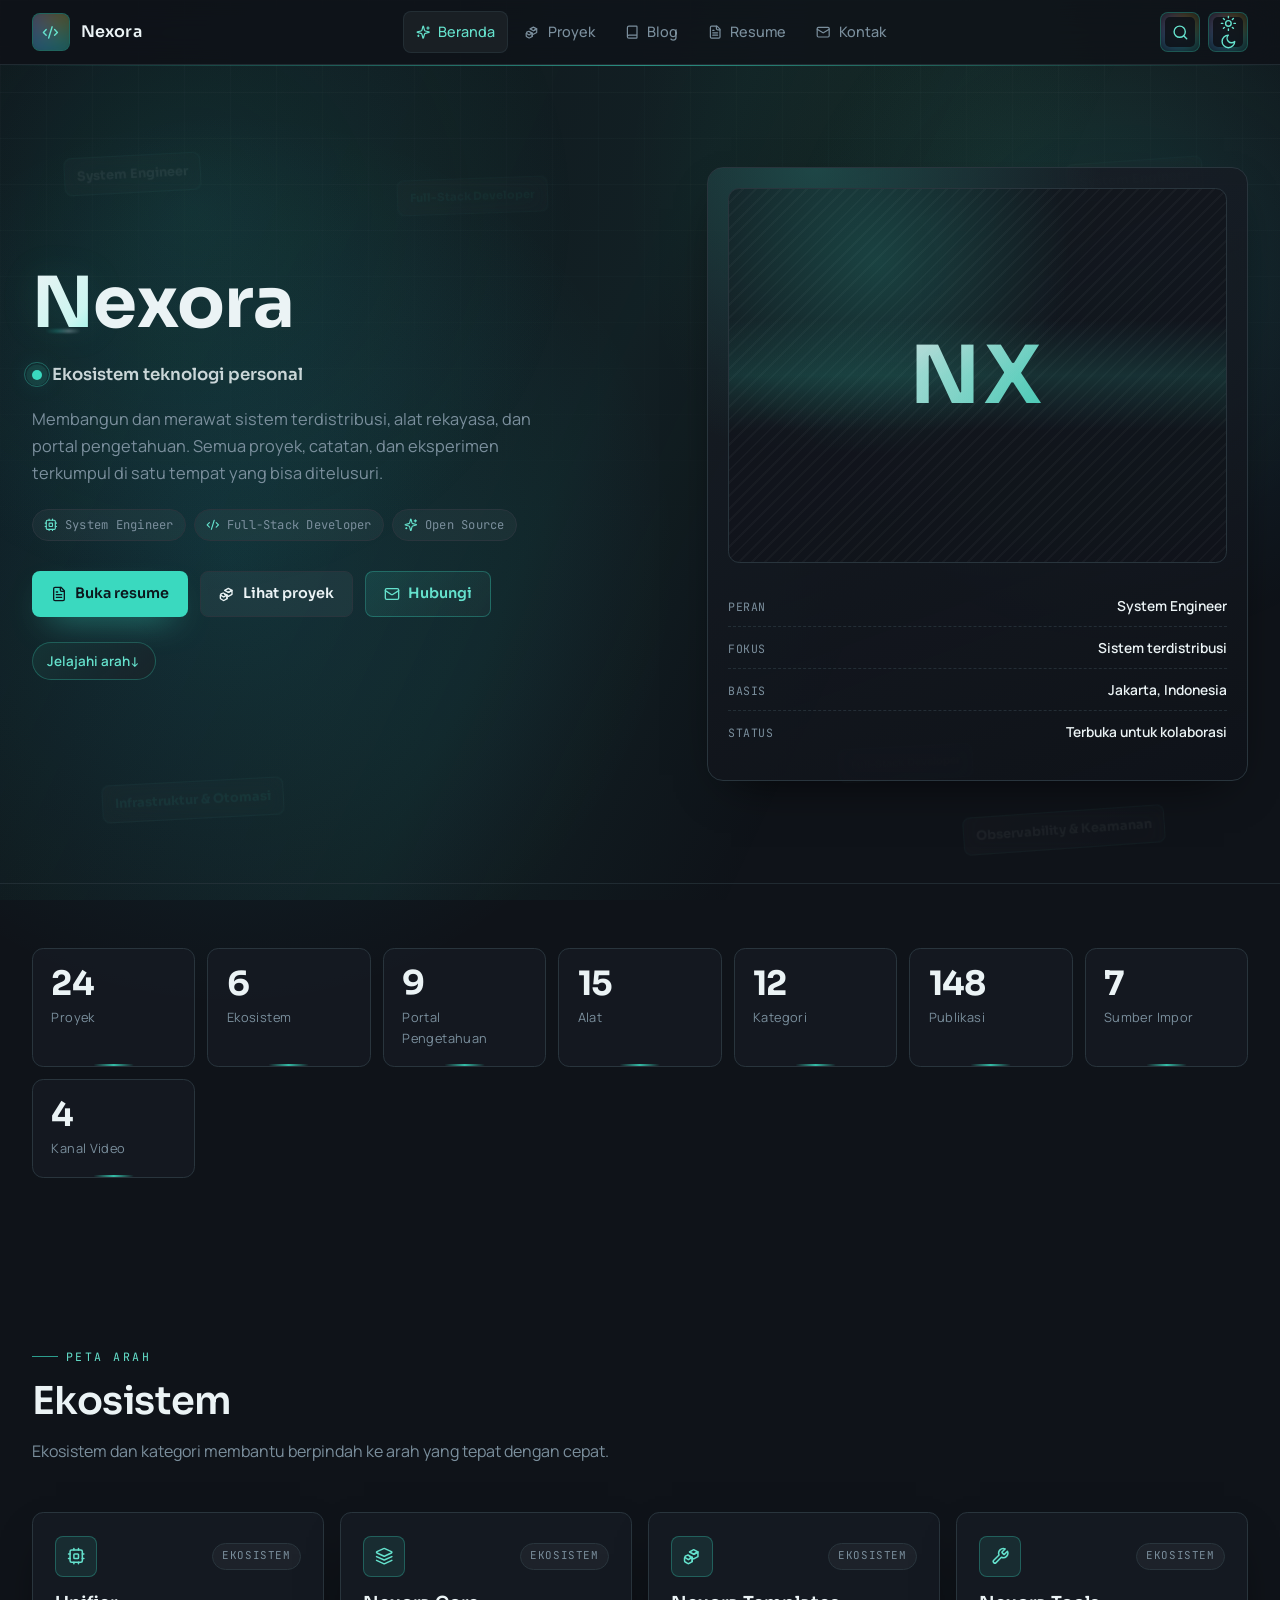
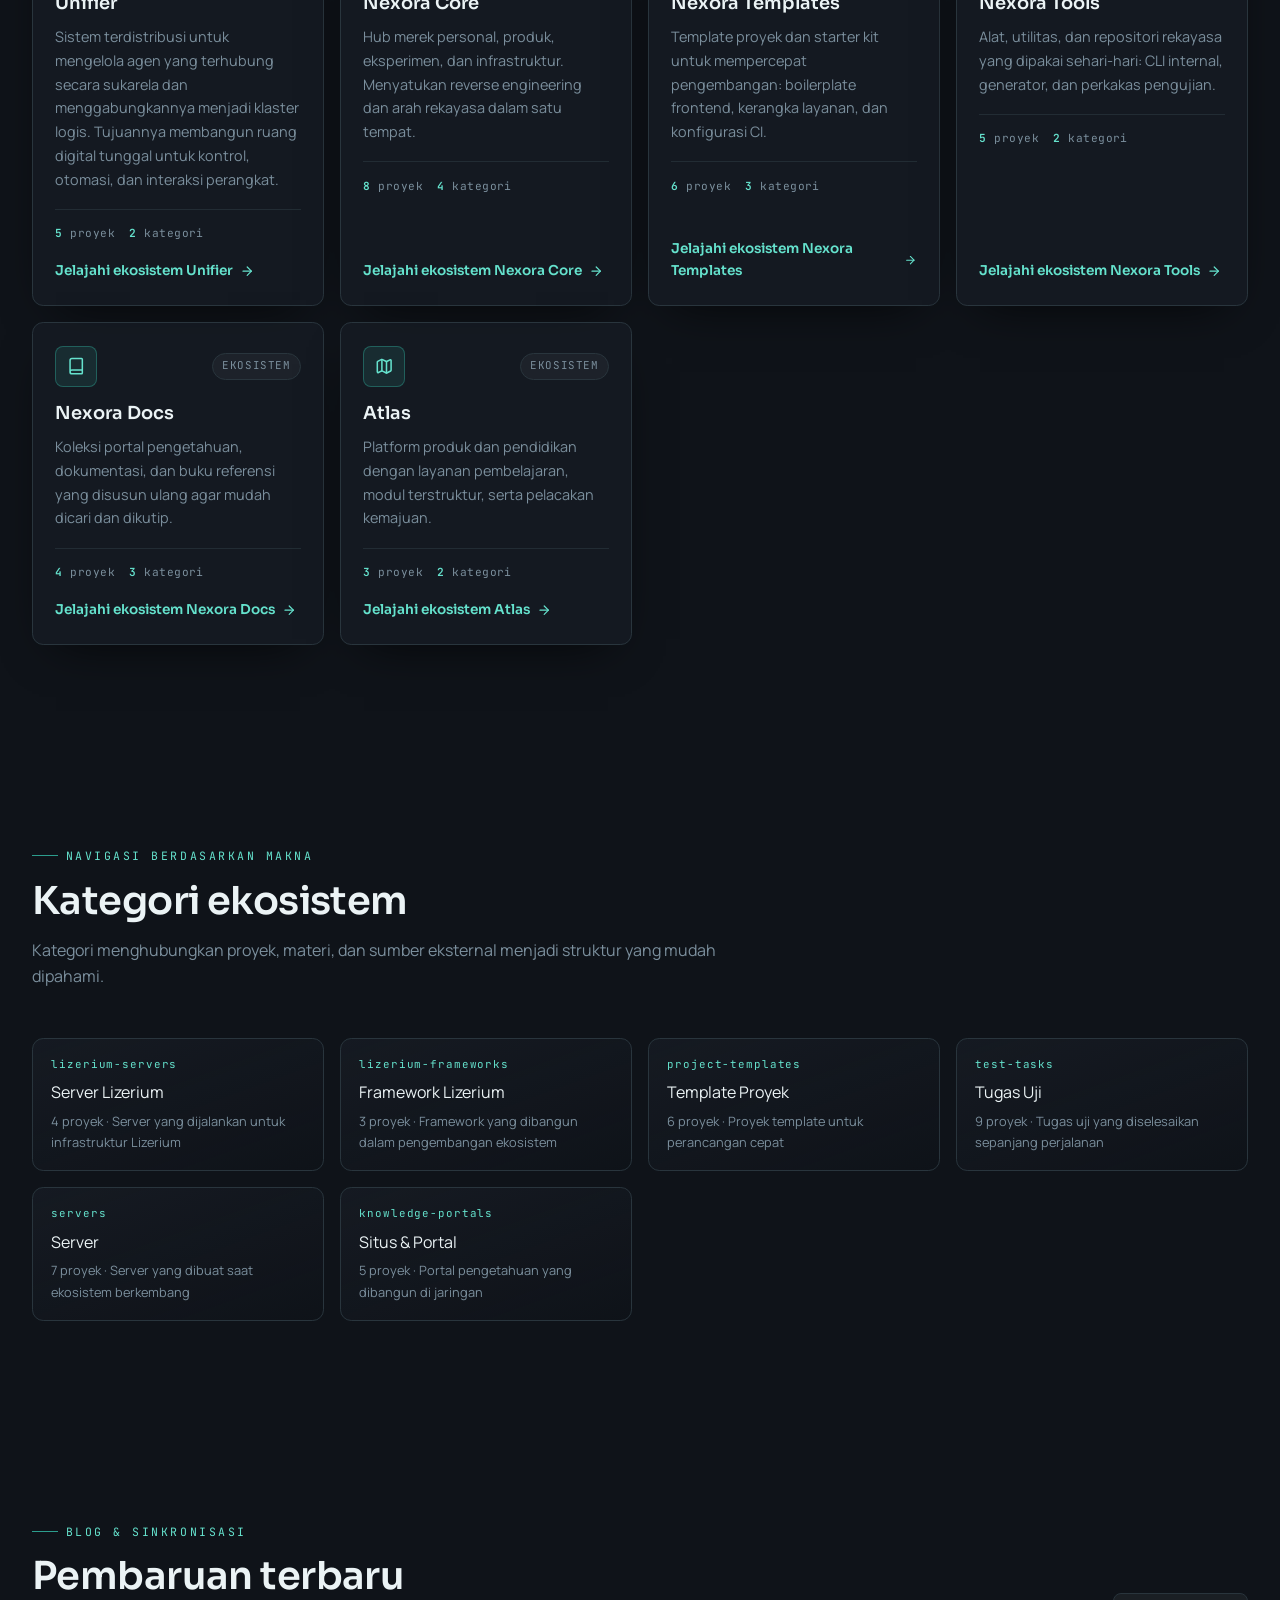
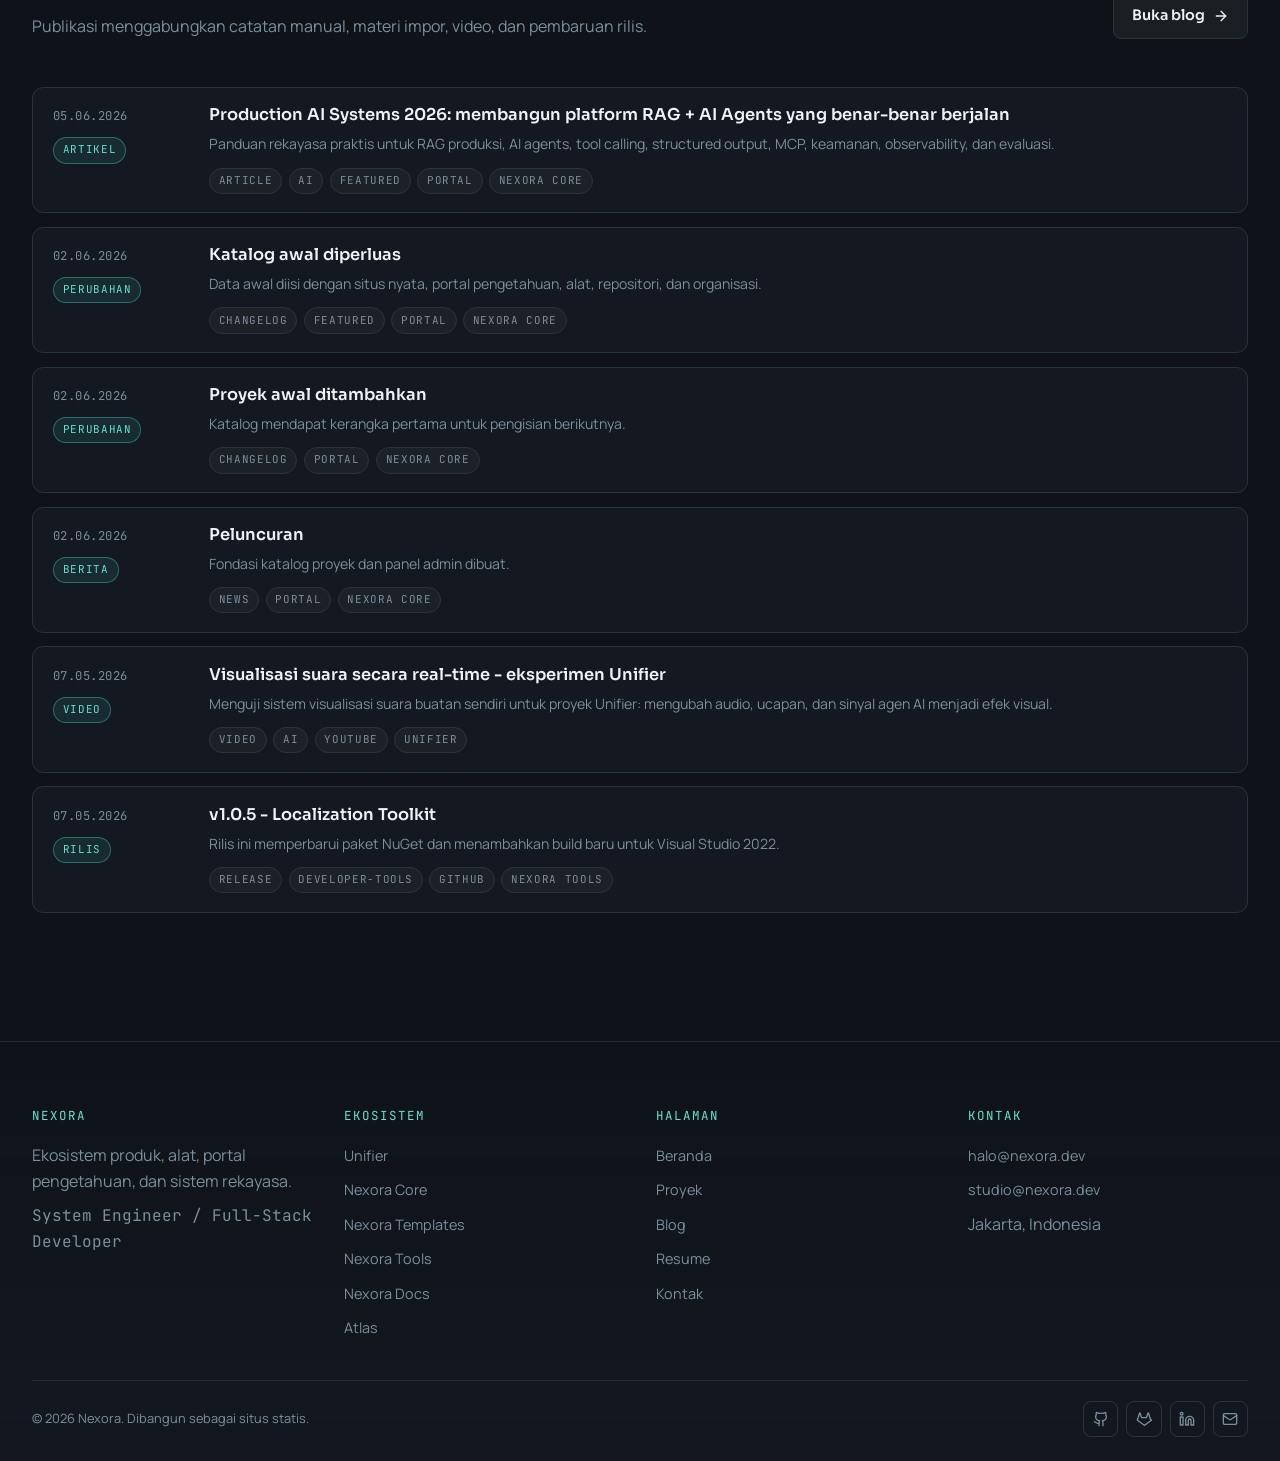
==== index.html @ c4ce49a6 "Add Nexora personal technology ecosystem site Static portfolio and project catalog built as plain HT" ====
<!DOCTYPE html>
<html lang="id" data-theme="dark">
<head>
<meta charset="utf-8">
<meta name="viewport" content="width=device-width, initial-scale=1">
<title>Nexora - Ekosistem teknologi personal</title>
<meta name="description" content="Ekosistem produk, alat, portal pengetahuan, dan sistem rekayasa. Proyek open source, catatan teknis, dan pengalaman rekayasa.">
<meta name="theme-color" content="#0b1116">
<meta name="generator" content="Nexora static builder">
<link rel="icon" href="data:image/svg+xml,%3Csvg xmlns='http://www.w3.org/2000/svg' viewBox='0 0 32 32'%3E%3Crect width='32' height='32' rx='7' fill='%230b1116'/%3E%3Cpath d='M10 22V10l12 12V10' stroke='%232dd4bf' stroke-width='3' fill='none' stroke-linecap='round'/%3E%3C/svg%3E">
<link rel="preconnect" href="https://fonts.googleapis.com">
<link rel="preconnect" href="https://fonts.gstatic.com" crossorigin>
<link rel="stylesheet" href="https://fonts.googleapis.com/css2?family=Sora:wght@400;500;600;700&family=Manrope:wght@400;500;600;700&family=JetBrains+Mono:wght@400;500&display=swap">
<link rel="stylesheet" href="assets/css/style.css">
</head>
<body>
<a class="sr-only" href="#main">Lewati ke konten utama</a>
<div class="atmosphere" aria-hidden="true"></div>
<div class="page">
<header class="site-header">
  <div class="shell site-header__inner">
    <a class="brand" href="index.html">
      <span class="brand__mark"><svg viewBox="0 0 24 24" fill="none" stroke="currentColor" stroke-width="2" stroke-linecap="round" stroke-linejoin="round" aria-hidden="true"><path d="m18 16 4-4-4-4"/><path d="m6 8-4 4 4 4"/><path d="m14.5 4-5 16"/></svg></span>
      <span class="brand__name">Nexora</span>
    </a>
    <nav class="nav" id="primary-nav" data-open="false" aria-label="Navigasi utama">
      <a class="nav__link" href="index.html" aria-current="page"><svg viewBox="0 0 24 24" fill="none" stroke="currentColor" stroke-width="2" stroke-linecap="round" stroke-linejoin="round" aria-hidden="true"><path d="M9.937 15.5A2 2 0 0 0 8.5 14.063l-6.135-1.582a.5.5 0 0 1 0-.962L8.5 9.936A2 2 0 0 0 9.937 8.5l1.582-6.135a.5.5 0 0 1 .963 0L14.063 8.5A2 2 0 0 0 15.5 9.937l6.135 1.581a.5.5 0 0 1 0 .964L15.5 14.063a2 2 0 0 0-1.437 1.437l-1.582 6.135a.5.5 0 0 1-.963 0Z"/><path d="M20 3v4M22 5h-4M4 17v2M5 18H3"/></svg><span>Beranda</span></a>
      <a class="nav__link" href="projects.html"><svg viewBox="0 0 24 24" fill="none" stroke="currentColor" stroke-width="2" stroke-linecap="round" stroke-linejoin="round" aria-hidden="true"><path d="M2.97 12.92A2 2 0 0 0 2 14.63v3.24a2 2 0 0 0 .97 1.71l3 1.8a2 2 0 0 0 2.06 0L12 19v-5.5l-5.5-3-3.53 1.42Z"/><path d="m7 16.5-4.74-2.85M12 13.5l-4.74 2.85M12 13.5V19"/><path d="M14 3.5 8.5 6.5 14 9.5l5.5-3L14 3.5Z"/><path d="m14 9.5 5.5-3v6l-5.5 3-5.5-3"/></svg><span>Proyek</span></a>
      <a class="nav__link" href="blog.html"><svg viewBox="0 0 24 24" fill="none" stroke="currentColor" stroke-width="2" stroke-linecap="round" stroke-linejoin="round" aria-hidden="true"><path d="M4 19.5v-15A2.5 2.5 0 0 1 6.5 2H19a1 1 0 0 1 1 1v18a1 1 0 0 1-1 1H6.5a1 1 0 0 1 0-5H20"/></svg><span>Blog</span></a>
      <a class="nav__link" href="resume.html"><svg viewBox="0 0 24 24" fill="none" stroke="currentColor" stroke-width="2" stroke-linecap="round" stroke-linejoin="round" aria-hidden="true"><path d="M15 2H6a2 2 0 0 0-2 2v16a2 2 0 0 0 2 2h12a2 2 0 0 0 2-2V7Z"/><path d="M14 2v4a2 2 0 0 0 2 2h4"/><path d="M10 9H8M16 13H8M16 17H8"/></svg><span>Resume</span></a>
      <a class="nav__link" href="contacts.html"><svg viewBox="0 0 24 24" fill="none" stroke="currentColor" stroke-width="2" stroke-linecap="round" stroke-linejoin="round" aria-hidden="true"><rect width="20" height="16" x="2" y="4" rx="2"/><path d="m22 7-8.97 5.7a1.94 1.94 0 0 1-2.06 0L2 7"/></svg><span>Kontak</span></a>
    </nav>
    <div class="header-tools">
      <button class="icon-btn" type="button" data-search-open aria-label="Buka pencarian" title="Pencarian (Ctrl+K)"><svg viewBox="0 0 24 24" fill="none" stroke="currentColor" stroke-width="2" stroke-linecap="round" stroke-linejoin="round" aria-hidden="true"><circle cx="11" cy="11" r="8"/><path d="m21 21-4.3-4.3"/></svg></button>
      <button class="icon-btn" type="button" data-theme-toggle aria-label="Aktifkan tema terang" title="Ganti tema"><svg class="theme-icon-light" viewBox="0 0 24 24" fill="none" stroke="currentColor" stroke-width="2" stroke-linecap="round" stroke-linejoin="round" aria-hidden="true"><circle cx="12" cy="12" r="4"/><path d="M12 2v2M12 20v2M4.9 4.9l1.4 1.4M17.7 17.7l1.4 1.4M2 12h2M20 12h2M6.3 17.7l-1.4 1.4M19.1 4.9l-1.4 1.4"/></svg><svg class="theme-icon-dark" viewBox="0 0 24 24" fill="none" stroke="currentColor" stroke-width="2" stroke-linecap="round" stroke-linejoin="round" aria-hidden="true"><path d="M12 3a6 6 0 0 0 9 9 9 9 0 1 1-9-9Z"/></svg></button>
      <button class="icon-btn nav-toggle" type="button" data-nav-toggle aria-label="Buka menu" aria-expanded="false" aria-controls="primary-nav"><svg viewBox="0 0 24 24" fill="none" stroke="currentColor" stroke-width="2" stroke-linecap="round" stroke-linejoin="round" aria-hidden="true"><path d="M4 6h16M4 12h16M4 18h16"/></svg></button>
    </div>
  </div>
</header>
<main id="main">
<section class="hero">
  <div class="hero__halo" aria-hidden="true"></div>
  <div class="hero__topline" aria-hidden="true"></div>
  <div class="hero__plaques" aria-hidden="true"><span class="plaque" data-plaque="1">System Engineer</span><span class="plaque" data-plaque="2">Full-Stack Developer</span><span class="plaque" data-plaque="3">System Engineer</span><span class="plaque" data-plaque="4">Full-Stack Developer</span><span class="plaque" data-plaque="5">Infrastruktur &amp; Otomasi</span><span class="plaque" data-plaque="6">Observability &amp; Keamanan</span></div>
  <div class="shell hero__grid">
    <div class="hero__copy">
      <h1 class="wordmark"><span class="wordmark__letter" aria-hidden="true">N</span><span class="sr-only">N</span><span>exora</span></h1>
      <div class="hero__signal">
        <p class="hero__signal-title"><span class="signal-dot" aria-hidden="true"></span>Ekosistem teknologi personal</p>
      </div>
      <p class="hero__lede">Membangun dan merawat sistem terdistribusi, alat rekayasa, dan portal pengetahuan. Semua proyek, catatan, dan eksperimen terkumpul di satu tempat yang bisa ditelusuri.</p>
      <div class="hero__roles">
        <span class="role-chip"><svg viewBox="0 0 24 24" fill="none" stroke="currentColor" stroke-width="2" stroke-linecap="round" stroke-linejoin="round" aria-hidden="true"><rect width="16" height="16" x="4" y="4" rx="2"/><rect width="6" height="6" x="9" y="9" rx="1"/><path d="M15 2v2M15 20v2M2 15h2M2 9h2M20 15h2M20 9h2M9 2v2M9 20v2"/></svg>System Engineer</span>
        <span class="role-chip"><svg viewBox="0 0 24 24" fill="none" stroke="currentColor" stroke-width="2" stroke-linecap="round" stroke-linejoin="round" aria-hidden="true"><path d="m18 16 4-4-4-4"/><path d="m6 8-4 4 4 4"/><path d="m14.5 4-5 16"/></svg>Full-Stack Developer</span>
        <span class="role-chip"><svg viewBox="0 0 24 24" fill="none" stroke="currentColor" stroke-width="2" stroke-linecap="round" stroke-linejoin="round" aria-hidden="true"><path d="M9.937 15.5A2 2 0 0 0 8.5 14.063l-6.135-1.582a.5.5 0 0 1 0-.962L8.5 9.936A2 2 0 0 0 9.937 8.5l1.582-6.135a.5.5 0 0 1 .963 0L14.063 8.5A2 2 0 0 0 15.5 9.937l6.135 1.581a.5.5 0 0 1 0 .964L15.5 14.063a2 2 0 0 0-1.437 1.437l-1.582 6.135a.5.5 0 0 1-.963 0Z"/><path d="M20 3v4M22 5h-4M4 17v2M5 18H3"/></svg>Open Source</span>
      </div>
      <div class="hero__cta">
        <a class="btn btn--primary" href="resume.html"><svg viewBox="0 0 24 24" fill="none" stroke="currentColor" stroke-width="2" stroke-linecap="round" stroke-linejoin="round" aria-hidden="true"><path d="M15 2H6a2 2 0 0 0-2 2v16a2 2 0 0 0 2 2h12a2 2 0 0 0 2-2V7Z"/><path d="M14 2v4a2 2 0 0 0 2 2h4"/><path d="M10 9H8M16 13H8M16 17H8"/></svg>Buka resume</a>
        <a class="btn btn--ghost" href="projects.html"><svg viewBox="0 0 24 24" fill="none" stroke="currentColor" stroke-width="2" stroke-linecap="round" stroke-linejoin="round" aria-hidden="true"><path d="M2.97 12.92A2 2 0 0 0 2 14.63v3.24a2 2 0 0 0 .97 1.71l3 1.8a2 2 0 0 0 2.06 0L12 19v-5.5l-5.5-3-3.53 1.42Z"/><path d="m7 16.5-4.74-2.85M12 13.5l-4.74 2.85M12 13.5V19"/><path d="M14 3.5 8.5 6.5 14 9.5l5.5-3L14 3.5Z"/><path d="m14 9.5 5.5-3v6l-5.5 3-5.5-3"/></svg>Lihat proyek</a>
        <a class="btn btn--quiet" href="contacts.html"><svg viewBox="0 0 24 24" fill="none" stroke="currentColor" stroke-width="2" stroke-linecap="round" stroke-linejoin="round" aria-hidden="true"><rect width="20" height="16" x="2" y="4" rx="2"/><path d="m22 7-8.97 5.7a1.94 1.94 0 0 1-2.06 0L2 7"/></svg>Hubungi</a>
      </div>
      <a class="hero__cue" href="#ekosistem">Jelajahi arah <span aria-hidden="true">&darr;</span></a>
    </div>
    <aside class="hero__panel" data-reveal>
      <div class="portrait">
        <span class="portrait__initials" aria-hidden="true">NX</span>
        <span class="portrait__scan" aria-hidden="true"></span>
      </div>
      <dl class="panel-rows">
        <div class="panel-row"><dt>Peran</dt><dd>System Engineer</dd></div>
        <div class="panel-row"><dt>Fokus</dt><dd>Sistem terdistribusi</dd></div>
        <div class="panel-row"><dt>Basis</dt><dd>Jakarta, Indonesia</dd></div>
        <div class="panel-row"><dt>Status</dt><dd>Terbuka untuk kolaborasi</dd></div>
      </dl>
    </aside>
  </div>
</section>
<section class="section section--tight">
  <div class="shell"><div class="stats"><div class="stat" data-reveal><p class="stat__value"><span data-count-to="24">0</span></p><p class="stat__label">Proyek</p></div><div class="stat" data-reveal><p class="stat__value"><span data-count-to="6">0</span></p><p class="stat__label">Ekosistem</p></div><div class="stat" data-reveal><p class="stat__value"><span data-count-to="9">0</span></p><p class="stat__label">Portal Pengetahuan</p></div><div class="stat" data-reveal><p class="stat__value"><span data-count-to="15">0</span></p><p class="stat__label">Alat</p></div><div class="stat" data-reveal><p class="stat__value"><span data-count-to="12">0</span></p><p class="stat__label">Kategori</p></div><div class="stat" data-reveal><p class="stat__value"><span data-count-to="148">0</span></p><p class="stat__label">Publikasi</p></div><div class="stat" data-reveal><p class="stat__value"><span data-count-to="7">0</span></p><p class="stat__label">Sumber Impor</p></div><div class="stat" data-reveal><p class="stat__value"><span data-count-to="4">0</span></p><p class="stat__label">Kanal Video</p></div></div></div>
</section>
<section class="section" id="ekosistem">
  <div class="shell">
    <div class="section__head" data-reveal>
      <p class="eyebrow">Peta arah</p>
      <h2 class="section__title">Ekosistem</h2>
      <p class="section__lede">Ekosistem dan kategori membantu berpindah ke arah yang tepat dengan cepat.</p>
    </div>
    <div class="grid grid--3"><article class="card" data-reveal data-tags="distributed automation iot">
  <div class="card__top">
    <span class="card__icon"><svg viewBox="0 0 24 24" fill="none" stroke="currentColor" stroke-width="2" stroke-linecap="round" stroke-linejoin="round" aria-hidden="true"><rect width="16" height="16" x="4" y="4" rx="2"/><rect width="6" height="6" x="9" y="9" rx="1"/><path d="M15 2v2M15 20v2M2 15h2M2 9h2M20 15h2M20 9h2M9 2v2M9 20v2"/></svg></span>
    <span class="tag">Ekosistem</span>
  </div>
  <h3 class="card__title">Unifier</h3>
  <p class="card__text">Sistem terdistribusi untuk mengelola agen yang terhubung secara sukarela dan menggabungkannya menjadi klaster logis. Tujuannya membangun ruang digital tunggal untuk kontrol, otomasi, dan interaksi perangkat.</p>
  <div class="card__meta"><span><b>5</b> proyek</span><span><b>2</b> kategori</span></div>
  <a class="card__link" href="projects.html">Jelajahi ekosistem Unifier <svg viewBox="0 0 24 24" fill="none" stroke="currentColor" stroke-width="2" stroke-linecap="round" stroke-linejoin="round" aria-hidden="true"><path d="M5 12h14"/><path d="m12 5 7 7-7 7"/></svg></a>
</article><article class="card" data-reveal data-tags="infrastructure reverse-engineering">
  <div class="card__top">
    <span class="card__icon"><svg viewBox="0 0 24 24" fill="none" stroke="currentColor" stroke-width="2" stroke-linecap="round" stroke-linejoin="round" aria-hidden="true"><path d="m12.83 2.18a2 2 0 0 0-1.66 0L2.6 6.08a1 1 0 0 0 0 1.83l8.58 3.91a2 2 0 0 0 1.66 0l8.58-3.9a1 1 0 0 0 0-1.83Z"/><path d="m22 12.5-9.17 4.16a2 2 0 0 1-1.66 0L2 12.5"/><path d="m22 17.5-9.17 4.16a2 2 0 0 1-1.66 0L2 17.5"/></svg></span>
    <span class="tag">Ekosistem</span>
  </div>
  <h3 class="card__title">Nexora Core</h3>
  <p class="card__text">Hub merek personal, produk, eksperimen, dan infrastruktur. Menyatukan reverse engineering dan arah rekayasa dalam satu tempat.</p>
  <div class="card__meta"><span><b>8</b> proyek</span><span><b>4</b> kategori</span></div>
  <a class="card__link" href="projects.html">Jelajahi ekosistem Nexora Core <svg viewBox="0 0 24 24" fill="none" stroke="currentColor" stroke-width="2" stroke-linecap="round" stroke-linejoin="round" aria-hidden="true"><path d="M5 12h14"/><path d="m12 5 7 7-7 7"/></svg></a>
</article><article class="card" data-reveal data-tags="starter boilerplate ci">
  <div class="card__top">
    <span class="card__icon"><svg viewBox="0 0 24 24" fill="none" stroke="currentColor" stroke-width="2" stroke-linecap="round" stroke-linejoin="round" aria-hidden="true"><path d="M2.97 12.92A2 2 0 0 0 2 14.63v3.24a2 2 0 0 0 .97 1.71l3 1.8a2 2 0 0 0 2.06 0L12 19v-5.5l-5.5-3-3.53 1.42Z"/><path d="m7 16.5-4.74-2.85M12 13.5l-4.74 2.85M12 13.5V19"/><path d="M14 3.5 8.5 6.5 14 9.5l5.5-3L14 3.5Z"/><path d="m14 9.5 5.5-3v6l-5.5 3-5.5-3"/></svg></span>
    <span class="tag">Ekosistem</span>
  </div>
  <h3 class="card__title">Nexora Templates</h3>
  <p class="card__text">Template proyek dan starter kit untuk mempercepat pengembangan: boilerplate frontend, kerangka layanan, dan konfigurasi CI.</p>
  <div class="card__meta"><span><b>6</b> proyek</span><span><b>3</b> kategori</span></div>
  <a class="card__link" href="projects.html">Jelajahi ekosistem Nexora Templates <svg viewBox="0 0 24 24" fill="none" stroke="currentColor" stroke-width="2" stroke-linecap="round" stroke-linejoin="round" aria-hidden="true"><path d="M5 12h14"/><path d="m12 5 7 7-7 7"/></svg></a>
</article><article class="card" data-reveal data-tags="cli utility developer-tools">
  <div class="card__top">
    <span class="card__icon"><svg viewBox="0 0 24 24" fill="none" stroke="currentColor" stroke-width="2" stroke-linecap="round" stroke-linejoin="round" aria-hidden="true"><path d="M14.7 6.3a1 1 0 0 0 0 1.4l1.6 1.6a1 1 0 0 0 1.4 0l3.77-3.77a6 6 0 0 1-7.94 7.94l-6.91 6.91a2.12 2.12 0 0 1-3-3l6.91-6.91a6 6 0 0 1 7.94-7.94l-3.76 3.76Z"/></svg></span>
    <span class="tag">Ekosistem</span>
  </div>
  <h3 class="card__title">Nexora Tools</h3>
  <p class="card__text">Alat, utilitas, dan repositori rekayasa yang dipakai sehari-hari: CLI internal, generator, dan perkakas pengujian.</p>
  <div class="card__meta"><span><b>5</b> proyek</span><span><b>2</b> kategori</span></div>
  <a class="card__link" href="projects.html">Jelajahi ekosistem Nexora Tools <svg viewBox="0 0 24 24" fill="none" stroke="currentColor" stroke-width="2" stroke-linecap="round" stroke-linejoin="round" aria-hidden="true"><path d="M5 12h14"/><path d="m12 5 7 7-7 7"/></svg></a>
</article><article class="card" data-reveal data-tags="docs knowledge reference">
  <div class="card__top">
    <span class="card__icon"><svg viewBox="0 0 24 24" fill="none" stroke="currentColor" stroke-width="2" stroke-linecap="round" stroke-linejoin="round" aria-hidden="true"><path d="M4 19.5v-15A2.5 2.5 0 0 1 6.5 2H19a1 1 0 0 1 1 1v18a1 1 0 0 1-1 1H6.5a1 1 0 0 1 0-5H20"/></svg></span>
    <span class="tag">Ekosistem</span>
  </div>
  <h3 class="card__title">Nexora Docs</h3>
  <p class="card__text">Koleksi portal pengetahuan, dokumentasi, dan buku referensi yang disusun ulang agar mudah dicari dan dikutip.</p>
  <div class="card__meta"><span><b>4</b> proyek</span><span><b>3</b> kategori</span></div>
  <a class="card__link" href="projects.html">Jelajahi ekosistem Nexora Docs <svg viewBox="0 0 24 24" fill="none" stroke="currentColor" stroke-width="2" stroke-linecap="round" stroke-linejoin="round" aria-hidden="true"><path d="M5 12h14"/><path d="m12 5 7 7-7 7"/></svg></a>
</article><article class="card" data-reveal data-tags="product education">
  <div class="card__top">
    <span class="card__icon"><svg viewBox="0 0 24 24" fill="none" stroke="currentColor" stroke-width="2" stroke-linecap="round" stroke-linejoin="round" aria-hidden="true"><path d="M14.106 5.553a2 2 0 0 0 1.788 0l3.659-1.83A1 1 0 0 1 21 4.619v12.764a1 1 0 0 1-.553.894l-4.553 2.277a2 2 0 0 1-1.788 0l-4.212-2.106a2 2 0 0 0-1.788 0l-3.659 1.83A1 1 0 0 1 3 19.381V6.618a1 1 0 0 1 .553-.894l4.553-2.277a2 2 0 0 1 1.788 0Z"/><path d="M15 5.764v15M9 3.236v15"/></svg></span>
    <span class="tag">Ekosistem</span>
  </div>
  <h3 class="card__title">Atlas</h3>
  <p class="card__text">Platform produk dan pendidikan dengan layanan pembelajaran, modul terstruktur, serta pelacakan kemajuan.</p>
  <div class="card__meta"><span><b>3</b> proyek</span><span><b>2</b> kategori</span></div>
  <a class="card__link" href="projects.html">Jelajahi ekosistem Atlas <svg viewBox="0 0 24 24" fill="none" stroke="currentColor" stroke-width="2" stroke-linecap="round" stroke-linejoin="round" aria-hidden="true"><path d="M5 12h14"/><path d="m12 5 7 7-7 7"/></svg></a>
</article></div>
  </div>
</section>
<section class="section" id="kategori">
  <div class="shell">
    <div class="section__head" data-reveal>
      <p class="eyebrow">Navigasi berdasarkan makna</p>
      <h2 class="section__title">Kategori ekosistem</h2>
      <p class="section__lede">Kategori menghubungkan proyek, materi, dan sumber eksternal menjadi struktur yang mudah dipahami.</p>
    </div>
    <div class="grid grid--3"><a class="cat-card" href="projects.html" data-reveal>
  <span class="cat-card__key">lizerium-servers</span>
  <span class="cat-card__title">Server Lizerium</span>
  <span class="cat-card__count">4 proyek &middot; Server yang dijalankan untuk infrastruktur Lizerium</span>
</a><a class="cat-card" href="projects.html" data-reveal>
  <span class="cat-card__key">lizerium-frameworks</span>
  <span class="cat-card__title">Framework Lizerium</span>
  <span class="cat-card__count">3 proyek &middot; Framework yang dibangun dalam pengembangan ekosistem</span>
</a><a class="cat-card" href="projects.html" data-reveal>
  <span class="cat-card__key">project-templates</span>
  <span class="cat-card__title">Template Proyek</span>
  <span class="cat-card__count">6 proyek &middot; Proyek template untuk perancangan cepat</span>
</a><a class="cat-card" href="projects.html" data-reveal>
  <span class="cat-card__key">test-tasks</span>
  <span class="cat-card__title">Tugas Uji</span>
  <span class="cat-card__count">9 proyek &middot; Tugas uji yang diselesaikan sepanjang perjalanan</span>
</a><a class="cat-card" href="projects.html" data-reveal>
  <span class="cat-card__key">servers</span>
  <span class="cat-card__title">Server</span>
  <span class="cat-card__count">7 proyek &middot; Server yang dibuat saat ekosistem berkembang</span>
</a><a class="cat-card" href="projects.html" data-reveal>
  <span class="cat-card__key">knowledge-portals</span>
  <span class="cat-card__title">Situs &amp; Portal</span>
  <span class="cat-card__count">5 proyek &middot; Portal pengetahuan yang dibangun di jaringan</span>
</a></div>
  </div>
</section>
<section class="section" id="pembaruan">
  <div class="shell">
    <div class="section__head section__head--row" data-reveal>
      <div>
        <p class="eyebrow">Blog &amp; sinkronisasi</p>
        <h2 class="section__title">Pembaruan terbaru</h2>
        <p class="section__lede">Publikasi menggabungkan catatan manual, materi impor, video, dan pembaruan rilis.</p>
      </div>
      <a class="btn btn--ghost" href="blog.html">Buka blog <svg viewBox="0 0 24 24" fill="none" stroke="currentColor" stroke-width="2" stroke-linecap="round" stroke-linejoin="round" aria-hidden="true"><path d="M5 12h14"/><path d="m12 5 7 7-7 7"/></svg></a>
    </div>
    <div class="feed"><article class="feed-item" data-reveal data-tags="article ai featured">
  <div>
    <p class="feed-item__date">05.06.2026</p>
    <p class="mt-2"><span class="tag tag--accent">Artikel</span></p>
  </div>
  <div class="feed-item__body">
    <h3 class="feed-item__title">Production AI Systems 2026: membangun platform RAG + AI Agents yang benar-benar berjalan</h3>
    <p class="feed-item__text">Panduan rekayasa praktis untuk RAG produksi, AI agents, tool calling, structured output, MCP, keamanan, observability, dan evaluasi.</p>
    <div class="feed-item__tags">
      <span class="tag">article</span><span class="tag">ai</span><span class="tag">featured</span>
      <span class="tag">Portal</span>
      <span class="tag">Nexora Core</span>
    </div>
  </div>
</article><article class="feed-item" data-reveal data-tags="changelog featured">
  <div>
    <p class="feed-item__date">02.06.2026</p>
    <p class="mt-2"><span class="tag tag--accent">Perubahan</span></p>
  </div>
  <div class="feed-item__body">
    <h3 class="feed-item__title">Katalog awal diperluas</h3>
    <p class="feed-item__text">Data awal diisi dengan situs nyata, portal pengetahuan, alat, repositori, dan organisasi.</p>
    <div class="feed-item__tags">
      <span class="tag">changelog</span><span class="tag">featured</span>
      <span class="tag">Portal</span>
      <span class="tag">Nexora Core</span>
    </div>
  </div>
</article><article class="feed-item" data-reveal data-tags="changelog">
  <div>
    <p class="feed-item__date">02.06.2026</p>
    <p class="mt-2"><span class="tag tag--accent">Perubahan</span></p>
  </div>
  <div class="feed-item__body">
    <h3 class="feed-item__title">Proyek awal ditambahkan</h3>
    <p class="feed-item__text">Katalog mendapat kerangka pertama untuk pengisian berikutnya.</p>
    <div class="feed-item__tags">
      <span class="tag">changelog</span>
      <span class="tag">Portal</span>
      <span class="tag">Nexora Core</span>
    </div>
  </div>
</article><article class="feed-item" data-reveal data-tags="news">
  <div>
    <p class="feed-item__date">02.06.2026</p>
    <p class="mt-2"><span class="tag tag--accent">Berita</span></p>
  </div>
  <div class="feed-item__body">
    <h3 class="feed-item__title">Peluncuran</h3>
    <p class="feed-item__text">Fondasi katalog proyek dan panel admin dibuat.</p>
    <div class="feed-item__tags">
      <span class="tag">news</span>
      <span class="tag">Portal</span>
      <span class="tag">Nexora Core</span>
    </div>
  </div>
</article><article class="feed-item" data-reveal data-tags="video ai">
  <div>
    <p class="feed-item__date">07.05.2026</p>
    <p class="mt-2"><span class="tag tag--accent">Video</span></p>
  </div>
  <div class="feed-item__body">
    <h3 class="feed-item__title">Visualisasi suara secara real-time - eksperimen Unifier</h3>
    <p class="feed-item__text">Menguji sistem visualisasi suara buatan sendiri untuk proyek Unifier: mengubah audio, ucapan, dan sinyal agen AI menjadi efek visual.</p>
    <div class="feed-item__tags">
      <span class="tag">video</span><span class="tag">ai</span>
      <span class="tag">YouTube</span>
      <span class="tag">Unifier</span>
    </div>
  </div>
</article><article class="feed-item" data-reveal data-tags="release developer-tools">
  <div>
    <p class="feed-item__date">07.05.2026</p>
    <p class="mt-2"><span class="tag tag--accent">Rilis</span></p>
  </div>
  <div class="feed-item__body">
    <h3 class="feed-item__title">v1.0.5 - Localization Toolkit</h3>
    <p class="feed-item__text">Rilis ini memperbarui paket NuGet dan menambahkan build baru untuk Visual Studio 2022.</p>
    <div class="feed-item__tags">
      <span class="tag">release</span><span class="tag">developer-tools</span>
      <span class="tag">GitHub</span>
      <span class="tag">Nexora Tools</span>
    </div>
  </div>
</article></div>
  </div>
</section>
</main>
<div class="dialog" data-search-dialog data-open="false" data-index="[{&quot;title&quot;: &quot;Unifier&quot;, &quot;kind&quot;: &quot;Proyek&quot;, &quot;href&quot;: &quot;projects.html&quot;}, {&quot;title&quot;: &quot;Atlas Learning&quot;, &quot;kind&quot;: &quot;Proyek&quot;, &quot;href&quot;: &quot;projects.html&quot;}, {&quot;title&quot;: &quot;Localization Toolkit&quot;, &quot;kind&quot;: &quot;Proyek&quot;, &quot;href&quot;: &quot;projects.html&quot;}, {&quot;title&quot;: &quot;Knowledge Atlas&quot;, &quot;kind&quot;: &quot;Proyek&quot;, &quot;href&quot;: &quot;projects.html&quot;}, {&quot;title&quot;: &quot;Starter Forge&quot;, &quot;kind&quot;: &quot;Proyek&quot;, &quot;href&quot;: &quot;projects.html&quot;}, {&quot;title&quot;: &quot;Telemetry Bridge&quot;, &quot;kind&quot;: &quot;Proyek&quot;, &quot;href&quot;: &quot;projects.html&quot;}, {&quot;title&quot;: &quot;Vault Audit&quot;, &quot;kind&quot;: &quot;Proyek&quot;, &quot;href&quot;: &quot;projects.html&quot;}, {&quot;title&quot;: &quot;Atlas Bridge&quot;, &quot;kind&quot;: &quot;Proyek&quot;, &quot;href&quot;: &quot;projects.html&quot;}, {&quot;title&quot;: &quot;Production AI Systems 2026: membangun platform RAG + AI Agents yang benar-benar berjalan&quot;, &quot;kind&quot;: &quot;Artikel&quot;, &quot;href&quot;: &quot;blog.html&quot;}, {&quot;title&quot;: &quot;Katalog awal diperluas&quot;, &quot;kind&quot;: &quot;Perubahan&quot;, &quot;href&quot;: &quot;blog.html&quot;}, {&quot;title&quot;: &quot;Proyek awal ditambahkan&quot;, &quot;kind&quot;: &quot;Perubahan&quot;, &quot;href&quot;: &quot;blog.html&quot;}, {&quot;title&quot;: &quot;Peluncuran&quot;, &quot;kind&quot;: &quot;Berita&quot;, &quot;href&quot;: &quot;blog.html&quot;}, {&quot;title&quot;: &quot;Visualisasi suara secara real-time - eksperimen Unifier&quot;, &quot;kind&quot;: &quot;Video&quot;, &quot;href&quot;: &quot;blog.html&quot;}, {&quot;title&quot;: &quot;v1.0.5 - Localization Toolkit&quot;, &quot;kind&quot;: &quot;Rilis&quot;, &quot;href&quot;: &quot;blog.html&quot;}, {&quot;title&quot;: &quot;v1.0.4 - Localization Toolkit&quot;, &quot;kind&quot;: &quot;Rilis&quot;, &quot;href&quot;: &quot;blog.html&quot;}, {&quot;title&quot;: &quot;v1.0.3 - Localization Toolkit&quot;, &quot;kind&quot;: &quot;Rilis&quot;, &quot;href&quot;: &quot;blog.html&quot;}, {&quot;title&quot;: &quot;Mendesain pipeline telemetri yang tahan gangguan&quot;, &quot;kind&quot;: &quot;Catatan&quot;, &quot;href&quot;: &quot;blog.html&quot;}, {&quot;title&quot;: &quot;Unifier&quot;, &quot;kind&quot;: &quot;Ekosistem&quot;, &quot;href&quot;: &quot;index.html#ekosistem&quot;}, {&quot;title&quot;: &quot;Nexora Core&quot;, &quot;kind&quot;: &quot;Ekosistem&quot;, &quot;href&quot;: &quot;index.html#ekosistem&quot;}, {&quot;title&quot;: &quot;Nexora Templates&quot;, &quot;kind&quot;: &quot;Ekosistem&quot;, &quot;href&quot;: &quot;index.html#ekosistem&quot;}, {&quot;title&quot;: &quot;Nexora Tools&quot;, &quot;kind&quot;: &quot;Ekosistem&quot;, &quot;href&quot;: &quot;index.html#ekosistem&quot;}, {&quot;title&quot;: &quot;Nexora Docs&quot;, &quot;kind&quot;: &quot;Ekosistem&quot;, &quot;href&quot;: &quot;index.html#ekosistem&quot;}, {&quot;title&quot;: &quot;Atlas&quot;, &quot;kind&quot;: &quot;Ekosistem&quot;, &quot;href&quot;: &quot;index.html#ekosistem&quot;}, {&quot;title&quot;: &quot;Server Lizerium&quot;, &quot;kind&quot;: &quot;Kategori&quot;, &quot;href&quot;: &quot;projects.html&quot;}, {&quot;title&quot;: &quot;Framework Lizerium&quot;, &quot;kind&quot;: &quot;Kategori&quot;, &quot;href&quot;: &quot;projects.html&quot;}, {&quot;title&quot;: &quot;Template Proyek&quot;, &quot;kind&quot;: &quot;Kategori&quot;, &quot;href&quot;: &quot;projects.html&quot;}, {&quot;title&quot;: &quot;Tugas Uji&quot;, &quot;kind&quot;: &quot;Kategori&quot;, &quot;href&quot;: &quot;projects.html&quot;}, {&quot;title&quot;: &quot;Server&quot;, &quot;kind&quot;: &quot;Kategori&quot;, &quot;href&quot;: &quot;projects.html&quot;}, {&quot;title&quot;: &quot;Situs &amp; Portal&quot;, &quot;kind&quot;: &quot;Kategori&quot;, &quot;href&quot;: &quot;projects.html&quot;}, {&quot;title&quot;: &quot;Resume &amp; Pengalaman&quot;, &quot;kind&quot;: &quot;Halaman&quot;, &quot;href&quot;: &quot;resume.html&quot;}, {&quot;title&quot;: &quot;Kontak&quot;, &quot;kind&quot;: &quot;Halaman&quot;, &quot;href&quot;: &quot;contacts.html&quot;}]" role="dialog" aria-modal="true" aria-label="Pencarian situs">
  <div class="dialog__panel">
    <div class="dialog__input-row">
      <svg viewBox="0 0 24 24" fill="none" stroke="currentColor" stroke-width="2" stroke-linecap="round" stroke-linejoin="round" aria-hidden="true"><circle cx="11" cy="11" r="8"/><path d="m21 21-4.3-4.3"/></svg>
      <input type="search" data-search-input placeholder="Cari proyek, catatan, ekosistem..." aria-label="Kata kunci pencarian">
      <kbd class="tag">ESC</kbd>
    </div>
    <div class="dialog__results" data-search-results></div>
  </div>
</div>
<footer class="site-footer">
  <div class="shell">
    <div class="footer__grid">
      <div>
        <p class="footer__title">Nexora</p>
        <p class="muted mt-4">Ekosistem produk, alat, portal pengetahuan, dan sistem rekayasa.</p>
        <p class="muted mono mt-2">System Engineer / Full-Stack Developer</p>
      </div>
      <div>
        <p class="footer__title">Ekosistem</p>
        <ul class="footer__list">
          <li><a href="projects.html">Unifier</a></li>
<li><a href="projects.html">Nexora Core</a></li>
<li><a href="projects.html">Nexora Templates</a></li>
<li><a href="projects.html">Nexora Tools</a></li>
<li><a href="projects.html">Nexora Docs</a></li>
<li><a href="projects.html">Atlas</a></li>
        </ul>
      </div>
      <div>
        <p class="footer__title">Halaman</p>
        <ul class="footer__list">
          <li><a href="index.html">Beranda</a></li>
<li><a href="projects.html">Proyek</a></li>
<li><a href="blog.html">Blog</a></li>
<li><a href="resume.html">Resume</a></li>
<li><a href="contacts.html">Kontak</a></li>
        </ul>
      </div>
      <div>
        <p class="footer__title">Kontak</p>
        <ul class="footer__list">
          <li><a href="mailto:halo@nexora.dev">halo@nexora.dev</a></li>
          <li><a href="mailto:studio@nexora.dev">studio@nexora.dev</a></li>
          <li><span class="muted">Jakarta, Indonesia</span></li>
        </ul>
      </div>
    </div>
    <div class="footer__bottom">
      <p>&copy; 2026 Nexora. Dibangun sebagai situs statis.</p>
      <div class="socials">
        <a href="https://github.com" aria-label="GitHub" rel="noopener noreferrer" target="_blank"><svg viewBox="0 0 24 24" fill="none" stroke="currentColor" stroke-width="2" stroke-linecap="round" stroke-linejoin="round" aria-hidden="true"><path d="M15 22v-4a4.8 4.8 0 0 0-1-3.5c3 0 6-2 6-5.5.08-1.25-.27-2.48-1-3.5.28-1.15.28-2.35 0-3.5 0 0-1 0-3 1.5-2.64-.5-5.36-.5-8 0C6 2 5 2 5 2c-.3 1.15-.3 2.35 0 3.5A5.4 5.4 0 0 0 4 9c0 3.5 3 5.5 6 5.5-.39.49-.68 1.05-.85 1.65-.17.6-.22 1.23-.15 1.85v4"/><path d="M9 18c-4.51 2-5-2-7-2"/></svg></a>
<a href="https://gitlab.com" aria-label="GitLab" rel="noopener noreferrer" target="_blank"><svg viewBox="0 0 24 24" fill="none" stroke="currentColor" stroke-width="2" stroke-linecap="round" stroke-linejoin="round" aria-hidden="true"><path d="m22 13.29-3.33-10a.42.42 0 0 0-.14-.18.38.38 0 0 0-.22-.11.39.39 0 0 0-.23.07.42.42 0 0 0-.14.18l-2.26 6.67H8.32L6.1 3.26a.42.42 0 0 0-.14-.18.38.38 0 0 0-.23-.07.39.39 0 0 0-.22.11.42.42 0 0 0-.14.18l-3.33 10a.47.47 0 0 0 .18.55l10.2 7.4a.47.47 0 0 0 .56 0l10.2-7.4a.47.47 0 0 0 .18-.55Z"/></svg></a>
<a href="https://www.linkedin.com" aria-label="LinkedIn" rel="noopener noreferrer" target="_blank"><svg viewBox="0 0 24 24" fill="none" stroke="currentColor" stroke-width="2" stroke-linecap="round" stroke-linejoin="round" aria-hidden="true"><path d="M16 8a6 6 0 0 1 6 6v7h-4v-7a2 2 0 0 0-4 0v7h-4v-7a6 6 0 0 1 6-6Z"/><rect width="4" height="12" x="2" y="9"/><circle cx="4" cy="4" r="2"/></svg></a>
<a href="mailto:halo@nexora.dev" aria-label="Email" rel="noopener noreferrer" target="_blank"><svg viewBox="0 0 24 24" fill="none" stroke="currentColor" stroke-width="2" stroke-linecap="round" stroke-linejoin="round" aria-hidden="true"><rect width="20" height="16" x="2" y="4" rx="2"/><path d="m22 7-8.97 5.7a1.94 1.94 0 0 1-2.06 0L2 7"/></svg></a>
      </div>
    </div>
  </div>
</footer>
</div>
<script src="assets/js/main.js" defer></script>
</body>
</html>
---- assets/css/style.css ----
/* ==========================================================================
   NEXORA - personal technology ecosystem
   Token layer first, components second. Everything themes off [data-theme].
   ========================================================================== */

/* ---------- 1. Tokens ---------- */
:root {
  --background: 218 25% 8%;
  --foreground: 190 32% 94%;
  --border: 205 20% 20%;
  --muted: 205 15% 55%;
  --accent: 170 68% 54%;
  --accent-ink: 170 68% 64%;
  --panel: 218 22% 12%;
  --glow-a: rgba(34, 211, 238, 0.12);
  --glow-b: rgba(74, 222, 128, 0.10);

  --radius: 0.7rem;
  --radius-sm: 0.5rem;
  --radius-lg: 1rem;
  --shell: 80rem;
  --gutter: clamp(1rem, 4vw, 2rem);

  --font-display: "Sora", ui-sans-serif, system-ui, sans-serif;
  --font-body: "Manrope", ui-sans-serif, system-ui, sans-serif;
  --font-mono: "JetBrains Mono", ui-monospace, SFMono-Regular, Menlo, monospace;

  --shadow-card: 0 18px 48px -24px rgba(0, 0, 0, 0.85);
  --ease: cubic-bezier(0.22, 0.8, 0.28, 1);
  color-scheme: dark;
}

:root[data-theme="light"] {
  --background: 195 45% 96%;
  --foreground: 210 30% 12%;
  --border: 200 24% 78%;
  --muted: 205 15% 43%;
  --accent: 174 68% 38%;
  --accent-ink: 174 74% 27%;
  --panel: 0 0% 100%;
  --glow-a: rgba(20, 184, 166, 0.16);
  --glow-b: rgba(14, 165, 233, 0.12);
  --shadow-card: 0 18px 40px -28px rgba(15, 40, 60, 0.45);
  color-scheme: light;
}

/* ---------- 2. Base ---------- */
*,
*::before,
*::after { box-sizing: border-box; }

html { scroll-behavior: smooth; -webkit-text-size-adjust: 100%; }

body {
  margin: 0;
  min-height: 100vh;
  overflow-x: hidden;
  background:
    radial-gradient(circle at 18% 12%, var(--glow-a), transparent 28rem),
    radial-gradient(circle at 80% 4%, var(--glow-b), transparent 25rem),
    hsl(var(--background));
  color: hsl(var(--foreground));
  font-family: var(--font-body);
  font-size: 1rem;
  line-height: 1.65;
  -webkit-font-smoothing: antialiased;
}

h1, h2, h3, h4 { font-family: var(--font-display); font-weight: 600; line-height: 1.15; margin: 0; }
p { margin: 0; }
a { color: inherit; text-decoration: none; }
img, svg { display: block; max-width: 100%; }
button { font: inherit; color: inherit; background: none; border: 0; cursor: pointer; }
ul { margin: 0; padding: 0; list-style: none; }

::selection { background: hsl(var(--accent) / 0.3); color: hsl(var(--foreground)); }

:focus-visible { outline: 2px solid hsl(var(--accent)); outline-offset: 2px; border-radius: 4px; }

.shell { width: 100%; max-width: var(--shell); margin-inline: auto; padding-inline: var(--gutter); }

.sr-only {
  position: absolute; width: 1px; height: 1px; padding: 0; margin: -1px;
  overflow: hidden; clip: rect(0 0 0 0); white-space: nowrap; border: 0;
}

/* ---------- 3. Atmosphere ---------- */
.atmosphere { position: fixed; inset: 0; z-index: 0; pointer-events: none; }

.atmosphere::after {
  content: "";
  position: absolute;
  inset: 0;
  background-image:
    linear-gradient(hsl(var(--foreground) / 0.035) 1px, transparent 0),
    linear-gradient(90deg, hsl(var(--foreground) / 0.025) 1px, transparent 0);
  background-size: 46px 46px;
  -webkit-mask-image: linear-gradient(180deg, rgba(0, 0, 0, 0.85), transparent 72%);
  mask-image: linear-gradient(180deg, rgba(0, 0, 0, 0.85), transparent 72%);
}

.atmosphere::before {
  content: "";
  position: absolute;
  inset: 0;
  background: linear-gradient(115deg, transparent 0, hsl(var(--accent) / 0.07) 46%, transparent 68%);
}

.page { position: relative; z-index: 1; }

/* ---------- 4. Header ---------- */
.site-header {
  position: sticky;
  top: 0;
  z-index: 40;
  border-bottom: 1px solid hsl(var(--border) / 0.7);
  background: hsl(var(--background) / 0.82);
  backdrop-filter: blur(18px) saturate(1.1);
  -webkit-backdrop-filter: blur(18px) saturate(1.1);
}

.site-header__inner {
  display: flex;
  align-items: center;
  justify-content: space-between;
  gap: 0.75rem;
  min-height: 4rem;
  flex-wrap: wrap;
  padding-block: 0.5rem;
}

.brand { display: inline-flex; align-items: center; gap: 0.7rem; min-width: 0; }

.brand__mark {
  position: relative;
  display: grid;
  place-items: center;
  width: 2.35rem;
  height: 2.35rem;
  border: 1px solid hsl(var(--accent) / 0.35);
  border-radius: var(--radius-sm);
  background: hsl(var(--accent) / 0.1);
  color: hsl(var(--accent-ink));
  overflow: hidden;
}

.brand__mark svg { width: 1.05rem; height: 1.05rem; position: relative; z-index: 1; }

.brand__mark::after {
  content: "";
  position: absolute;
  inset: -40%;
  background: conic-gradient(from 120deg, #2dd4bf, #38bdf8, #a78bfa, #f59e0b, #2dd4bf);
  opacity: 0.35;
  filter: blur(12px);
  transition: opacity 0.35s var(--ease);
}

.brand:hover .brand__mark::after { opacity: 0.7; }

.brand__name { font-family: var(--font-display); font-weight: 600; letter-spacing: 0.01em; white-space: nowrap; }
.brand:hover .brand__name { color: hsl(var(--accent-ink)); }

.nav { display: flex; align-items: center; gap: 0.25rem; flex-wrap: wrap; }

.nav__link {
  display: inline-flex;
  align-items: center;
  gap: 0.5rem;
  padding: 0.5rem 0.75rem;
  border: 1px solid transparent;
  border-radius: var(--radius-sm);
  color: hsl(var(--muted));
  font-size: 0.9rem;
  font-weight: 500;
  transition: color 0.2s, background 0.2s, border-color 0.2s;
}

.nav__link svg { width: 0.9rem; height: 0.9rem; }

.nav__link:hover,
.nav__link[aria-current="page"] {
  color: hsl(var(--foreground));
  border-color: hsl(var(--border) / 0.7);
  background: hsl(var(--foreground) / 0.05);
}

.nav__link[aria-current="page"] { color: hsl(var(--accent-ink)); }

.header-tools { display: flex; align-items: center; gap: 0.5rem; }

.icon-btn {
  position: relative;
  display: inline-grid;
  place-items: center;
  width: 2.5rem;
  height: 2.5rem;
  border: 1px solid hsl(var(--accent) / 0.35);
  border-radius: var(--radius-sm);
  background: hsl(var(--background) / 0.7);
  color: hsl(var(--accent-ink));
  overflow: hidden;
  transition: border-color 0.25s, box-shadow 0.25s, background 0.25s;
}

.icon-btn svg { width: 1.05rem; height: 1.05rem; position: relative; z-index: 1; }

.icon-btn::before {
  content: "";
  position: absolute;
  inset: 0;
  background: conic-gradient(from 120deg, #2dd4bf, #38bdf8, #a78bfa, #f59e0b, #2dd4bf);
  opacity: 0.4;
  filter: blur(9px);
  transition: opacity 0.3s;
}

.icon-btn::after {
  content: "";
  position: absolute;
  inset: 4px;
  border-radius: 5px;
  background: hsl(var(--background) / 0.92);
}

.icon-btn:hover { border-color: hsl(var(--accent) / 0.75); box-shadow: 0 0 34px hsl(var(--accent) / 0.22); }
.icon-btn:hover::before { opacity: 0.75; }

.lang-select {
  display: inline-flex;
  align-items: center;
  gap: 0.45rem;
  height: 2.5rem;
  padding-inline: 0.7rem;
  border: 1px solid hsl(var(--border));
  border-radius: var(--radius-sm);
  background: hsl(var(--background) / 0.4);
  color: hsl(var(--muted));
  font-size: 0.85rem;
  letter-spacing: 0.04em;
}

.nav-toggle { display: none; }

@media (max-width: 900px) {
  .nav-toggle { display: inline-grid; }
  .nav {
    order: 3;
    width: 100%;
    flex-direction: column;
    align-items: stretch;
    gap: 0.15rem;
    max-height: 0;
    overflow: hidden;
    transition: max-height 0.35s var(--ease), padding 0.35s var(--ease);
  }
  .nav[data-open="true"] { max-height: 24rem; padding-block: 0.5rem; }
  .nav__link { justify-content: flex-start; }
  .brand__name { display: none; }
}

/* ---------- 5. Buttons ---------- */
.btn {
  position: relative;
  display: inline-flex;
  align-items: center;
  justify-content: center;
  gap: 0.55rem;
  height: 2.85rem;
  padding-inline: 1.1rem;
  border: 1px solid transparent;
  border-radius: var(--radius-sm);
  font-family: var(--font-display);
  font-size: 0.9rem;
  font-weight: 600;
  overflow: hidden;
  transition: transform 0.2s var(--ease), background 0.25s, border-color 0.25s, box-shadow 0.25s;
}

.btn svg { width: 1rem; height: 1rem; }
.btn:hover { transform: translateY(-2px); }

.btn--primary {
  background: hsl(var(--accent));
  color: hsl(200 40% 8%);
  box-shadow: 0 14px 34px -16px hsl(var(--accent) / 0.8);
}

.btn--primary:hover { box-shadow: 0 20px 44px -16px hsl(var(--accent) / 0.95); }

.btn--ghost { border-color: hsl(var(--border)); background: hsl(var(--foreground) / 0.05); color: hsl(var(--foreground)); }
.btn--ghost:hover { background: hsl(var(--foreground) / 0.1); border-color: hsl(var(--accent) / 0.5); }

.btn--quiet {
  border-color: hsl(var(--accent) / 0.3);
  background: linear-gradient(135deg, hsl(var(--accent) / 0.13), hsl(var(--foreground) / 0.03));
  color: hsl(var(--accent-ink));
}

.btn--quiet:hover { border-color: hsl(var(--accent) / 0.65); box-shadow: 0 0 34px hsl(var(--accent) / 0.16); }
.btn--block { width: 100%; }

/* ---------- 6. Hero ---------- */
.hero { position: relative; isolation: isolate; overflow: hidden; border-bottom: 1px solid hsl(var(--border) / 0.7); }

.hero__halo {
  position: absolute;
  inset: 0;
  z-index: 0;
  pointer-events: none;
  background:
    radial-gradient(circle at 15% 18%, rgba(45, 212, 191, 0.12), transparent 24rem),
    radial-gradient(circle at 88% 28%, rgba(56, 189, 248, 0.10), transparent 22rem);
}

.hero__topline {
  position: absolute;
  inset-inline: 0;
  top: 0;
  height: 1px;
  z-index: 0;
  background: linear-gradient(90deg, transparent, hsl(var(--accent) / 0.6), transparent);
}

.hero__plaques { position: absolute; inset: 0; z-index: 1; pointer-events: none; overflow: hidden; }

.plaque {
  position: absolute;
  display: inline-flex;
  align-items: center;
  max-width: min(38rem, 46vw);
  padding: 0.48rem 0.75rem;
  border: 1px solid hsl(var(--accent) / 0.1);
  border-radius: var(--radius-sm);
  background: linear-gradient(135deg, hsl(var(--foreground) / 0.034), hsl(var(--accent) / 0.024)), hsl(var(--background) / 0.14);
  color: hsl(var(--foreground) / 0.18);
  font-family: var(--font-display);
  font-size: clamp(0.76rem, 1vw, 1.02rem);
  font-weight: 700;
  white-space: nowrap;
  backdrop-filter: blur(10px);
  animation: plaque-drift 42s ease-in-out infinite alternate;
}

.plaque[data-plaque="1"] { top: clamp(4.5rem, 7vw, 6.4rem); left: 5vw; opacity: 0.38; transform: rotate(-3deg); }
.plaque[data-plaque="2"] { top: clamp(6rem, 8.8vw, 8rem); left: 31vw; max-width: min(32rem, 38vw); color: hsl(var(--accent) / 0.2); font-size: clamp(0.68rem, 0.88vw, 0.9rem); opacity: 0.26; transform: rotate(-2deg); animation-duration: 56s; }
.plaque[data-plaque="3"] { top: clamp(5rem, 7.4vw, 6.7rem); right: 6vw; max-width: min(30rem, 34vw); opacity: 0.24; transform: rotate(-4deg); animation-duration: 64s; }
.plaque[data-plaque="4"] { right: 24vw; bottom: clamp(5.25rem, 8vw, 7rem); max-width: min(25rem, 30vw); color: hsl(var(--foreground) / 0.13); font-size: clamp(0.64rem, 0.8vw, 0.84rem); opacity: 0.18; transform: rotate(-3deg); animation-duration: 70s; }
.plaque[data-plaque="5"] { bottom: clamp(3rem, 5vw, 4.5rem); left: 8vw; max-width: min(34rem, 42vw); color: hsl(var(--accent) / 0.18); opacity: 0.42; transform: rotate(-3deg); animation-duration: 58s; }
.plaque[data-plaque="6"] { right: 9vw; bottom: clamp(1rem, 2.6vw, 2.3rem); max-width: min(38rem, 48vw); color: hsl(var(--foreground) / 0.16); opacity: 0.34; transform: rotate(-4deg); animation-duration: 66s; }

@keyframes plaque-drift {
  from { translate: 0 0; }
  to { translate: 1.4rem -0.9rem; }
}

.hero__grid {
  position: relative;
  z-index: 2;
  display: grid;
  gap: 2.5rem;
  align-items: center;
  padding-block: clamp(3rem, 8vw, 7rem);
}

@media (min-width: 1024px) {
  .hero__grid { grid-template-columns: minmax(0, 1.08fr) minmax(20rem, 0.92fr); min-height: 40rem; }
}

.hero__copy { position: relative; max-width: 46rem; min-width: 0; }

.wordmark {
  font-size: clamp(2.6rem, 11vw, 4.4rem);
  font-weight: 700;
  letter-spacing: -0.01em;
  line-height: 1;
  margin: 0;
  white-space: nowrap;
}

.wordmark__letter {
  position: relative;
  display: inline-block;
  color: transparent;
  background: linear-gradient(135deg, hsl(var(--foreground)) 0, hsl(172 70% 88%) 32%, hsl(172 78% 72%) 52%, hsl(var(--accent)) 76%, hsl(var(--foreground)) 100%);
  background-size: 220% 220%;
  -webkit-background-clip: text;
  background-clip: text;
  filter: drop-shadow(0 0 18px rgba(45, 212, 191, 0.1));
  animation: letter-breathe 7.5s var(--ease) infinite;
}

.wordmark__letter::after {
  content: "";
  position: absolute;
  right: 0.08em; bottom: 0.08em; left: 0.08em;
  height: 0.055em;
  border-radius: 999px;
  background: linear-gradient(90deg, transparent, rgba(45, 212, 191, 0.68), rgba(226, 246, 255, 0.82), transparent);
  filter: blur(0.018em);
  opacity: 0.34;
  transform: scaleX(0.72);
  animation: letter-underline 7.5s var(--ease) infinite;
}

@keyframes letter-breathe {
  0%, 100% { background-position: 0% 50%; }
  50% { background-position: 100% 50%; }
}

@keyframes letter-underline {
  0%, 100% { transform: scaleX(0.72); opacity: 0.34; }
  50% { transform: scaleX(1); opacity: 0.6; }
}

.hero__signal { margin-top: 1.4rem; }

.hero__signal-title {
  display: inline-flex;
  align-items: center;
  gap: 0.6rem;
  color: hsl(var(--foreground) / 0.85);
  font-family: var(--font-display);
  font-size: clamp(0.95rem, 1.3vw, 1.1rem);
  font-weight: 600;
}

.signal-dot {
  position: relative;
  flex: 0 0 auto;
  width: 0.62rem;
  height: 0.62rem;
  border-radius: 999px;
  background: hsl(var(--accent));
  box-shadow: 0 0 0 0.35rem hsl(var(--accent) / 0.12), 0 0 24px hsl(var(--accent) / 0.42);
  animation: dot-pulse 2.4s ease-in-out infinite;
}

.signal-dot::after {
  content: "";
  position: absolute;
  inset: -0.48rem;
  border: 1px solid hsl(var(--accent) / 0.35);
  border-radius: inherit;
  animation: dot-ring 2.4s ease-out infinite;
}

@keyframes dot-pulse {
  0%, 100% { box-shadow: 0 0 0 0.35rem hsl(var(--accent) / 0.12), 0 0 24px hsl(var(--accent) / 0.42); }
  50% { box-shadow: 0 0 0 0.55rem hsl(var(--accent) / 0.08), 0 0 34px hsl(var(--accent) / 0.6); }
}

@keyframes dot-ring {
  0% { opacity: 0.8; transform: scale(0.85); }
  100% { opacity: 0; transform: scale(1.45); }
}

.hero__lede { margin-top: 1.1rem; max-width: 34rem; color: hsl(var(--muted)); font-size: 1.02rem; }
.hero__roles { display: flex; flex-wrap: wrap; gap: 0.5rem; margin-top: 1.4rem; }

.role-chip {
  display: inline-flex;
  align-items: center;
  gap: 0.45rem;
  padding: 0.3rem 0.7rem;
  border: 1px solid hsl(var(--border));
  border-radius: 999px;
  background: hsl(var(--foreground) / 0.04);
  color: hsl(var(--muted));
  font-family: var(--font-mono);
  font-size: 0.76rem;
  letter-spacing: 0.02em;
}

.role-chip svg { width: 0.85rem; height: 0.85rem; color: hsl(var(--accent-ink)); }
.hero__cta { display: flex; flex-wrap: wrap; gap: 0.75rem; margin-top: 1.9rem; }

.hero__cue {
  display: inline-flex;
  align-items: center;
  min-height: 2.15rem;
  margin-top: 1.6rem;
  padding: 0.42rem 0.9rem;
  border: 1px solid hsl(var(--accent) / 0.28);
  border-radius: 999px;
  background: linear-gradient(135deg, hsl(var(--accent) / 0.13), hsl(var(--foreground) / 0.035)), hsl(var(--background) / 0.56);
  color: hsl(var(--accent-ink));
  font-size: 0.84rem;
  font-weight: 600;
  backdrop-filter: blur(12px);
  transition: border-color 0.25s, transform 0.25s var(--ease);
}

.hero__cue:hover { border-color: hsl(var(--accent) / 0.7); transform: translateY(2px); }

.hero__panel {
  position: relative;
  display: grid;
  gap: 1rem;
  padding: 1.25rem;
  border: 1px solid hsl(var(--border));
  border-radius: var(--radius-lg);
  background: linear-gradient(160deg, hsl(var(--panel) / 0.9), hsl(var(--background) / 0.75));
  box-shadow: var(--shadow-card);
  overflow: hidden;
}

.hero__panel::before {
  content: "";
  position: absolute;
  inset: -1px;
  border-radius: inherit;
  background: radial-gradient(circle at 20% 0%, hsl(var(--accent) / 0.22), transparent 18rem);
  pointer-events: none;
}

.portrait {
  position: relative;
  display: grid;
  place-items: center;
  aspect-ratio: 4 / 3;
  border: 1px solid hsl(var(--border));
  border-radius: var(--radius);
  background:
    radial-gradient(circle at 30% 20%, hsl(var(--accent) / 0.18), transparent 12rem),
    repeating-linear-gradient(135deg, hsl(var(--foreground) / 0.03) 0 2px, transparent 2px 9px),
    hsl(var(--background) / 0.6);
  overflow: hidden;
}

.portrait__initials {
  font-family: var(--font-display);
  font-size: clamp(3rem, 9vw, 5rem);
  font-weight: 700;
  letter-spacing: 0.04em;
  color: transparent;
  background: linear-gradient(135deg, hsl(var(--foreground)), hsl(var(--accent)));
  -webkit-background-clip: text;
  background-clip: text;
  opacity: 0.9;
}

.portrait__scan {
  position: absolute;
  inset-inline: 0;
  height: 30%;
  background: linear-gradient(180deg, transparent, hsl(var(--accent) / 0.14), transparent);
  animation: scan 6.5s linear infinite;
}

@keyframes scan {
  0% { translate: 0 -120%; }
  100% { translate: 0 420%; }
}

.panel-rows { display: grid; gap: 0.6rem; }

.panel-row {
  display: flex;
  align-items: baseline;
  justify-content: space-between;
  gap: 1rem;
  padding-bottom: 0.55rem;
  border-bottom: 1px dashed hsl(var(--border) / 0.8);
  font-size: 0.86rem;
}

.panel-row:last-child { border-bottom: 0; padding-bottom: 0; }
.panel-row dt { color: hsl(var(--muted)); font-family: var(--font-mono); font-size: 0.72rem; letter-spacing: 0.05em; text-transform: uppercase; }
.panel-row dd { margin: 0; text-align: right; font-weight: 600; }

/* ---------- 7. Sections ---------- */
.section { padding-block: clamp(3.5rem, 8vw, 6rem); }
.section--tight { padding-block: clamp(2.5rem, 6vw, 4rem); }

.section__head { max-width: 46rem; margin-bottom: clamp(2rem, 4vw, 3rem); }
.section__head--row { display: flex; align-items: flex-end; justify-content: space-between; gap: 1.5rem; max-width: none; flex-wrap: wrap; }

.eyebrow {
  display: inline-flex;
  align-items: center;
  gap: 0.5rem;
  margin-bottom: 0.85rem;
  color: hsl(var(--accent-ink));
  font-family: var(--font-mono);
  font-size: 0.72rem;
  letter-spacing: 0.22em;
  text-transform: uppercase;
}

.eyebrow::before { content: ""; width: 1.6rem; height: 1px; background: hsl(var(--accent) / 0.7); }

.section__title { font-size: clamp(1.6rem, 3.6vw, 2.4rem); letter-spacing: -0.015em; }
.section__lede { margin-top: 0.9rem; color: hsl(var(--muted)); }

/* ---------- 8. Stats ---------- */
.stats { display: grid; grid-template-columns: repeat(auto-fit, minmax(9.5rem, 1fr)); gap: 0.75rem; }

.stat {
  position: relative;
  padding: 1.1rem 1.15rem;
  border: 1px solid hsl(var(--border));
  border-radius: var(--radius);
  background: hsl(var(--panel) / 0.65);
  overflow: hidden;
  transition: border-color 0.25s, transform 0.25s var(--ease);
}

.stat::after {
  content: "";
  position: absolute;
  inset-inline: 0;
  bottom: 0;
  height: 2px;
  background: linear-gradient(90deg, transparent, hsl(var(--accent) / 0.85), transparent);
  transform: scaleX(0.25);
  transition: transform 0.4s var(--ease);
}

.stat:hover { border-color: hsl(var(--accent) / 0.45); transform: translateY(-3px); }
.stat:hover::after { transform: scaleX(1); }

.stat__value { font-family: var(--font-display); font-size: clamp(1.6rem, 3vw, 2.1rem); font-weight: 700; line-height: 1; letter-spacing: -0.02em; }
.stat__label { margin-top: 0.4rem; color: hsl(var(--muted)); font-size: 0.8rem; letter-spacing: 0.03em; }

/* ---------- 9. Cards ---------- */
.grid { display: grid; gap: 1rem; }
.grid--2 { grid-template-columns: repeat(auto-fit, minmax(20rem, 1fr)); }
.grid--3 { grid-template-columns: repeat(auto-fit, minmax(17rem, 1fr)); }
.grid--4 { grid-template-columns: repeat(auto-fit, minmax(13rem, 1fr)); }

.card {
  position: relative;
  display: flex;
  flex-direction: column;
  height: 100%;
  padding: 1.4rem;
  border: 1px solid hsl(var(--border));
  border-radius: var(--radius);
  background: hsl(var(--panel) / 0.7);
  box-shadow: var(--shadow-card);
  overflow: hidden;
  transition: transform 0.3s var(--ease), border-color 0.3s, background 0.3s;
}

.card::before {
  content: "";
  position: absolute;
  inset: -1px;
  z-index: 0;
  border-radius: inherit;
  background: radial-gradient(circle at var(--mx, 50%) var(--my, 0%), hsl(var(--accent) / 0.22), transparent 12rem),
    linear-gradient(120deg, transparent, hsl(var(--foreground) / 0.05), transparent);
  opacity: 0;
  transition: opacity 0.28s;
  pointer-events: none;
}

.card:hover { transform: translateY(-4px); border-color: hsl(var(--accent) / 0.5); }
.card:hover::before { opacity: 1; }
.card > * { position: relative; z-index: 1; }

.card__top { display: flex; align-items: center; justify-content: space-between; gap: 1rem; margin-bottom: 1rem; }

.card__icon {
  display: grid;
  place-items: center;
  width: 2.6rem;
  height: 2.6rem;
  flex: 0 0 auto;
  border: 1px solid hsl(var(--accent) / 0.3);
  border-radius: var(--radius-sm);
  background: hsl(var(--accent) / 0.1);
  color: hsl(var(--accent-ink));
}

.card__icon svg { width: 1.15rem; height: 1.15rem; }

.tag {
  display: inline-flex;
  align-items: center;
  padding: 0.2rem 0.55rem;
  border: 1px solid hsl(var(--border));
  border-radius: 999px;
  background: hsl(var(--foreground) / 0.04);
  color: hsl(var(--muted));
  font-family: var(--font-mono);
  font-size: 0.68rem;
  letter-spacing: 0.06em;
  text-transform: uppercase;
}

.tag--accent { border-color: hsl(var(--accent) / 0.4); background: hsl(var(--accent) / 0.1); color: hsl(var(--accent-ink)); }

.card__title { font-size: 1.12rem; }
.card__slug { margin-top: 0.3rem; color: hsl(var(--muted)); font-family: var(--font-mono); font-size: 0.72rem; }
.card__text { margin-top: 0.7rem; color: hsl(var(--muted)); font-size: 0.9rem; }

.card__meta {
  display: flex;
  flex-wrap: wrap;
  gap: 0.4rem 0.9rem;
  margin-top: 1.1rem;
  padding-top: 0.9rem;
  border-top: 1px solid hsl(var(--border) / 0.7);
  color: hsl(var(--muted));
  font-family: var(--font-mono);
  font-size: 0.7rem;
  letter-spacing: 0.04em;
}

.card__meta b { color: hsl(var(--accent-ink)); font-weight: 600; }

.card__link {
  display: inline-flex;
  align-items: center;
  gap: 0.4rem;
  margin-top: auto;
  padding-top: 1.1rem;
  color: hsl(var(--accent-ink));
  font-family: var(--font-display);
  font-size: 0.85rem;
  font-weight: 600;
}

.card__link svg { width: 0.9rem; height: 0.9rem; transition: transform 0.25s var(--ease); }
.card:hover .card__link svg { transform: translateX(4px); }

.cat-card {
  display: flex;
  flex-direction: column;
  gap: 0.35rem;
  padding: 1.05rem 1.15rem;
  border: 1px solid hsl(var(--border));
  border-radius: var(--radius);
  background: linear-gradient(160deg, hsl(var(--panel) / 0.75), hsl(var(--background) / 0.6));
  transition: transform 0.25s var(--ease), border-color 0.25s;
}

.cat-card:hover { transform: translateY(-3px); border-color: hsl(var(--accent) / 0.5); }
.cat-card__key { color: hsl(var(--accent-ink)); font-family: var(--font-mono); font-size: 0.68rem; letter-spacing: 0.08em; }
.cat-card__title { font-size: 1rem; }
.cat-card__count { color: hsl(var(--muted)); font-size: 0.8rem; }

/* ---------- 10. Feed ---------- */
.feed { display: grid; gap: 0.85rem; }

.feed-item {
  position: relative;
  display: grid;
  grid-template-columns: 8.5rem minmax(0, 1fr);
  gap: 1.25rem;
  padding: 1.15rem 1.25rem;
  border: 1px solid hsl(var(--border));
  border-radius: var(--radius);
  background: hsl(var(--panel) / 0.6);
  transition: border-color 0.25s, transform 0.25s var(--ease), background 0.25s;
}

.feed-item:hover { border-color: hsl(var(--accent) / 0.5); transform: translateX(4px); background: hsl(var(--panel) / 0.85); }

.feed-item__date { color: hsl(var(--muted)); font-family: var(--font-mono); font-size: 0.76rem; letter-spacing: 0.04em; }
.feed-item__body { min-width: 0; }
.feed-item__title { font-size: 1.02rem; }
.feed-item__text { margin-top: 0.45rem; color: hsl(var(--muted)); font-size: 0.88rem; }
.feed-item__tags { display: flex; flex-wrap: wrap; gap: 0.4rem; margin-top: 0.75rem; }

@media (max-width: 640px) {
  .feed-item { grid-template-columns: 1fr; gap: 0.6rem; }
}

/* ---------- 11. Footer ---------- */
.site-footer {
  position: relative;
  margin-top: 2rem;
  padding-block: clamp(2.5rem, 6vw, 4rem) 1.5rem;
  border-top: 1px solid hsl(var(--border) / 0.7);
  background: linear-gradient(180deg, hsl(var(--background) / 0.4), hsl(var(--panel) / 0.55));
}

.footer__grid { display: grid; gap: 2rem; grid-template-columns: repeat(auto-fit, minmax(14rem, 1fr)); }
.footer__title { font-size: 0.78rem; font-family: var(--font-mono); letter-spacing: 0.16em; text-transform: uppercase; color: hsl(var(--accent-ink)); }
.footer__list { display: grid; gap: 0.5rem; margin-top: 1rem; }
.footer__list a { color: hsl(var(--muted)); font-size: 0.9rem; transition: color 0.2s; }
.footer__list a:hover { color: hsl(var(--foreground)); }

.footer__bottom {
  display: flex;
  flex-wrap: wrap;
  gap: 0.75rem;
  align-items: center;
  justify-content: space-between;
  margin-top: 2.5rem;
  padding-top: 1.25rem;
  border-top: 1px solid hsl(var(--border) / 0.6);
  color: hsl(var(--muted));
  font-size: 0.8rem;
}

.socials { display: flex; flex-wrap: wrap; gap: 0.5rem; }
.socials a {
  display: grid;
  place-items: center;
  width: 2.2rem;
  height: 2.2rem;
  border: 1px solid hsl(var(--border));
  border-radius: var(--radius-sm);
  color: hsl(var(--muted));
  transition: color 0.2s, border-color 0.2s, transform 0.2s var(--ease);
}

.socials a:hover { color: hsl(var(--accent-ink)); border-color: hsl(var(--accent) / 0.6); transform: translateY(-2px); }
.socials svg { width: 1rem; height: 1rem; }

/* ---------- 12. Page hero ---------- */
.page-hero {
  position: relative;
  overflow: hidden;
  border-bottom: 1px solid hsl(var(--border) / 0.7);
  padding-block: clamp(2.5rem, 6vw, 4.5rem);
}

.page-hero__inner { position: relative; z-index: 1; }
.page-hero h1 { font-size: clamp(1.9rem, 5vw, 3rem); letter-spacing: -0.02em; }
.page-hero p { margin-top: 0.9rem; max-width: 42rem; color: hsl(var(--muted)); }

.crumbs { display: flex; align-items: center; gap: 0.5rem; margin-bottom: 1.1rem; color: hsl(var(--muted)); font-family: var(--font-mono); font-size: 0.74rem; }
.crumbs a:hover { color: hsl(var(--accent-ink)); }

/* ---------- 13. Toolbar ---------- */
.toolbar { display: flex; flex-wrap: wrap; gap: 0.6rem; align-items: center; margin-bottom: 1.75rem; }

.chip {
  padding: 0.42rem 0.85rem;
  border: 1px solid hsl(var(--border));
  border-radius: 999px;
  background: hsl(var(--foreground) / 0.03);
  color: hsl(var(--muted));
  font-size: 0.82rem;
  transition: all 0.22s;
}

.chip:hover { color: hsl(var(--foreground)); border-color: hsl(var(--accent) / 0.5); }
.chip[aria-pressed="true"] { border-color: hsl(var(--accent) / 0.6); background: hsl(var(--accent) / 0.12); color: hsl(var(--accent-ink)); }

.field {
  display: flex;
  align-items: center;
  gap: 0.55rem;
  flex: 1 1 15rem;
  min-width: 0;
  padding: 0.55rem 0.85rem;
  border: 1px solid hsl(var(--border));
  border-radius: var(--radius-sm);
  background: hsl(var(--background) / 0.6);
  color: hsl(var(--muted));
}

.field svg { width: 1rem; height: 1rem; flex: 0 0 auto; }
.field input { flex: 1; min-width: 0; border: 0; background: none; color: hsl(var(--foreground)); font: inherit; outline: none; }
.field:focus-within { border-color: hsl(var(--accent) / 0.6); }

.empty { padding: 3rem 1.5rem; border: 1px dashed hsl(var(--border)); border-radius: var(--radius); color: hsl(var(--muted)); text-align: center; }

/* ---------- 14. Resume ---------- */
.timeline { position: relative; display: grid; gap: 1.25rem; padding-left: 1.5rem; }
.timeline::before { content: ""; position: absolute; left: 0.35rem; top: 0.4rem; bottom: 0.4rem; width: 1px; background: linear-gradient(180deg, hsl(var(--accent) / 0.7), hsl(var(--border))); }

.timeline__item { position: relative; }
.timeline__item::before {
  content: "";
  position: absolute;
  left: -1.5rem;
  top: 0.45rem;
  width: 0.72rem;
  height: 0.72rem;
  border: 2px solid hsl(var(--accent));
  border-radius: 999px;
  background: hsl(var(--background));
  box-shadow: 0 0 0 0.25rem hsl(var(--accent) / 0.12);
}

.timeline__period { color: hsl(var(--accent-ink)); font-family: var(--font-mono); font-size: 0.74rem; letter-spacing: 0.06em; }
.timeline__role { margin-top: 0.25rem; font-size: 1.06rem; }
.timeline__org { color: hsl(var(--muted)); font-size: 0.88rem; }
.timeline__desc { margin-top: 0.55rem; color: hsl(var(--muted)); font-size: 0.9rem; }

.skill-list { display: grid; gap: 1rem; }
.skill__head { display: flex; justify-content: space-between; gap: 1rem; font-size: 0.85rem; }
.skill__head span:last-child { color: hsl(var(--muted)); font-family: var(--font-mono); font-size: 0.75rem; }
.skill__bar { margin-top: 0.45rem; height: 0.4rem; border-radius: 999px; background: hsl(var(--foreground) / 0.07); overflow: hidden; }
.skill__fill { height: 100%; border-radius: inherit; background: linear-gradient(90deg, hsl(var(--accent) / 0.55), hsl(var(--accent))); transform-origin: left; transform: scaleX(0); transition: transform 1s var(--ease); }
.is-visible .skill__fill { transform: scaleX(var(--level, 0.5)); }

.stack-groups { display: grid; gap: 1rem; }
.stack-group { padding: 1.1rem 1.2rem; border: 1px solid hsl(var(--border)); border-radius: var(--radius); background: hsl(var(--panel) / 0.6); }
.stack-group h3 { font-size: 0.95rem; }
.stack-group ul { display: flex; flex-wrap: wrap; gap: 0.45rem; margin-top: 0.75rem; }
.stack-group li { padding: 0.22rem 0.6rem; border: 1px solid hsl(var(--border)); border-radius: 999px; color: hsl(var(--muted)); font-family: var(--font-mono); font-size: 0.72rem; }

/* ---------- 15. Contacts ---------- */
.contact-grid { display: grid; gap: 1rem; grid-template-columns: repeat(auto-fit, minmax(16rem, 1fr)); }

.contact-card {
  display: flex;
  align-items: center;
  gap: 0.9rem;
  padding: 1.05rem 1.15rem;
  border: 1px solid hsl(var(--border));
  border-radius: var(--radius);
  background: hsl(var(--panel) / 0.65);
  transition: transform 0.25s var(--ease), border-color 0.25s;
}

.contact-card:hover { transform: translateY(-3px); border-color: hsl(var(--accent) / 0.5); }
.contact-card__icon { display: grid; place-items: center; width: 2.4rem; height: 2.4rem; flex: 0 0 auto; border: 1px solid hsl(var(--accent) / 0.3); border-radius: var(--radius-sm); background: hsl(var(--accent) / 0.1); color: hsl(var(--accent-ink)); }
.contact-card__icon svg { width: 1.05rem; height: 1.05rem; }
.contact-card__label { color: hsl(var(--muted)); font-family: var(--font-mono); font-size: 0.68rem; letter-spacing: 0.1em; text-transform: uppercase; }
.contact-card__value { font-size: 0.92rem; word-break: break-word; }

.form { display: grid; gap: 0.9rem; }
.form label { display: grid; gap: 0.35rem; font-size: 0.85rem; color: hsl(var(--muted)); }
.form input,
.form textarea {
  padding: 0.7rem 0.85rem;
  border: 1px solid hsl(var(--border));
  border-radius: var(--radius-sm);
  background: hsl(var(--background) / 0.6);
  color: hsl(var(--foreground));
  font: inherit;
  outline: none;
  transition: border-color 0.2s;
}

.form input:focus,
.form textarea:focus { border-color: hsl(var(--accent) / 0.65); }
.form textarea { min-height: 8rem; resize: vertical; }
.form__note { color: hsl(var(--muted)); font-size: 0.78rem; }

/* ---------- 16. Search dialog ---------- */
.dialog {
  position: fixed;
  inset: 0;
  z-index: 60;
  display: grid;
  align-items: start;
  justify-items: center;
  padding: 12vh 1rem 1rem;
  background: hsl(var(--background) / 0.72);
  backdrop-filter: blur(6px);
  opacity: 0;
  visibility: hidden;
  transition: opacity 0.25s, visibility 0.25s;
}

.dialog[data-open="true"] { opacity: 1; visibility: visible; }

.dialog__panel {
  width: min(40rem, 100%);
  border: 1px solid hsl(var(--border));
  border-radius: var(--radius);
  background: hsl(var(--panel) / 0.98);
  box-shadow: 0 40px 90px -30px rgba(0, 0, 0, 0.85);
  overflow: hidden;
  transform: translateY(-10px) scale(0.98);
  transition: transform 0.28s var(--ease);
}

.dialog[data-open="true"] .dialog__panel { transform: none; }
.dialog__input-row { display: flex; align-items: center; gap: 0.7rem; padding: 0.9rem 1rem; border-bottom: 1px solid hsl(var(--border)); }
.dialog__input-row svg { width: 1.05rem; height: 1.05rem; color: hsl(var(--accent-ink)); }
.dialog__input-row input { flex: 1; border: 0; background: none; color: hsl(var(--foreground)); font: inherit; outline: none; }
.dialog__results { max-height: 22rem; overflow-y: auto; padding: 0.5rem; display: grid; gap: 0.15rem; }

.result {
  display: flex;
  align-items: center;
  gap: 0.75rem;
  padding: 0.6rem 0.75rem;
  border-radius: var(--radius-sm);
  color: hsl(var(--muted));
  font-size: 0.9rem;
}

.result:hover, .result[data-active="true"] { background: hsl(var(--accent) / 0.12); color: hsl(var(--foreground)); }
.result svg { width: 0.95rem; height: 0.95rem; color: hsl(var(--accent-ink)); flex: 0 0 auto; }
.result span { overflow: hidden; text-overflow: ellipsis; white-space: nowrap; }
.result small { margin-left: auto; color: hsl(var(--muted)); font-family: var(--font-mono); font-size: 0.68rem; }

/* ---------- 17. Reveal & motion ---------- */
[data-reveal] { opacity: 0; transform: translateY(18px); transition: opacity 0.7s var(--ease), transform 0.7s var(--ease); }
[data-reveal].is-visible { opacity: 1; transform: none; }

@media (prefers-reduced-motion: reduce) {
  *, *::before, *::after { animation-duration: 0.001ms !important; animation-iteration-count: 1 !important; transition-duration: 0.001ms !important; }
  [data-reveal] { opacity: 1; transform: none; }
  .skill__fill { transform: scaleX(var(--level, 0.5)); }
}

/* ---------- 18. Utilities ---------- */
.mt-2 { margin-top: 0.5rem; }
.mt-4 { margin-top: 1rem; }
.mt-6 { margin-top: 1.5rem; }
.mt-8 { margin-top: 2rem; }
.stack-sm { display: grid; gap: 0.5rem; }
.divider { height: 1px; background: hsl(var(--border) / 0.7); border: 0; margin-block: 2.5rem; }
.muted { color: hsl(var(--muted)); }
.mono { font-family: var(--font-mono); }
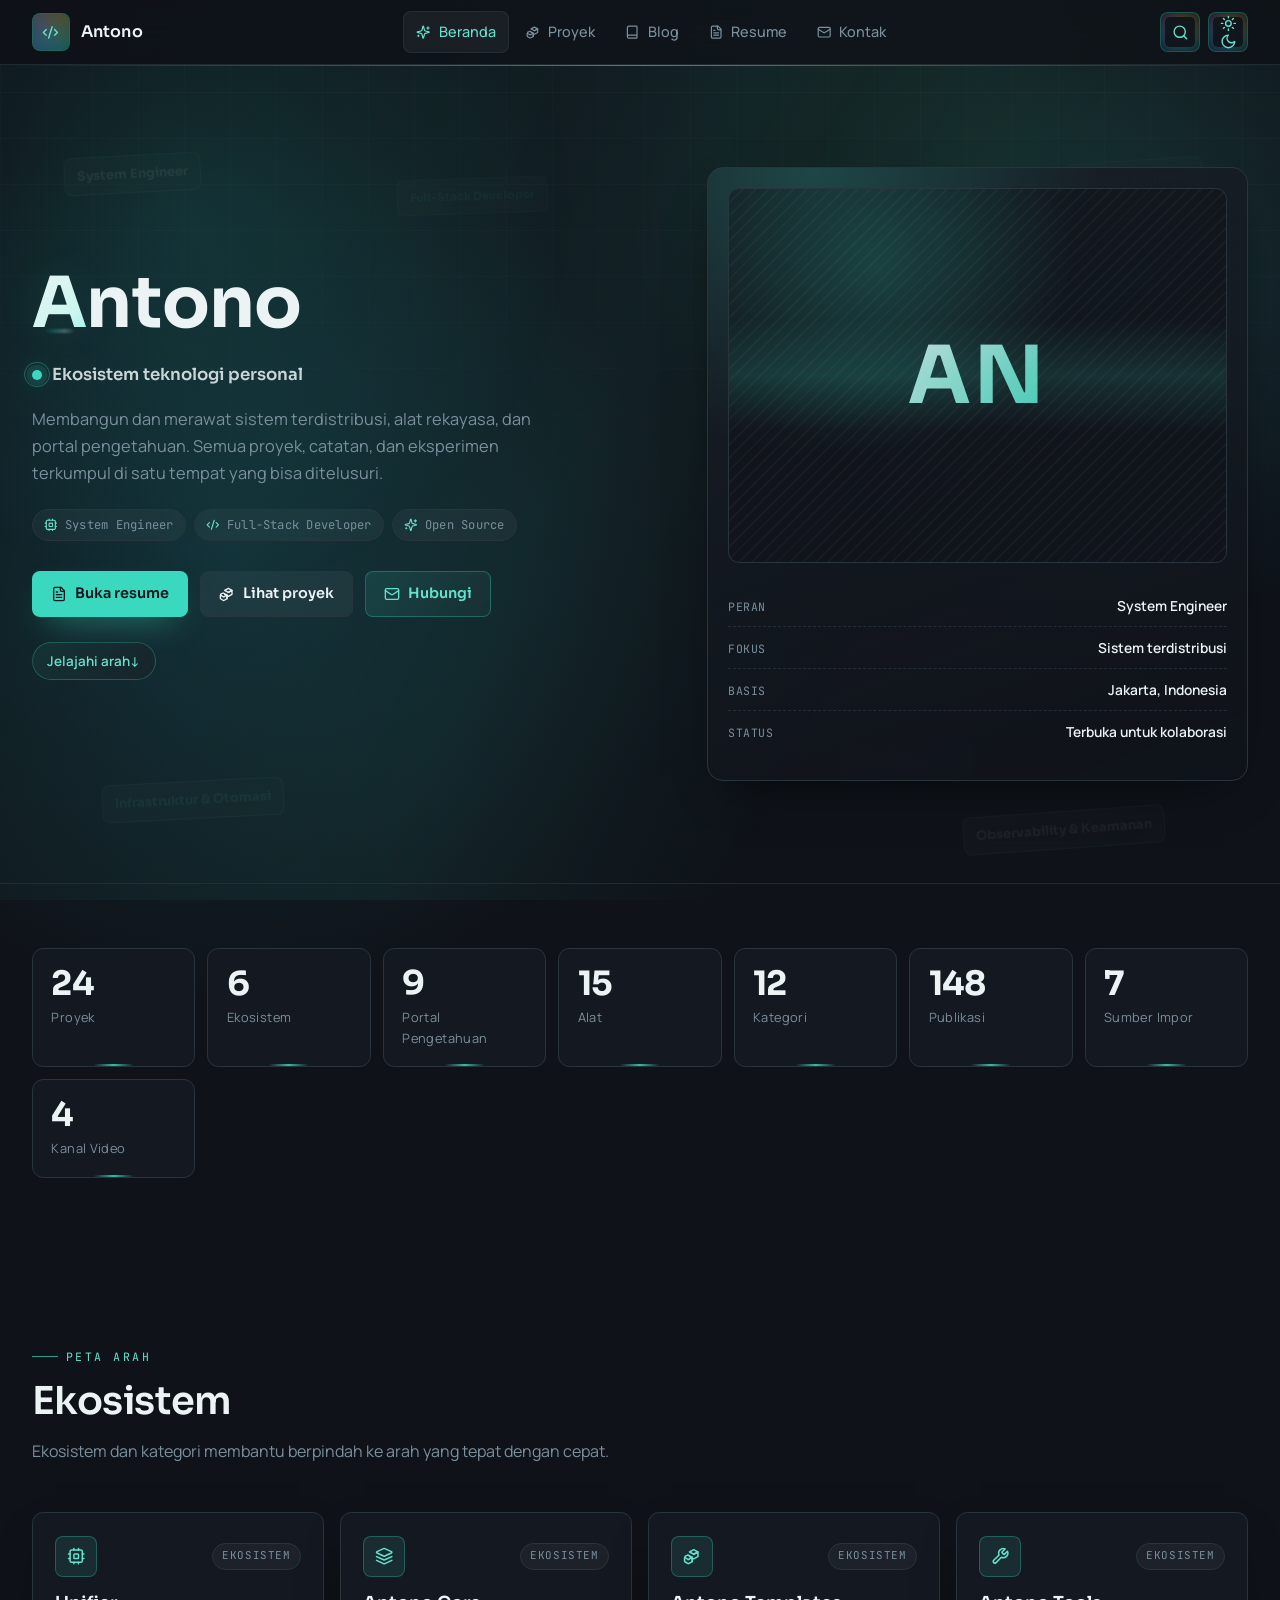
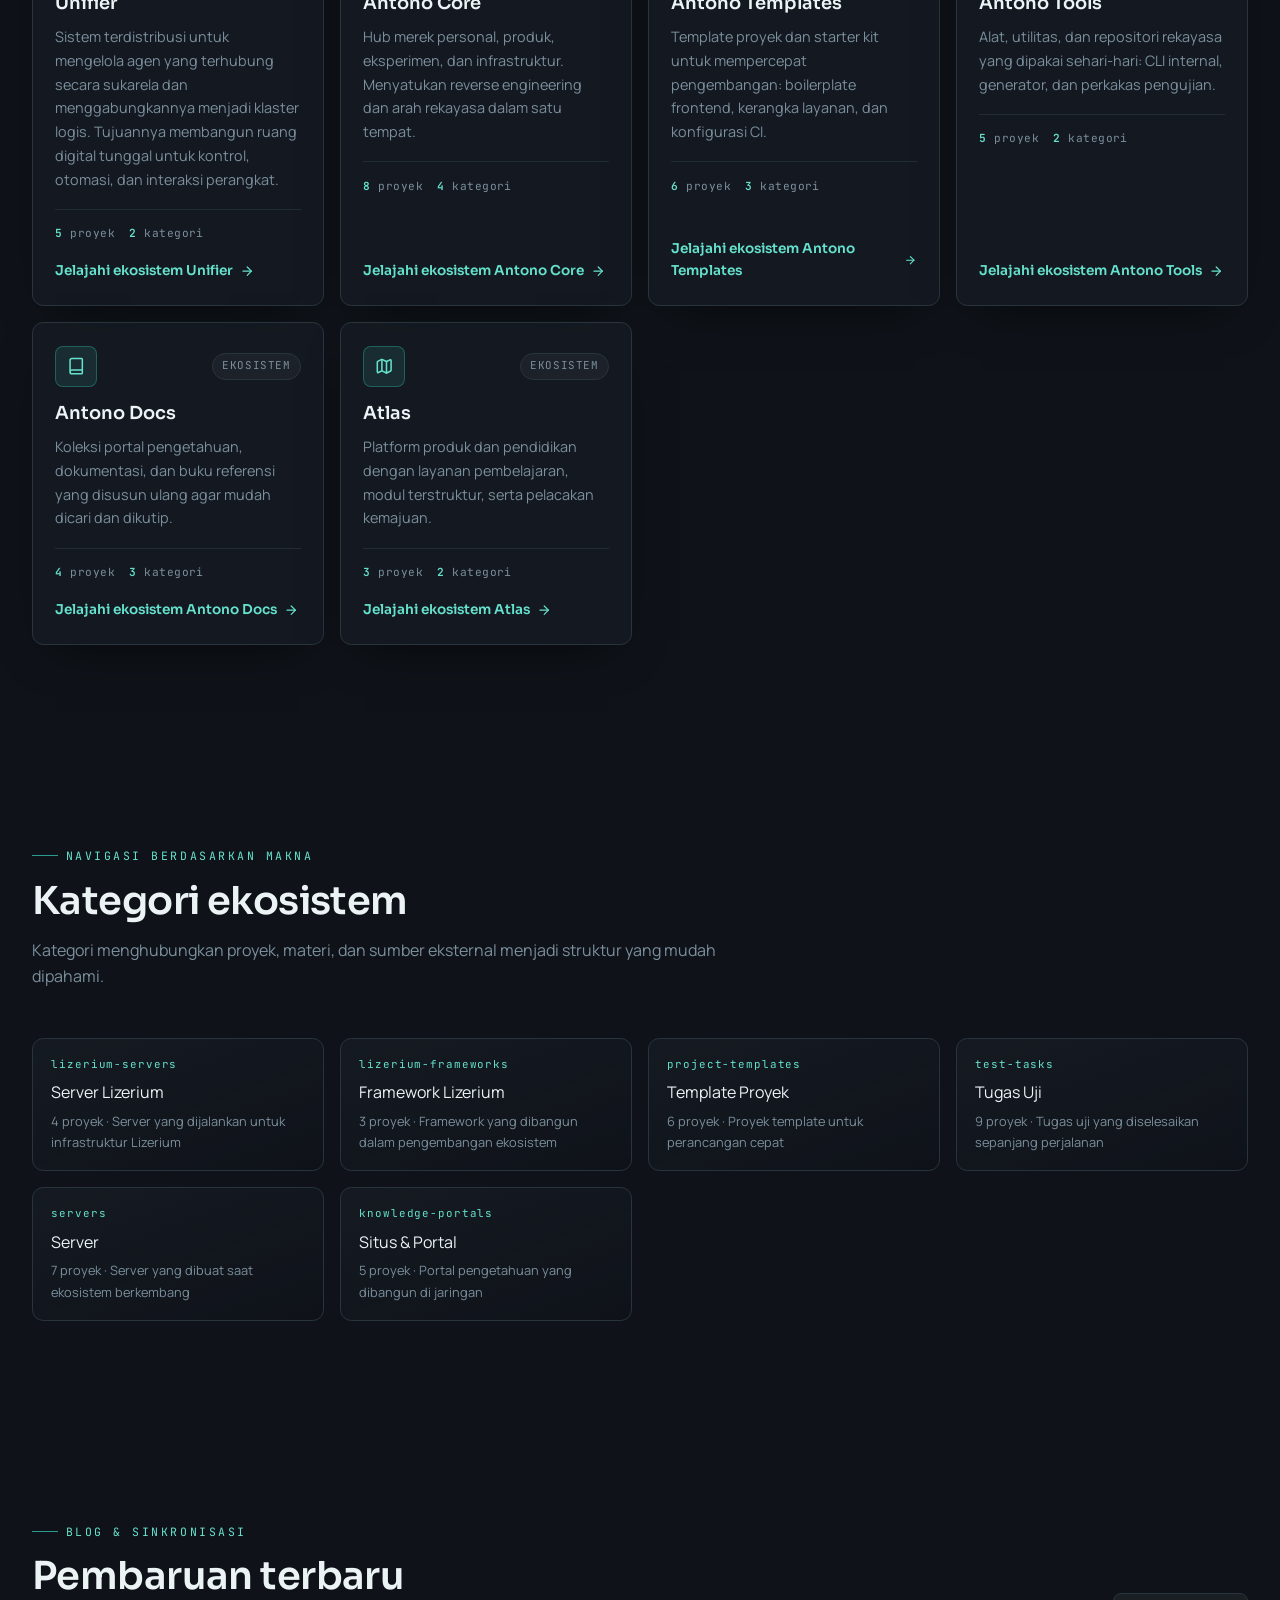
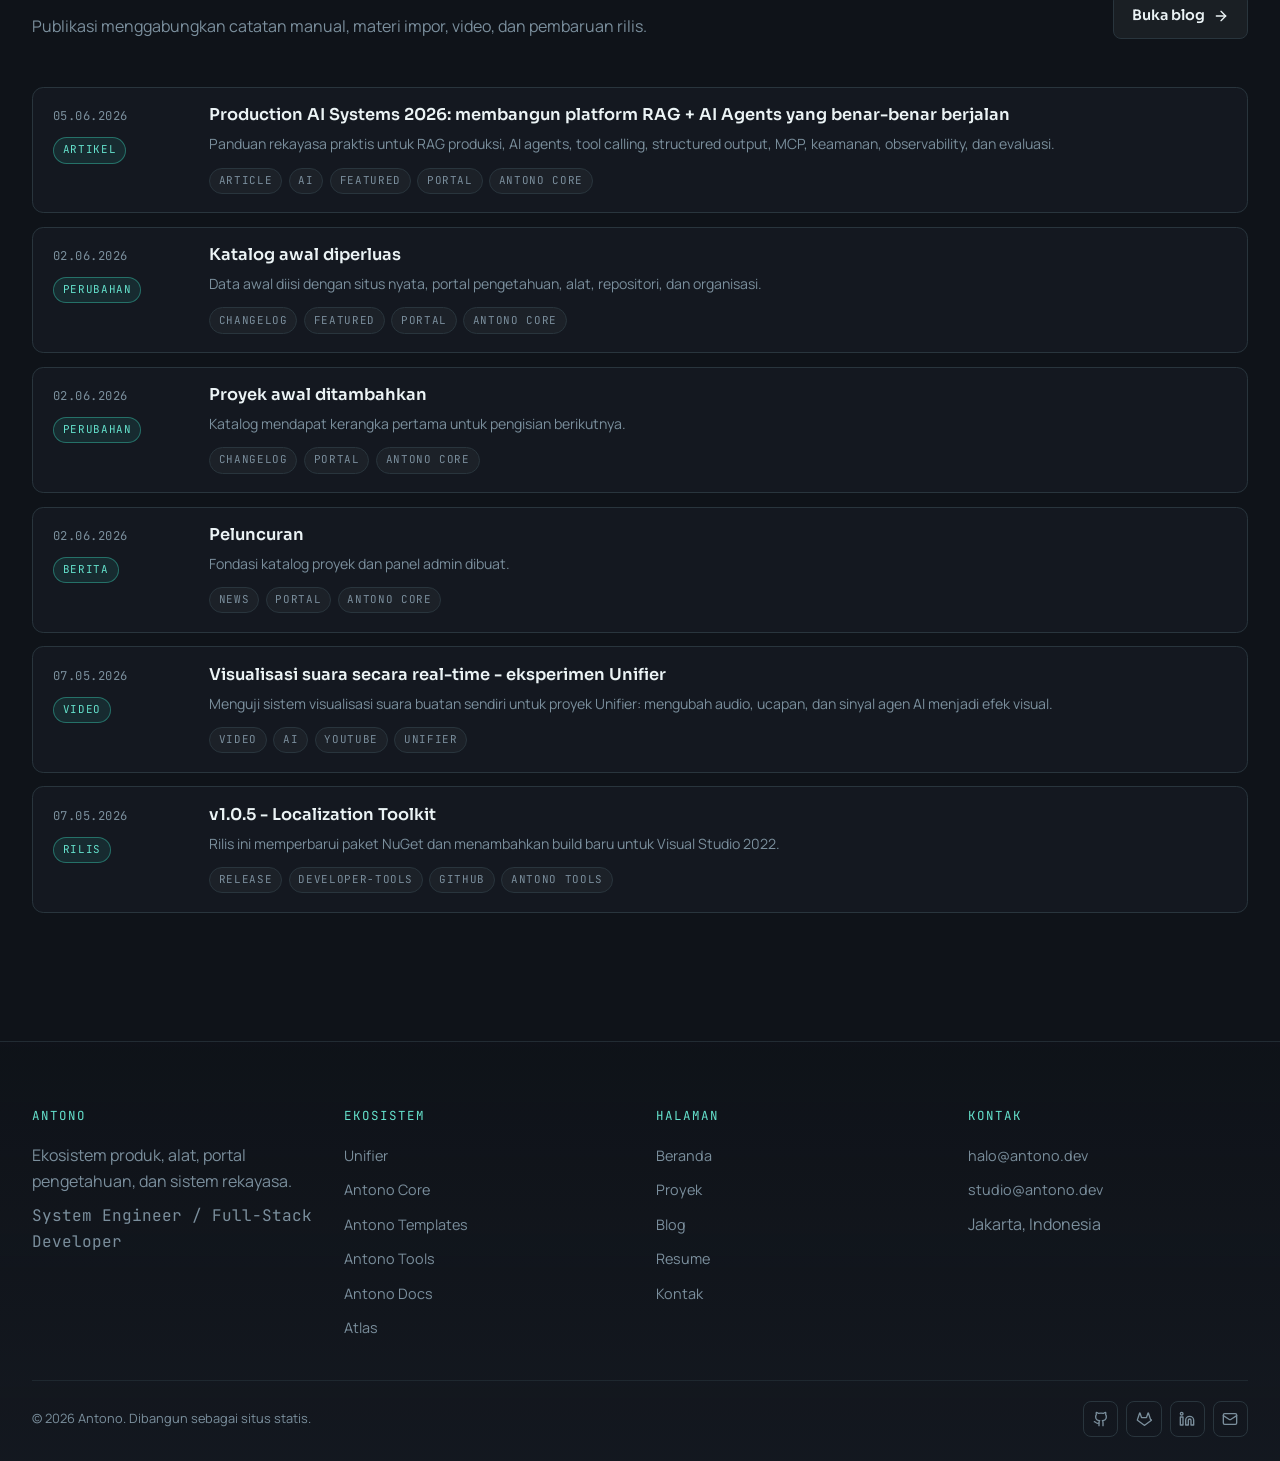
==== commit 10751527: "Rename site brand from Nexora to Antono Replace the placeholder brand with the owner's name across c" ====
--- a/index.html
+++ b/index.html
@@ -3,10 +3,10 @@
 <head>
 <meta charset="utf-8">
 <meta name="viewport" content="width=device-width, initial-scale=1">
-<title>Nexora - Ekosistem teknologi personal</title>
+<title>Antono - Ekosistem teknologi personal</title>
 <meta name="description" content="Ekosistem produk, alat, portal pengetahuan, dan sistem rekayasa. Proyek open source, catatan teknis, dan pengalaman rekayasa.">
 <meta name="theme-color" content="#0b1116">
-<meta name="generator" content="Nexora static builder">
+<meta name="generator" content="Antono static builder">
 <link rel="icon" href="data:image/svg+xml,%3Csvg xmlns='http://www.w3.org/2000/svg' viewBox='0 0 32 32'%3E%3Crect width='32' height='32' rx='7' fill='%230b1116'/%3E%3Cpath d='M10 22V10l12 12V10' stroke='%232dd4bf' stroke-width='3' fill='none' stroke-linecap='round'/%3E%3C/svg%3E">
 <link rel="preconnect" href="https://fonts.googleapis.com">
 <link rel="preconnect" href="https://fonts.gstatic.com" crossorigin>
@@ -21,7 +21,7 @@
   <div class="shell site-header__inner">
     <a class="brand" href="index.html">
       <span class="brand__mark"><svg viewBox="0 0 24 24" fill="none" stroke="currentColor" stroke-width="2" stroke-linecap="round" stroke-linejoin="round" aria-hidden="true"><path d="m18 16 4-4-4-4"/><path d="m6 8-4 4 4 4"/><path d="m14.5 4-5 16"/></svg></span>
-      <span class="brand__name">Nexora</span>
+      <span class="brand__name">Antono</span>
     </a>
     <nav class="nav" id="primary-nav" data-open="false" aria-label="Navigasi utama">
       <a class="nav__link" href="index.html" aria-current="page"><svg viewBox="0 0 24 24" fill="none" stroke="currentColor" stroke-width="2" stroke-linecap="round" stroke-linejoin="round" aria-hidden="true"><path d="M9.937 15.5A2 2 0 0 0 8.5 14.063l-6.135-1.582a.5.5 0 0 1 0-.962L8.5 9.936A2 2 0 0 0 9.937 8.5l1.582-6.135a.5.5 0 0 1 .963 0L14.063 8.5A2 2 0 0 0 15.5 9.937l6.135 1.581a.5.5 0 0 1 0 .964L15.5 14.063a2 2 0 0 0-1.437 1.437l-1.582 6.135a.5.5 0 0 1-.963 0Z"/><path d="M20 3v4M22 5h-4M4 17v2M5 18H3"/></svg><span>Beranda</span></a>
@@ -44,7 +44,7 @@
   <div class="hero__plaques" aria-hidden="true"><span class="plaque" data-plaque="1">System Engineer</span><span class="plaque" data-plaque="2">Full-Stack Developer</span><span class="plaque" data-plaque="3">System Engineer</span><span class="plaque" data-plaque="4">Full-Stack Developer</span><span class="plaque" data-plaque="5">Infrastruktur &amp; Otomasi</span><span class="plaque" data-plaque="6">Observability &amp; Keamanan</span></div>
   <div class="shell hero__grid">
     <div class="hero__copy">
-      <h1 class="wordmark"><span class="wordmark__letter" aria-hidden="true">N</span><span class="sr-only">N</span><span>exora</span></h1>
+      <h1 class="wordmark"><span class="wordmark__letter" aria-hidden="true">A</span><span class="sr-only">A</span><span>ntono</span></h1>
       <div class="hero__signal">
         <p class="hero__signal-title"><span class="signal-dot" aria-hidden="true"></span>Ekosistem teknologi personal</p>
       </div>
@@ -63,7 +63,7 @@
     </div>
     <aside class="hero__panel" data-reveal>
       <div class="portrait">
-        <span class="portrait__initials" aria-hidden="true">NX</span>
+        <span class="portrait__initials" aria-hidden="true">AN</span>
         <span class="portrait__scan" aria-hidden="true"></span>
       </div>
       <dl class="panel-rows">
@@ -99,37 +99,37 @@
     <span class="card__icon"><svg viewBox="0 0 24 24" fill="none" stroke="currentColor" stroke-width="2" stroke-linecap="round" stroke-linejoin="round" aria-hidden="true"><path d="m12.83 2.18a2 2 0 0 0-1.66 0L2.6 6.08a1 1 0 0 0 0 1.83l8.58 3.91a2 2 0 0 0 1.66 0l8.58-3.9a1 1 0 0 0 0-1.83Z"/><path d="m22 12.5-9.17 4.16a2 2 0 0 1-1.66 0L2 12.5"/><path d="m22 17.5-9.17 4.16a2 2 0 0 1-1.66 0L2 17.5"/></svg></span>
     <span class="tag">Ekosistem</span>
   </div>
-  <h3 class="card__title">Nexora Core</h3>
+  <h3 class="card__title">Antono Core</h3>
   <p class="card__text">Hub merek personal, produk, eksperimen, dan infrastruktur. Menyatukan reverse engineering dan arah rekayasa dalam satu tempat.</p>
   <div class="card__meta"><span><b>8</b> proyek</span><span><b>4</b> kategori</span></div>
-  <a class="card__link" href="projects.html">Jelajahi ekosistem Nexora Core <svg viewBox="0 0 24 24" fill="none" stroke="currentColor" stroke-width="2" stroke-linecap="round" stroke-linejoin="round" aria-hidden="true"><path d="M5 12h14"/><path d="m12 5 7 7-7 7"/></svg></a>
+  <a class="card__link" href="projects.html">Jelajahi ekosistem Antono Core <svg viewBox="0 0 24 24" fill="none" stroke="currentColor" stroke-width="2" stroke-linecap="round" stroke-linejoin="round" aria-hidden="true"><path d="M5 12h14"/><path d="m12 5 7 7-7 7"/></svg></a>
 </article><article class="card" data-reveal data-tags="starter boilerplate ci">
   <div class="card__top">
     <span class="card__icon"><svg viewBox="0 0 24 24" fill="none" stroke="currentColor" stroke-width="2" stroke-linecap="round" stroke-linejoin="round" aria-hidden="true"><path d="M2.97 12.92A2 2 0 0 0 2 14.63v3.24a2 2 0 0 0 .97 1.71l3 1.8a2 2 0 0 0 2.06 0L12 19v-5.5l-5.5-3-3.53 1.42Z"/><path d="m7 16.5-4.74-2.85M12 13.5l-4.74 2.85M12 13.5V19"/><path d="M14 3.5 8.5 6.5 14 9.5l5.5-3L14 3.5Z"/><path d="m14 9.5 5.5-3v6l-5.5 3-5.5-3"/></svg></span>
     <span class="tag">Ekosistem</span>
   </div>
-  <h3 class="card__title">Nexora Templates</h3>
+  <h3 class="card__title">Antono Templates</h3>
   <p class="card__text">Template proyek dan starter kit untuk mempercepat pengembangan: boilerplate frontend, kerangka layanan, dan konfigurasi CI.</p>
   <div class="card__meta"><span><b>6</b> proyek</span><span><b>3</b> kategori</span></div>
-  <a class="card__link" href="projects.html">Jelajahi ekosistem Nexora Templates <svg viewBox="0 0 24 24" fill="none" stroke="currentColor" stroke-width="2" stroke-linecap="round" stroke-linejoin="round" aria-hidden="true"><path d="M5 12h14"/><path d="m12 5 7 7-7 7"/></svg></a>
+  <a class="card__link" href="projects.html">Jelajahi ekosistem Antono Templates <svg viewBox="0 0 24 24" fill="none" stroke="currentColor" stroke-width="2" stroke-linecap="round" stroke-linejoin="round" aria-hidden="true"><path d="M5 12h14"/><path d="m12 5 7 7-7 7"/></svg></a>
 </article><article class="card" data-reveal data-tags="cli utility developer-tools">
   <div class="card__top">
     <span class="card__icon"><svg viewBox="0 0 24 24" fill="none" stroke="currentColor" stroke-width="2" stroke-linecap="round" stroke-linejoin="round" aria-hidden="true"><path d="M14.7 6.3a1 1 0 0 0 0 1.4l1.6 1.6a1 1 0 0 0 1.4 0l3.77-3.77a6 6 0 0 1-7.94 7.94l-6.91 6.91a2.12 2.12 0 0 1-3-3l6.91-6.91a6 6 0 0 1 7.94-7.94l-3.76 3.76Z"/></svg></span>
     <span class="tag">Ekosistem</span>
   </div>
-  <h3 class="card__title">Nexora Tools</h3>
+  <h3 class="card__title">Antono Tools</h3>
   <p class="card__text">Alat, utilitas, dan repositori rekayasa yang dipakai sehari-hari: CLI internal, generator, dan perkakas pengujian.</p>
   <div class="card__meta"><span><b>5</b> proyek</span><span><b>2</b> kategori</span></div>
-  <a class="card__link" href="projects.html">Jelajahi ekosistem Nexora Tools <svg viewBox="0 0 24 24" fill="none" stroke="currentColor" stroke-width="2" stroke-linecap="round" stroke-linejoin="round" aria-hidden="true"><path d="M5 12h14"/><path d="m12 5 7 7-7 7"/></svg></a>
+  <a class="card__link" href="projects.html">Jelajahi ekosistem Antono Tools <svg viewBox="0 0 24 24" fill="none" stroke="currentColor" stroke-width="2" stroke-linecap="round" stroke-linejoin="round" aria-hidden="true"><path d="M5 12h14"/><path d="m12 5 7 7-7 7"/></svg></a>
 </article><article class="card" data-reveal data-tags="docs knowledge reference">
   <div class="card__top">
     <span class="card__icon"><svg viewBox="0 0 24 24" fill="none" stroke="currentColor" stroke-width="2" stroke-linecap="round" stroke-linejoin="round" aria-hidden="true"><path d="M4 19.5v-15A2.5 2.5 0 0 1 6.5 2H19a1 1 0 0 1 1 1v18a1 1 0 0 1-1 1H6.5a1 1 0 0 1 0-5H20"/></svg></span>
     <span class="tag">Ekosistem</span>
   </div>
-  <h3 class="card__title">Nexora Docs</h3>
+  <h3 class="card__title">Antono Docs</h3>
   <p class="card__text">Koleksi portal pengetahuan, dokumentasi, dan buku referensi yang disusun ulang agar mudah dicari dan dikutip.</p>
   <div class="card__meta"><span><b>4</b> proyek</span><span><b>3</b> kategori</span></div>
-  <a class="card__link" href="projects.html">Jelajahi ekosistem Nexora Docs <svg viewBox="0 0 24 24" fill="none" stroke="currentColor" stroke-width="2" stroke-linecap="round" stroke-linejoin="round" aria-hidden="true"><path d="M5 12h14"/><path d="m12 5 7 7-7 7"/></svg></a>
+  <a class="card__link" href="projects.html">Jelajahi ekosistem Antono Docs <svg viewBox="0 0 24 24" fill="none" stroke="currentColor" stroke-width="2" stroke-linecap="round" stroke-linejoin="round" aria-hidden="true"><path d="M5 12h14"/><path d="m12 5 7 7-7 7"/></svg></a>
 </article><article class="card" data-reveal data-tags="product education">
   <div class="card__top">
     <span class="card__icon"><svg viewBox="0 0 24 24" fill="none" stroke="currentColor" stroke-width="2" stroke-linecap="round" stroke-linejoin="round" aria-hidden="true"><path d="M14.106 5.553a2 2 0 0 0 1.788 0l3.659-1.83A1 1 0 0 1 21 4.619v12.764a1 1 0 0 1-.553.894l-4.553 2.277a2 2 0 0 1-1.788 0l-4.212-2.106a2 2 0 0 0-1.788 0l-3.659 1.83A1 1 0 0 1 3 19.381V6.618a1 1 0 0 1 .553-.894l4.553-2.277a2 2 0 0 1 1.788 0Z"/><path d="M15 5.764v15M9 3.236v15"/></svg></span>
@@ -197,7 +197,7 @@
     <div class="feed-item__tags">
       <span class="tag">article</span><span class="tag">ai</span><span class="tag">featured</span>
       <span class="tag">Portal</span>
-      <span class="tag">Nexora Core</span>
+      <span class="tag">Antono Core</span>
     </div>
   </div>
 </article><article class="feed-item" data-reveal data-tags="changelog featured">
@@ -211,7 +211,7 @@
     <div class="feed-item__tags">
       <span class="tag">changelog</span><span class="tag">featured</span>
       <span class="tag">Portal</span>
-      <span class="tag">Nexora Core</span>
+      <span class="tag">Antono Core</span>
     </div>
   </div>
 </article><article class="feed-item" data-reveal data-tags="changelog">
@@ -225,7 +225,7 @@
     <div class="feed-item__tags">
       <span class="tag">changelog</span>
       <span class="tag">Portal</span>
-      <span class="tag">Nexora Core</span>
+      <span class="tag">Antono Core</span>
     </div>
   </div>
 </article><article class="feed-item" data-reveal data-tags="news">
@@ -239,7 +239,7 @@
     <div class="feed-item__tags">
       <span class="tag">news</span>
       <span class="tag">Portal</span>
-      <span class="tag">Nexora Core</span>
+      <span class="tag">Antono Core</span>
     </div>
   </div>
 </article><article class="feed-item" data-reveal data-tags="video ai">
@@ -267,14 +267,14 @@
     <div class="feed-item__tags">
       <span class="tag">release</span><span class="tag">developer-tools</span>
       <span class="tag">GitHub</span>
-      <span class="tag">Nexora Tools</span>
+      <span class="tag">Antono Tools</span>
     </div>
   </div>
 </article></div>
   </div>
 </section>
 </main>
-<div class="dialog" data-search-dialog data-open="false" data-index="[{&quot;title&quot;: &quot;Unifier&quot;, &quot;kind&quot;: &quot;Proyek&quot;, &quot;href&quot;: &quot;projects.html&quot;}, {&quot;title&quot;: &quot;Atlas Learning&quot;, &quot;kind&quot;: &quot;Proyek&quot;, &quot;href&quot;: &quot;projects.html&quot;}, {&quot;title&quot;: &quot;Localization Toolkit&quot;, &quot;kind&quot;: &quot;Proyek&quot;, &quot;href&quot;: &quot;projects.html&quot;}, {&quot;title&quot;: &quot;Knowledge Atlas&quot;, &quot;kind&quot;: &quot;Proyek&quot;, &quot;href&quot;: &quot;projects.html&quot;}, {&quot;title&quot;: &quot;Starter Forge&quot;, &quot;kind&quot;: &quot;Proyek&quot;, &quot;href&quot;: &quot;projects.html&quot;}, {&quot;title&quot;: &quot;Telemetry Bridge&quot;, &quot;kind&quot;: &quot;Proyek&quot;, &quot;href&quot;: &quot;projects.html&quot;}, {&quot;title&quot;: &quot;Vault Audit&quot;, &quot;kind&quot;: &quot;Proyek&quot;, &quot;href&quot;: &quot;projects.html&quot;}, {&quot;title&quot;: &quot;Atlas Bridge&quot;, &quot;kind&quot;: &quot;Proyek&quot;, &quot;href&quot;: &quot;projects.html&quot;}, {&quot;title&quot;: &quot;Production AI Systems 2026: membangun platform RAG + AI Agents yang benar-benar berjalan&quot;, &quot;kind&quot;: &quot;Artikel&quot;, &quot;href&quot;: &quot;blog.html&quot;}, {&quot;title&quot;: &quot;Katalog awal diperluas&quot;, &quot;kind&quot;: &quot;Perubahan&quot;, &quot;href&quot;: &quot;blog.html&quot;}, {&quot;title&quot;: &quot;Proyek awal ditambahkan&quot;, &quot;kind&quot;: &quot;Perubahan&quot;, &quot;href&quot;: &quot;blog.html&quot;}, {&quot;title&quot;: &quot;Peluncuran&quot;, &quot;kind&quot;: &quot;Berita&quot;, &quot;href&quot;: &quot;blog.html&quot;}, {&quot;title&quot;: &quot;Visualisasi suara secara real-time - eksperimen Unifier&quot;, &quot;kind&quot;: &quot;Video&quot;, &quot;href&quot;: &quot;blog.html&quot;}, {&quot;title&quot;: &quot;v1.0.5 - Localization Toolkit&quot;, &quot;kind&quot;: &quot;Rilis&quot;, &quot;href&quot;: &quot;blog.html&quot;}, {&quot;title&quot;: &quot;v1.0.4 - Localization Toolkit&quot;, &quot;kind&quot;: &quot;Rilis&quot;, &quot;href&quot;: &quot;blog.html&quot;}, {&quot;title&quot;: &quot;v1.0.3 - Localization Toolkit&quot;, &quot;kind&quot;: &quot;Rilis&quot;, &quot;href&quot;: &quot;blog.html&quot;}, {&quot;title&quot;: &quot;Mendesain pipeline telemetri yang tahan gangguan&quot;, &quot;kind&quot;: &quot;Catatan&quot;, &quot;href&quot;: &quot;blog.html&quot;}, {&quot;title&quot;: &quot;Unifier&quot;, &quot;kind&quot;: &quot;Ekosistem&quot;, &quot;href&quot;: &quot;index.html#ekosistem&quot;}, {&quot;title&quot;: &quot;Nexora Core&quot;, &quot;kind&quot;: &quot;Ekosistem&quot;, &quot;href&quot;: &quot;index.html#ekosistem&quot;}, {&quot;title&quot;: &quot;Nexora Templates&quot;, &quot;kind&quot;: &quot;Ekosistem&quot;, &quot;href&quot;: &quot;index.html#ekosistem&quot;}, {&quot;title&quot;: &quot;Nexora Tools&quot;, &quot;kind&quot;: &quot;Ekosistem&quot;, &quot;href&quot;: &quot;index.html#ekosistem&quot;}, {&quot;title&quot;: &quot;Nexora Docs&quot;, &quot;kind&quot;: &quot;Ekosistem&quot;, &quot;href&quot;: &quot;index.html#ekosistem&quot;}, {&quot;title&quot;: &quot;Atlas&quot;, &quot;kind&quot;: &quot;Ekosistem&quot;, &quot;href&quot;: &quot;index.html#ekosistem&quot;}, {&quot;title&quot;: &quot;Server Lizerium&quot;, &quot;kind&quot;: &quot;Kategori&quot;, &quot;href&quot;: &quot;projects.html&quot;}, {&quot;title&quot;: &quot;Framework Lizerium&quot;, &quot;kind&quot;: &quot;Kategori&quot;, &quot;href&quot;: &quot;projects.html&quot;}, {&quot;title&quot;: &quot;Template Proyek&quot;, &quot;kind&quot;: &quot;Kategori&quot;, &quot;href&quot;: &quot;projects.html&quot;}, {&quot;title&quot;: &quot;Tugas Uji&quot;, &quot;kind&quot;: &quot;Kategori&quot;, &quot;href&quot;: &quot;projects.html&quot;}, {&quot;title&quot;: &quot;Server&quot;, &quot;kind&quot;: &quot;Kategori&quot;, &quot;href&quot;: &quot;projects.html&quot;}, {&quot;title&quot;: &quot;Situs &amp; Portal&quot;, &quot;kind&quot;: &quot;Kategori&quot;, &quot;href&quot;: &quot;projects.html&quot;}, {&quot;title&quot;: &quot;Resume &amp; Pengalaman&quot;, &quot;kind&quot;: &quot;Halaman&quot;, &quot;href&quot;: &quot;resume.html&quot;}, {&quot;title&quot;: &quot;Kontak&quot;, &quot;kind&quot;: &quot;Halaman&quot;, &quot;href&quot;: &quot;contacts.html&quot;}]" role="dialog" aria-modal="true" aria-label="Pencarian situs">
+<div class="dialog" data-search-dialog data-open="false" data-index="[{&quot;title&quot;: &quot;Unifier&quot;, &quot;kind&quot;: &quot;Proyek&quot;, &quot;href&quot;: &quot;projects.html&quot;}, {&quot;title&quot;: &quot;Atlas Learning&quot;, &quot;kind&quot;: &quot;Proyek&quot;, &quot;href&quot;: &quot;projects.html&quot;}, {&quot;title&quot;: &quot;Localization Toolkit&quot;, &quot;kind&quot;: &quot;Proyek&quot;, &quot;href&quot;: &quot;projects.html&quot;}, {&quot;title&quot;: &quot;Knowledge Atlas&quot;, &quot;kind&quot;: &quot;Proyek&quot;, &quot;href&quot;: &quot;projects.html&quot;}, {&quot;title&quot;: &quot;Starter Forge&quot;, &quot;kind&quot;: &quot;Proyek&quot;, &quot;href&quot;: &quot;projects.html&quot;}, {&quot;title&quot;: &quot;Telemetry Bridge&quot;, &quot;kind&quot;: &quot;Proyek&quot;, &quot;href&quot;: &quot;projects.html&quot;}, {&quot;title&quot;: &quot;Vault Audit&quot;, &quot;kind&quot;: &quot;Proyek&quot;, &quot;href&quot;: &quot;projects.html&quot;}, {&quot;title&quot;: &quot;Atlas Bridge&quot;, &quot;kind&quot;: &quot;Proyek&quot;, &quot;href&quot;: &quot;projects.html&quot;}, {&quot;title&quot;: &quot;Production AI Systems 2026: membangun platform RAG + AI Agents yang benar-benar berjalan&quot;, &quot;kind&quot;: &quot;Artikel&quot;, &quot;href&quot;: &quot;blog.html&quot;}, {&quot;title&quot;: &quot;Katalog awal diperluas&quot;, &quot;kind&quot;: &quot;Perubahan&quot;, &quot;href&quot;: &quot;blog.html&quot;}, {&quot;title&quot;: &quot;Proyek awal ditambahkan&quot;, &quot;kind&quot;: &quot;Perubahan&quot;, &quot;href&quot;: &quot;blog.html&quot;}, {&quot;title&quot;: &quot;Peluncuran&quot;, &quot;kind&quot;: &quot;Berita&quot;, &quot;href&quot;: &quot;blog.html&quot;}, {&quot;title&quot;: &quot;Visualisasi suara secara real-time - eksperimen Unifier&quot;, &quot;kind&quot;: &quot;Video&quot;, &quot;href&quot;: &quot;blog.html&quot;}, {&quot;title&quot;: &quot;v1.0.5 - Localization Toolkit&quot;, &quot;kind&quot;: &quot;Rilis&quot;, &quot;href&quot;: &quot;blog.html&quot;}, {&quot;title&quot;: &quot;v1.0.4 - Localization Toolkit&quot;, &quot;kind&quot;: &quot;Rilis&quot;, &quot;href&quot;: &quot;blog.html&quot;}, {&quot;title&quot;: &quot;v1.0.3 - Localization Toolkit&quot;, &quot;kind&quot;: &quot;Rilis&quot;, &quot;href&quot;: &quot;blog.html&quot;}, {&quot;title&quot;: &quot;Mendesain pipeline telemetri yang tahan gangguan&quot;, &quot;kind&quot;: &quot;Catatan&quot;, &quot;href&quot;: &quot;blog.html&quot;}, {&quot;title&quot;: &quot;Unifier&quot;, &quot;kind&quot;: &quot;Ekosistem&quot;, &quot;href&quot;: &quot;index.html#ekosistem&quot;}, {&quot;title&quot;: &quot;Antono Core&quot;, &quot;kind&quot;: &quot;Ekosistem&quot;, &quot;href&quot;: &quot;index.html#ekosistem&quot;}, {&quot;title&quot;: &quot;Antono Templates&quot;, &quot;kind&quot;: &quot;Ekosistem&quot;, &quot;href&quot;: &quot;index.html#ekosistem&quot;}, {&quot;title&quot;: &quot;Antono Tools&quot;, &quot;kind&quot;: &quot;Ekosistem&quot;, &quot;href&quot;: &quot;index.html#ekosistem&quot;}, {&quot;title&quot;: &quot;Antono Docs&quot;, &quot;kind&quot;: &quot;Ekosistem&quot;, &quot;href&quot;: &quot;index.html#ekosistem&quot;}, {&quot;title&quot;: &quot;Atlas&quot;, &quot;kind&quot;: &quot;Ekosistem&quot;, &quot;href&quot;: &quot;index.html#ekosistem&quot;}, {&quot;title&quot;: &quot;Server Lizerium&quot;, &quot;kind&quot;: &quot;Kategori&quot;, &quot;href&quot;: &quot;projects.html&quot;}, {&quot;title&quot;: &quot;Framework Lizerium&quot;, &quot;kind&quot;: &quot;Kategori&quot;, &quot;href&quot;: &quot;projects.html&quot;}, {&quot;title&quot;: &quot;Template Proyek&quot;, &quot;kind&quot;: &quot;Kategori&quot;, &quot;href&quot;: &quot;projects.html&quot;}, {&quot;title&quot;: &quot;Tugas Uji&quot;, &quot;kind&quot;: &quot;Kategori&quot;, &quot;href&quot;: &quot;projects.html&quot;}, {&quot;title&quot;: &quot;Server&quot;, &quot;kind&quot;: &quot;Kategori&quot;, &quot;href&quot;: &quot;projects.html&quot;}, {&quot;title&quot;: &quot;Situs &amp; Portal&quot;, &quot;kind&quot;: &quot;Kategori&quot;, &quot;href&quot;: &quot;projects.html&quot;}, {&quot;title&quot;: &quot;Resume &amp; Pengalaman&quot;, &quot;kind&quot;: &quot;Halaman&quot;, &quot;href&quot;: &quot;resume.html&quot;}, {&quot;title&quot;: &quot;Kontak&quot;, &quot;kind&quot;: &quot;Halaman&quot;, &quot;href&quot;: &quot;contacts.html&quot;}]" role="dialog" aria-modal="true" aria-label="Pencarian situs">
   <div class="dialog__panel">
     <div class="dialog__input-row">
       <svg viewBox="0 0 24 24" fill="none" stroke="currentColor" stroke-width="2" stroke-linecap="round" stroke-linejoin="round" aria-hidden="true"><circle cx="11" cy="11" r="8"/><path d="m21 21-4.3-4.3"/></svg>
@@ -288,7 +288,7 @@
   <div class="shell">
     <div class="footer__grid">
       <div>
-        <p class="footer__title">Nexora</p>
+        <p class="footer__title">Antono</p>
         <p class="muted mt-4">Ekosistem produk, alat, portal pengetahuan, dan sistem rekayasa.</p>
         <p class="muted mono mt-2">System Engineer / Full-Stack Developer</p>
       </div>
@@ -296,10 +296,10 @@
         <p class="footer__title">Ekosistem</p>
         <ul class="footer__list">
           <li><a href="projects.html">Unifier</a></li>
-<li><a href="projects.html">Nexora Core</a></li>
-<li><a href="projects.html">Nexora Templates</a></li>
-<li><a href="projects.html">Nexora Tools</a></li>
-<li><a href="projects.html">Nexora Docs</a></li>
+<li><a href="projects.html">Antono Core</a></li>
+<li><a href="projects.html">Antono Templates</a></li>
+<li><a href="projects.html">Antono Tools</a></li>
+<li><a href="projects.html">Antono Docs</a></li>
 <li><a href="projects.html">Atlas</a></li>
         </ul>
       </div>
@@ -316,19 +316,19 @@
       <div>
         <p class="footer__title">Kontak</p>
         <ul class="footer__list">
-          <li><a href="mailto:halo@nexora.dev">halo@nexora.dev</a></li>
-          <li><a href="mailto:studio@nexora.dev">studio@nexora.dev</a></li>
+          <li><a href="mailto:halo@antono.dev">halo@antono.dev</a></li>
+          <li><a href="mailto:studio@antono.dev">studio@antono.dev</a></li>
           <li><span class="muted">Jakarta, Indonesia</span></li>
         </ul>
       </div>
     </div>
     <div class="footer__bottom">
-      <p>&copy; 2026 Nexora. Dibangun sebagai situs statis.</p>
+      <p>&copy; 2026 Antono. Dibangun sebagai situs statis.</p>
       <div class="socials">
         <a href="https://github.com" aria-label="GitHub" rel="noopener noreferrer" target="_blank"><svg viewBox="0 0 24 24" fill="none" stroke="currentColor" stroke-width="2" stroke-linecap="round" stroke-linejoin="round" aria-hidden="true"><path d="M15 22v-4a4.8 4.8 0 0 0-1-3.5c3 0 6-2 6-5.5.08-1.25-.27-2.48-1-3.5.28-1.15.28-2.35 0-3.5 0 0-1 0-3 1.5-2.64-.5-5.36-.5-8 0C6 2 5 2 5 2c-.3 1.15-.3 2.35 0 3.5A5.4 5.4 0 0 0 4 9c0 3.5 3 5.5 6 5.5-.39.49-.68 1.05-.85 1.65-.17.6-.22 1.23-.15 1.85v4"/><path d="M9 18c-4.51 2-5-2-7-2"/></svg></a>
 <a href="https://gitlab.com" aria-label="GitLab" rel="noopener noreferrer" target="_blank"><svg viewBox="0 0 24 24" fill="none" stroke="currentColor" stroke-width="2" stroke-linecap="round" stroke-linejoin="round" aria-hidden="true"><path d="m22 13.29-3.33-10a.42.42 0 0 0-.14-.18.38.38 0 0 0-.22-.11.39.39 0 0 0-.23.07.42.42 0 0 0-.14.18l-2.26 6.67H8.32L6.1 3.26a.42.42 0 0 0-.14-.18.38.38 0 0 0-.23-.07.39.39 0 0 0-.22.11.42.42 0 0 0-.14.18l-3.33 10a.47.47 0 0 0 .18.55l10.2 7.4a.47.47 0 0 0 .56 0l10.2-7.4a.47.47 0 0 0 .18-.55Z"/></svg></a>
 <a href="https://www.linkedin.com" aria-label="LinkedIn" rel="noopener noreferrer" target="_blank"><svg viewBox="0 0 24 24" fill="none" stroke="currentColor" stroke-width="2" stroke-linecap="round" stroke-linejoin="round" aria-hidden="true"><path d="M16 8a6 6 0 0 1 6 6v7h-4v-7a2 2 0 0 0-4 0v7h-4v-7a6 6 0 0 1 6-6Z"/><rect width="4" height="12" x="2" y="9"/><circle cx="4" cy="4" r="2"/></svg></a>
-<a href="mailto:halo@nexora.dev" aria-label="Email" rel="noopener noreferrer" target="_blank"><svg viewBox="0 0 24 24" fill="none" stroke="currentColor" stroke-width="2" stroke-linecap="round" stroke-linejoin="round" aria-hidden="true"><rect width="20" height="16" x="2" y="4" rx="2"/><path d="m22 7-8.97 5.7a1.94 1.94 0 0 1-2.06 0L2 7"/></svg></a>
+<a href="mailto:halo@antono.dev" aria-label="Email" rel="noopener noreferrer" target="_blank"><svg viewBox="0 0 24 24" fill="none" stroke="currentColor" stroke-width="2" stroke-linecap="round" stroke-linejoin="round" aria-hidden="true"><rect width="20" height="16" x="2" y="4" rx="2"/><path d="m22 7-8.97 5.7a1.94 1.94 0 0 1-2.06 0L2 7"/></svg></a>
       </div>
     </div>
   </div>
--- a/assets/css/style.css
+++ b/assets/css/style.css
@@ -1,5 +1,5 @@
 /* ==========================================================================
-   NEXORA - personal technology ecosystem
+   ANTONO - personal technology ecosystem
    Token layer first, components second. Everything themes off [data-theme].
    ========================================================================== */
 
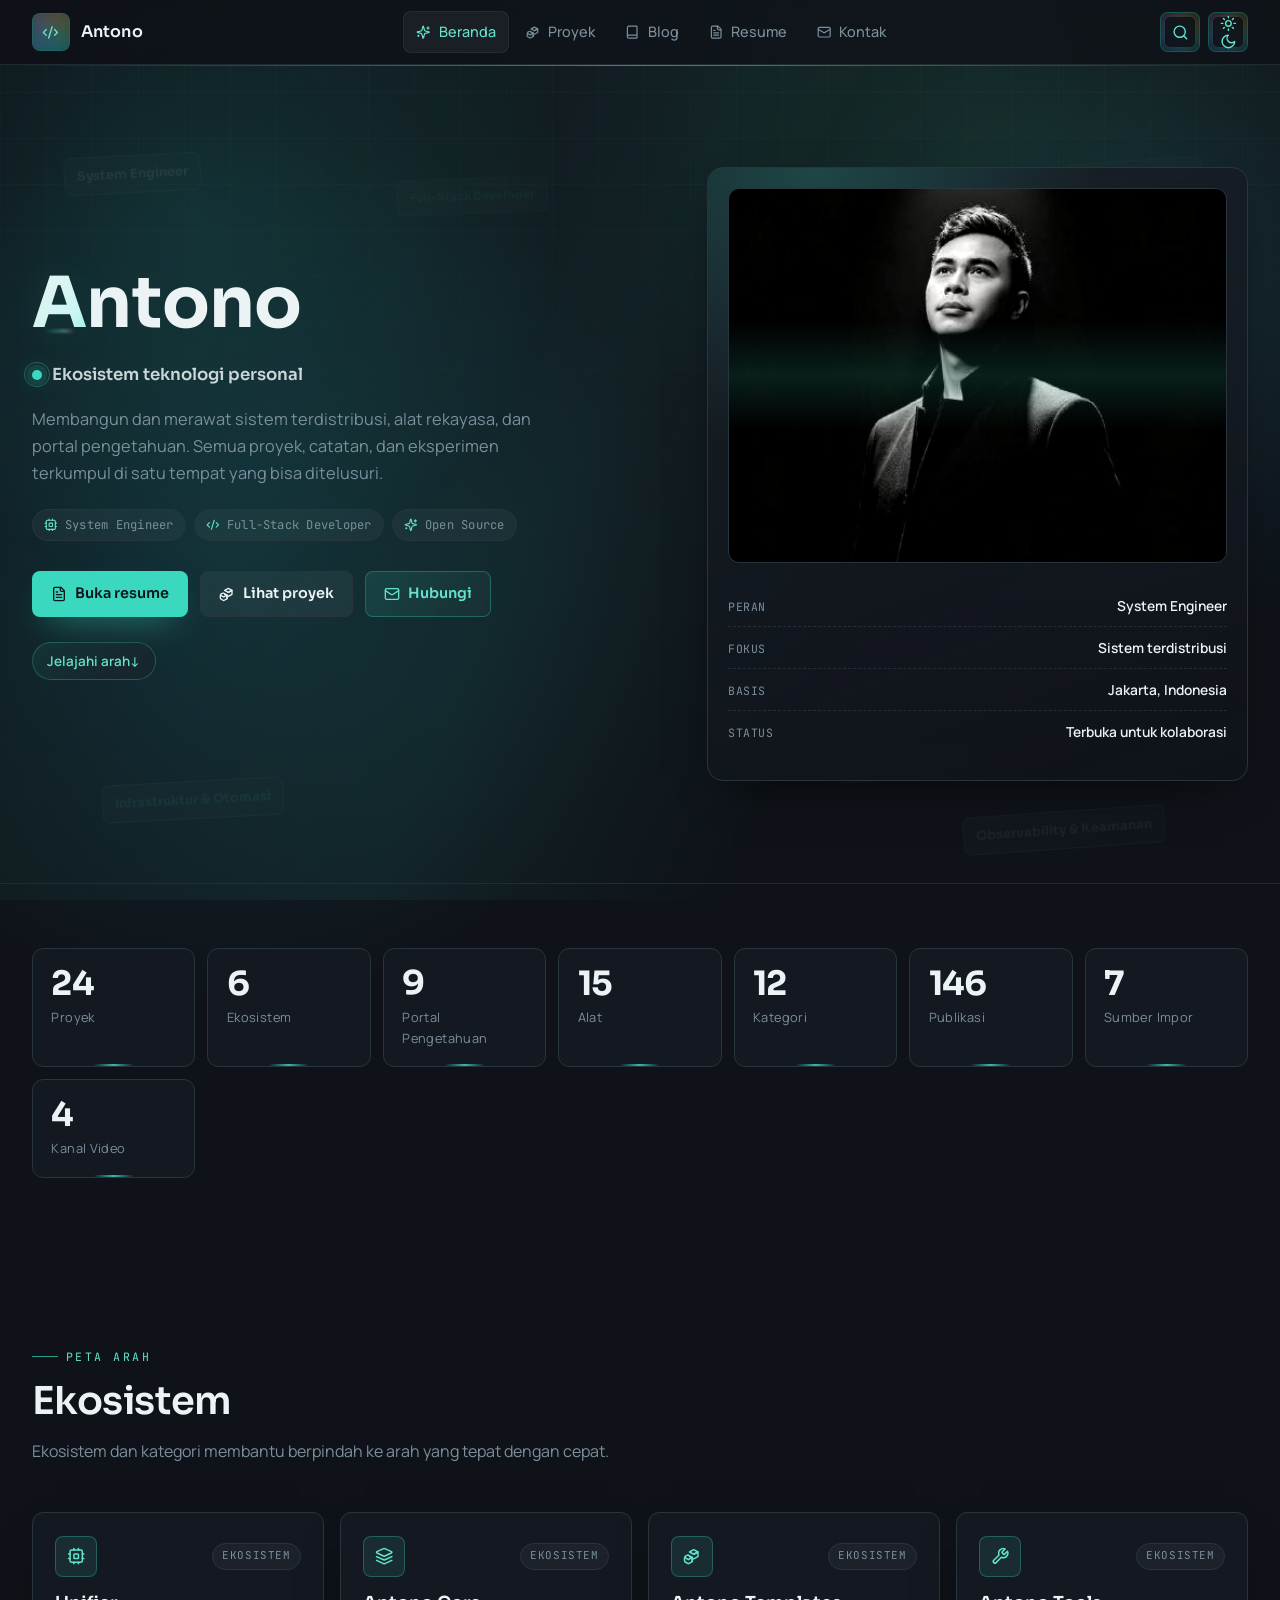
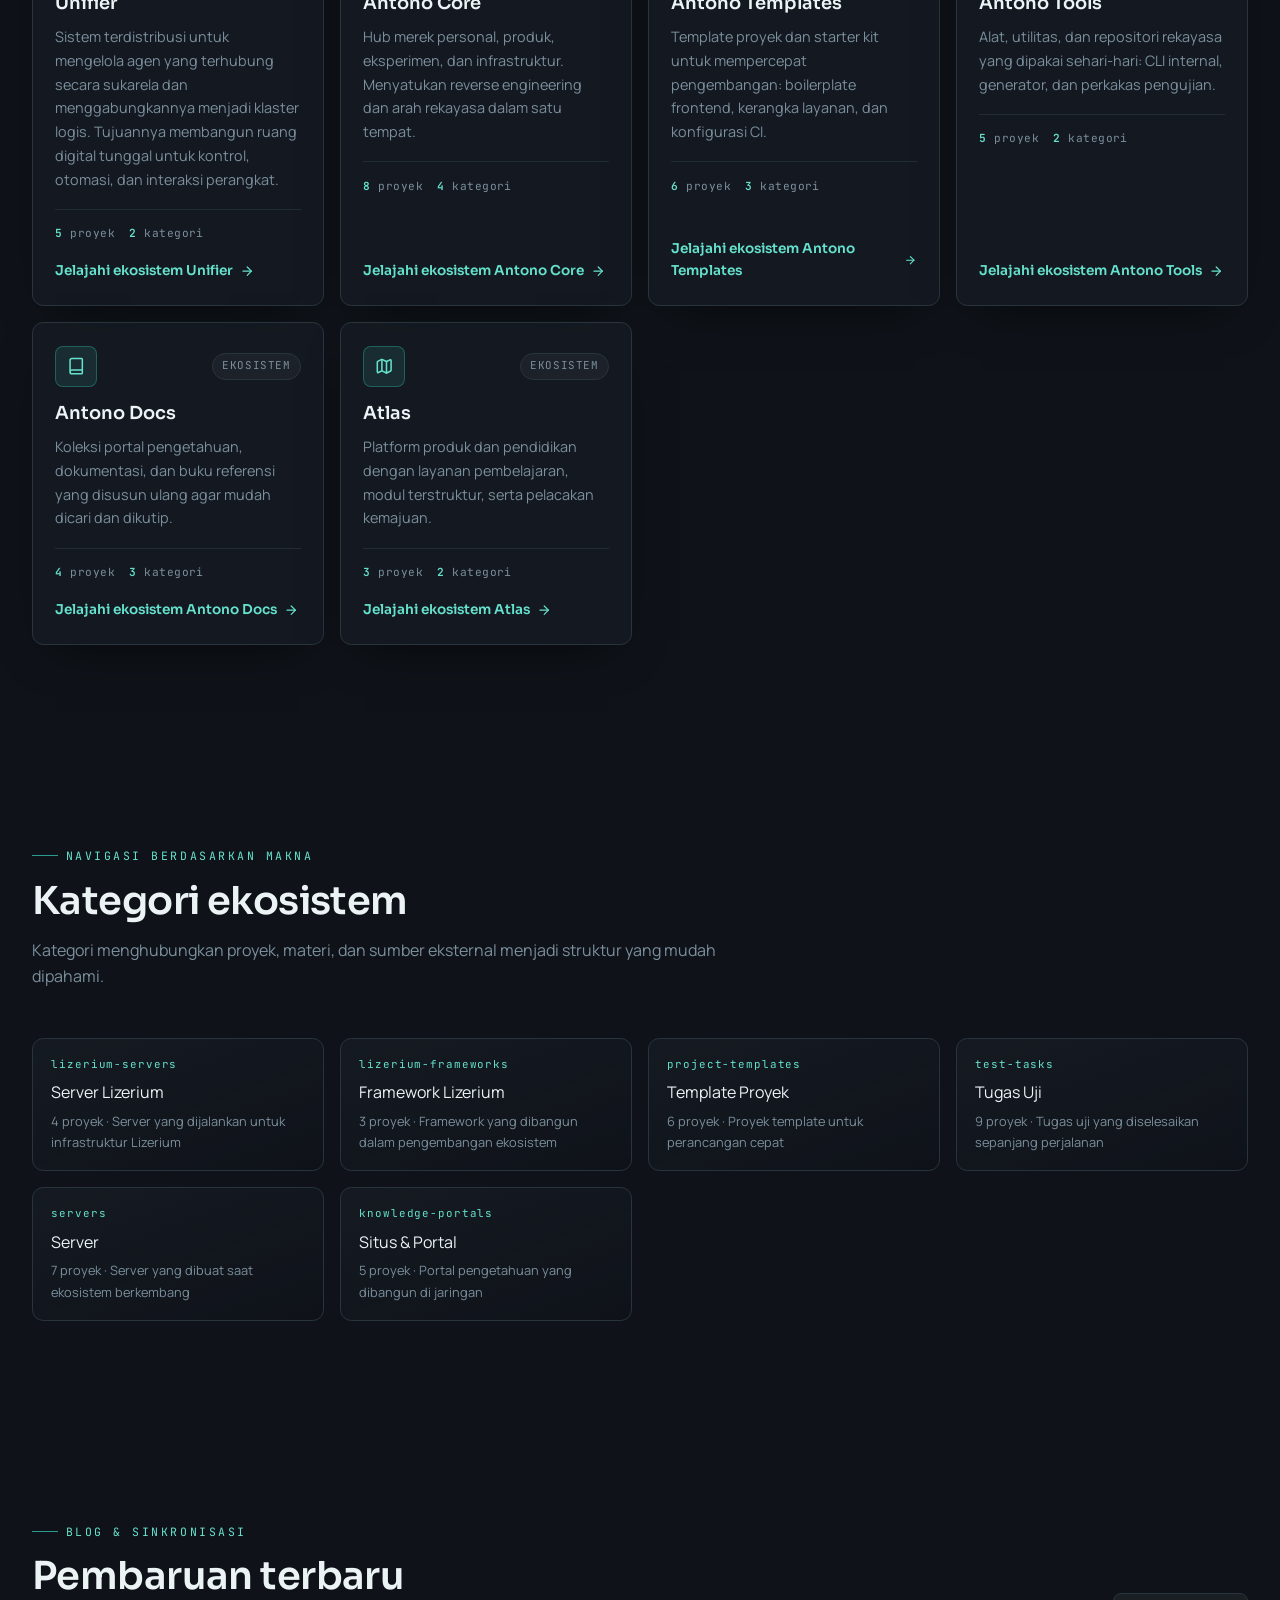
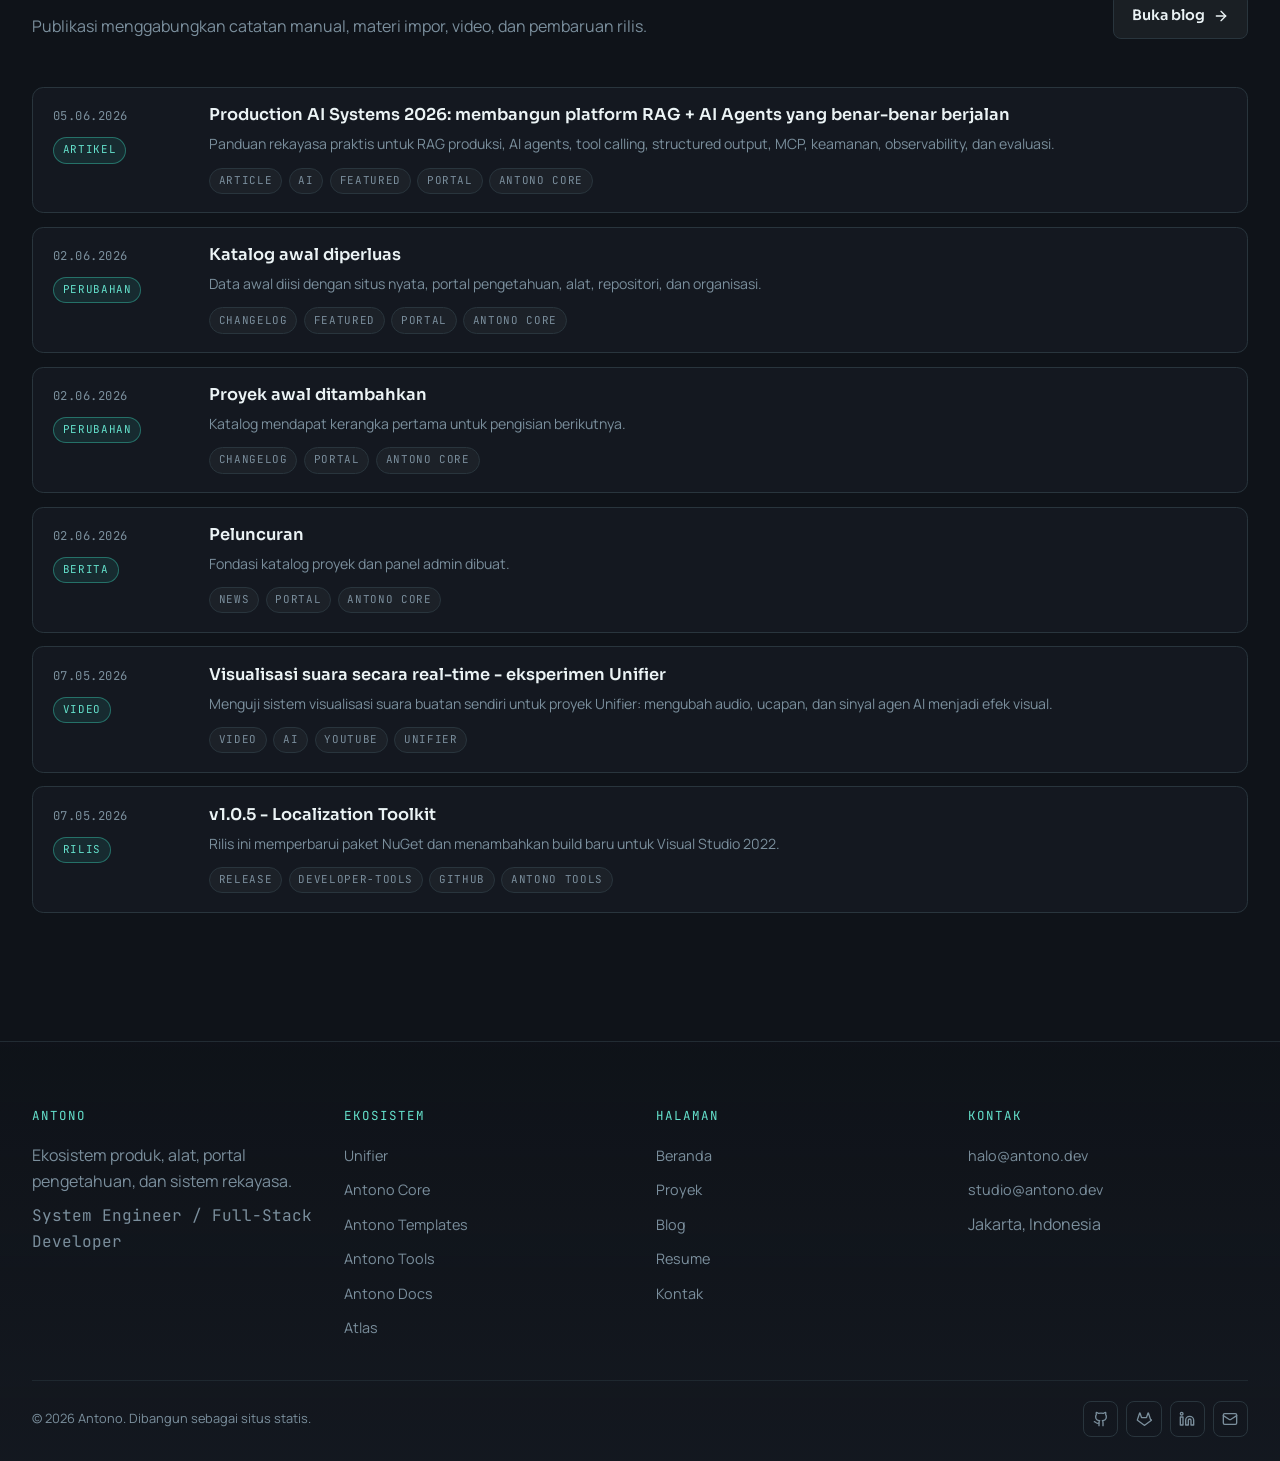
==== commit c228bf87: "Show the GitHub profile photo in the hero portrait Replace the initials placeholder in the hero pane" ====
--- a/index.html
+++ b/index.html
@@ -63,7 +63,7 @@
     </div>
     <aside class="hero__panel" data-reveal>
       <div class="portrait">
-        <span class="portrait__initials" aria-hidden="true">AN</span>
+        <img class="portrait__photo" src="assets/img/avatar.jpg" width="460" height="460" alt="Foto profil Antono" loading="lazy" decoding="async">
         <span class="portrait__scan" aria-hidden="true"></span>
       </div>
       <dl class="panel-rows">
--- a/assets/css/style.css
+++ b/assets/css/style.css
@@ -528,16 +528,15 @@
   overflow: hidden;
 }
 
-.portrait__initials {
-  font-family: var(--font-display);
-  font-size: clamp(3rem, 9vw, 5rem);
-  font-weight: 700;
-  letter-spacing: 0.04em;
-  color: transparent;
-  background: linear-gradient(135deg, hsl(var(--foreground)), hsl(var(--accent)));
-  -webkit-background-clip: text;
-  background-clip: text;
-  opacity: 0.9;
+.portrait__photo {
+  position: absolute;
+  inset: 0;
+  width: 100%;
+  height: 100%;
+  object-fit: cover;
+  object-position: center 22%;
+  display: block;
+  filter: saturate(0.92) contrast(1.03);
 }
 
 .portrait__scan {
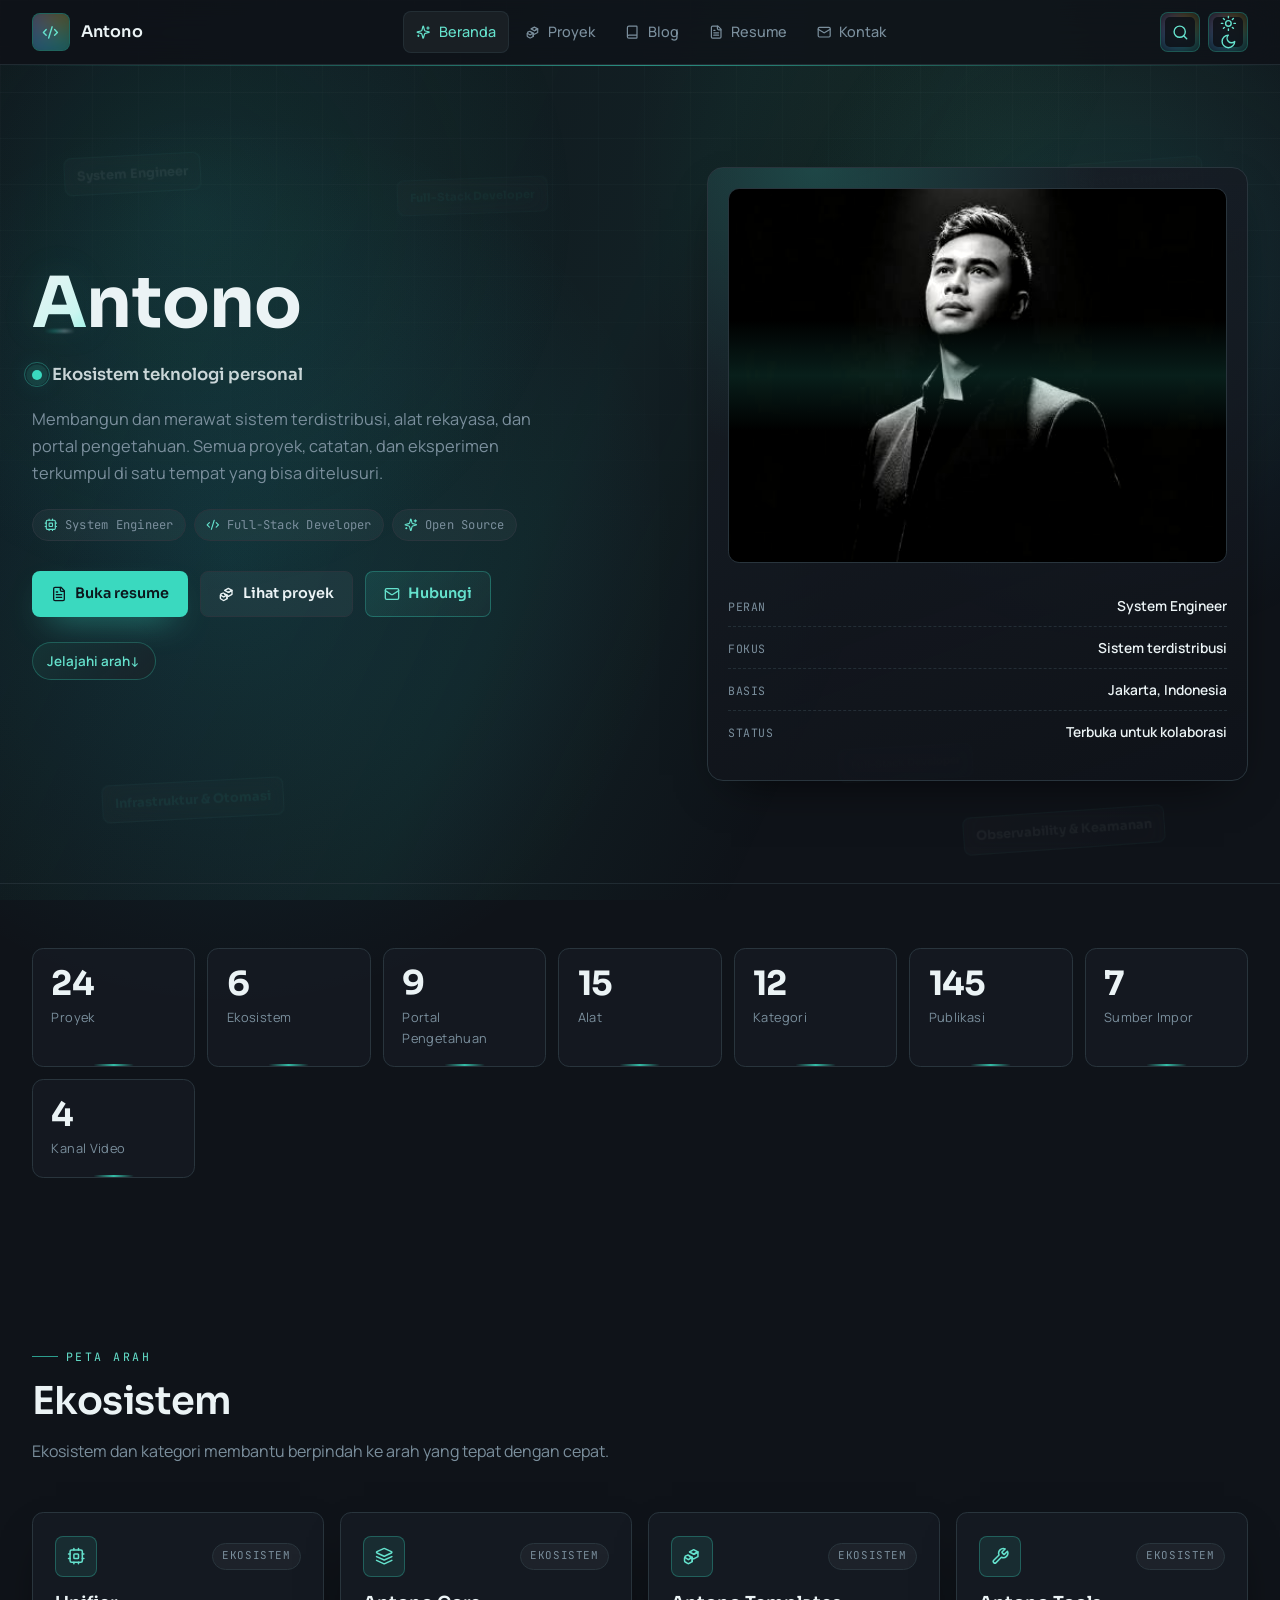
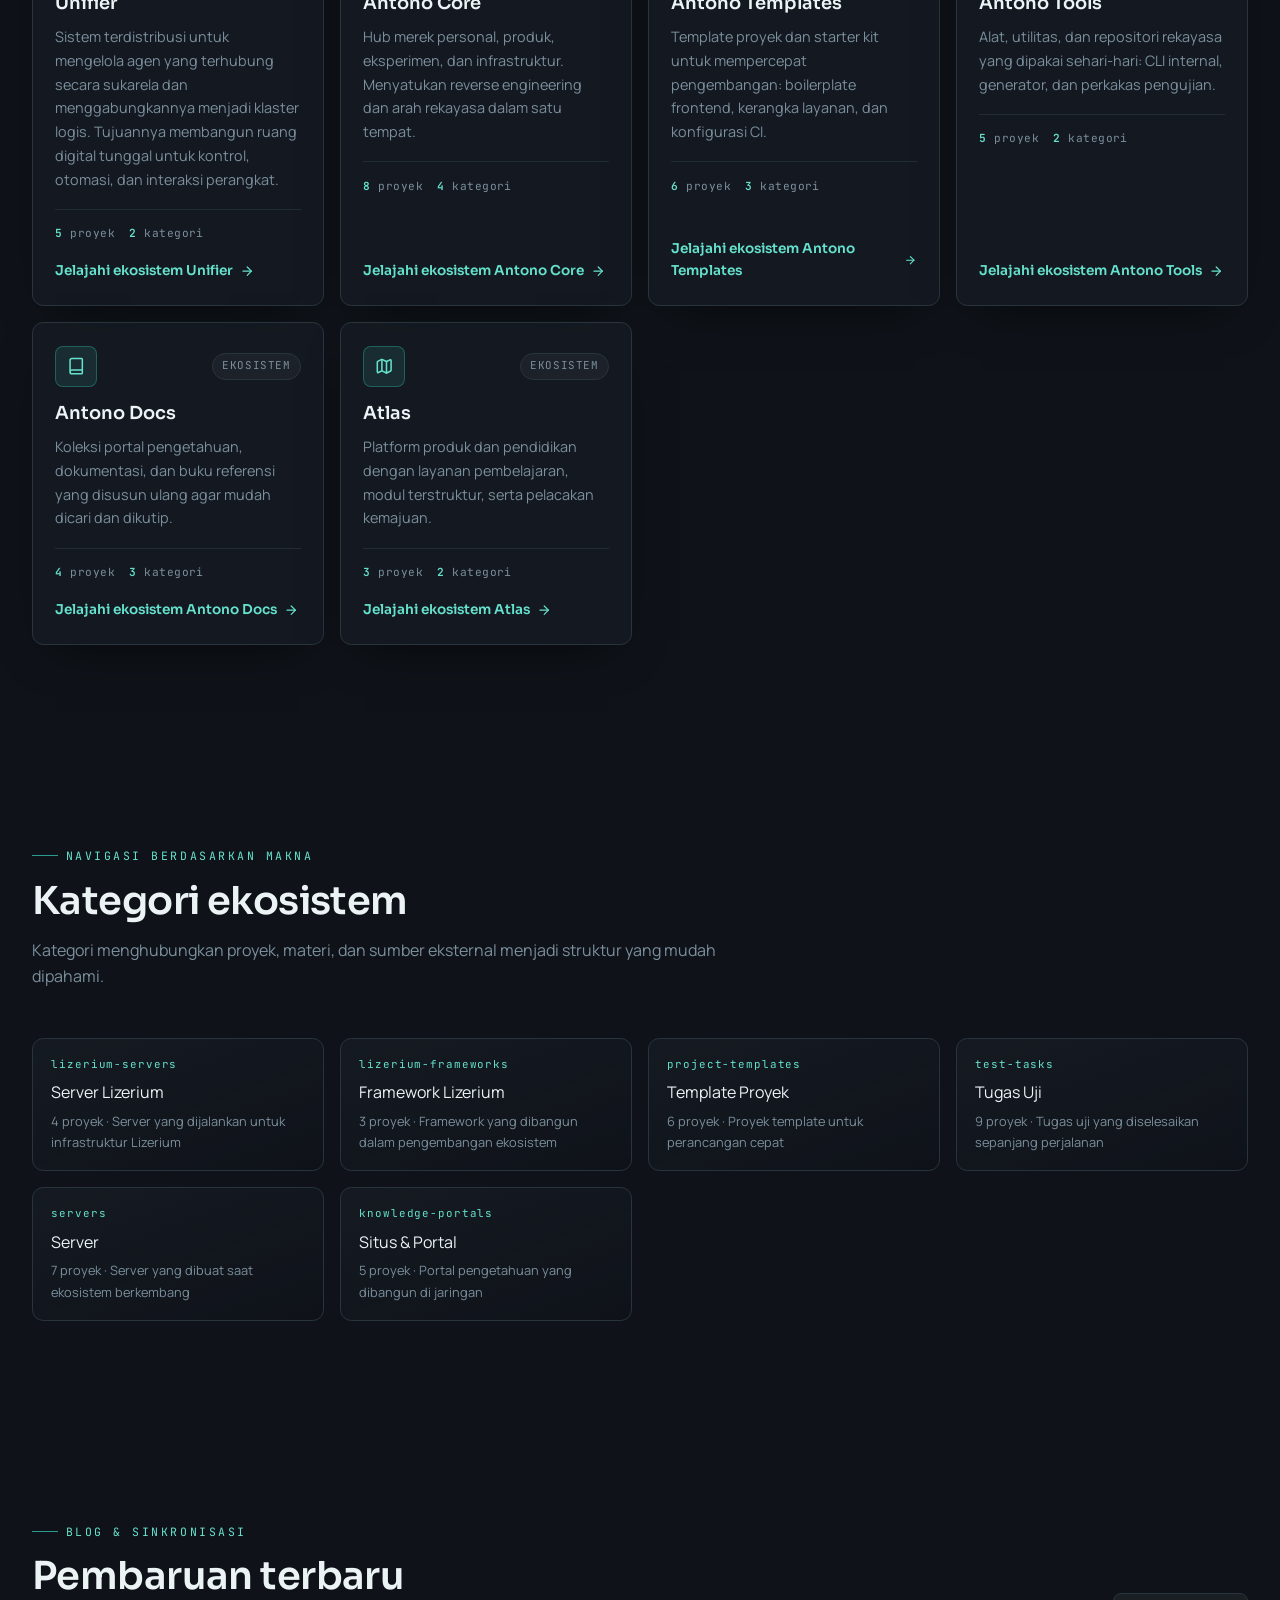
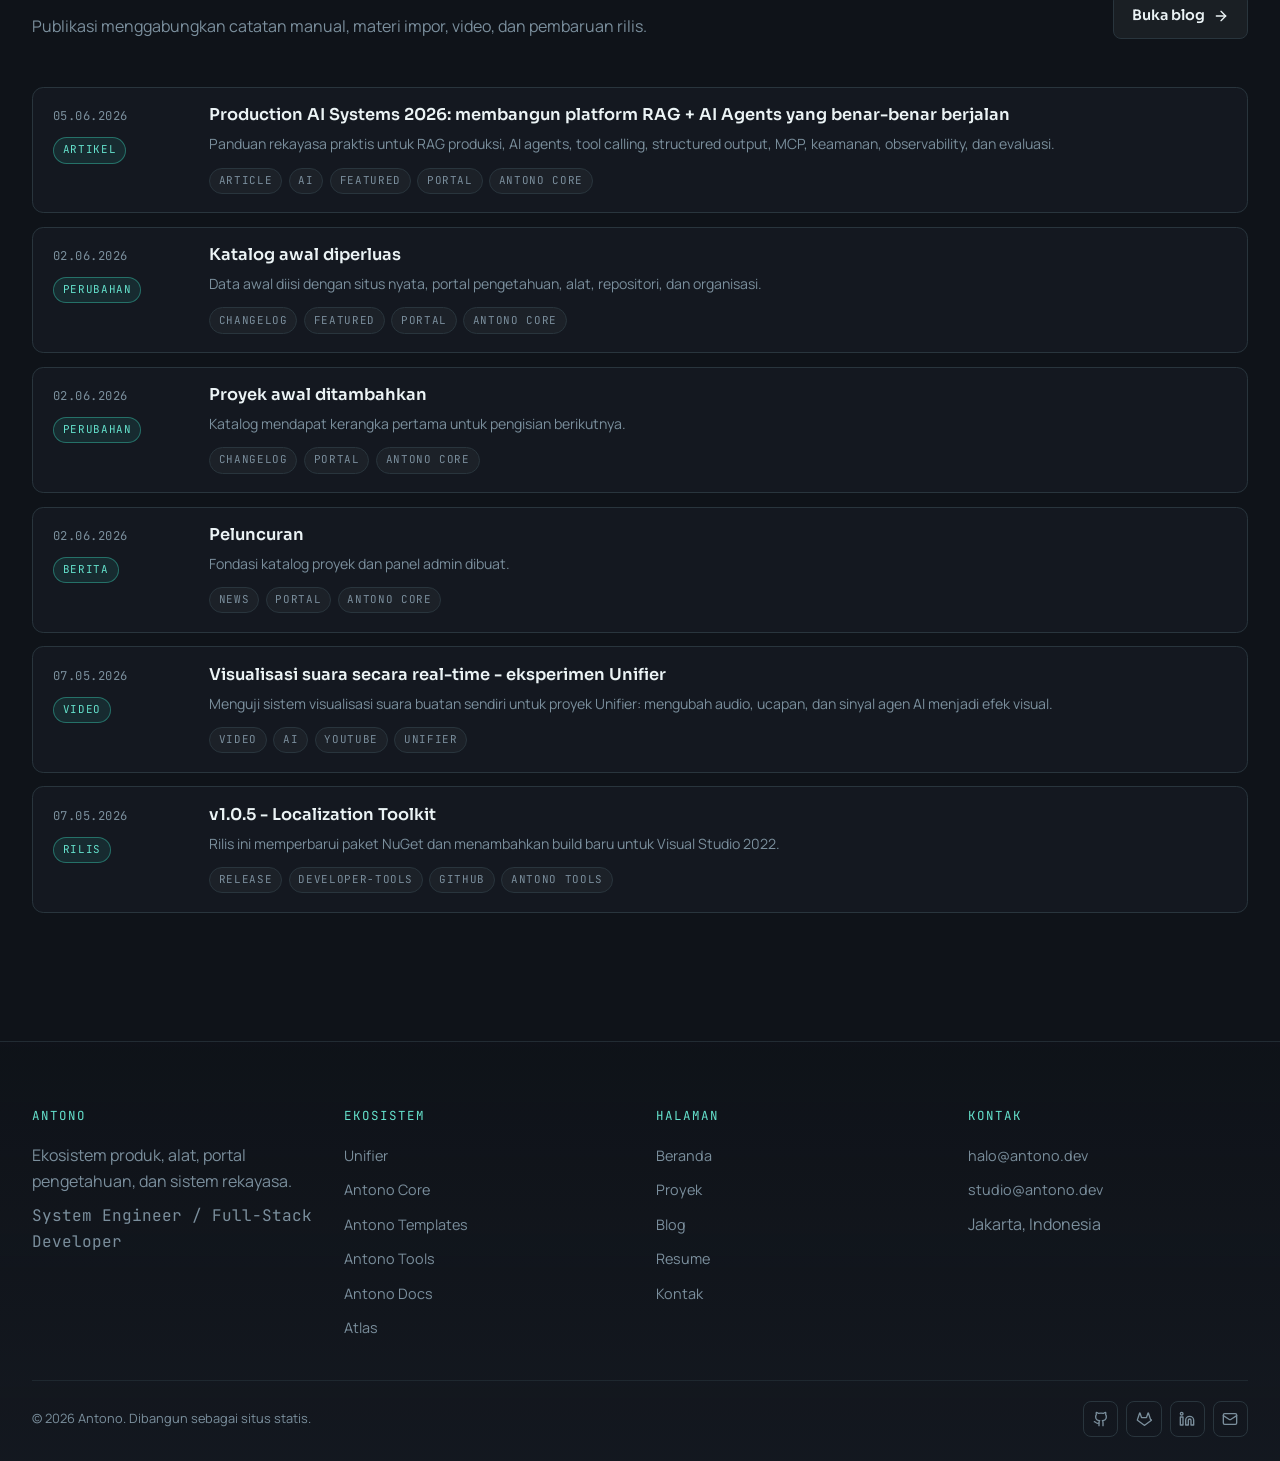
==== commit b8edbaea: "Add search-engine and social metadata The site is deployed on GitHub Pages but shipped no crawl or s" ====
--- a/index.html
+++ b/index.html
@@ -5,13 +5,34 @@
 <meta name="viewport" content="width=device-width, initial-scale=1">
 <title>Antono - Ekosistem teknologi personal</title>
 <meta name="description" content="Ekosistem produk, alat, portal pengetahuan, dan sistem rekayasa. Proyek open source, catatan teknis, dan pengalaman rekayasa.">
-<meta name="theme-color" content="#0b1116">
+<meta name="robots" content="index, follow, max-image-preview:large">
+<meta name="author" content="Antono">
+<meta name="theme-color" content="#0b1116" media="(prefers-color-scheme: dark)">
+<meta name="theme-color" content="#f6f8fa" media="(prefers-color-scheme: light)">
 <meta name="generator" content="Antono static builder">
+<link rel="canonical" href="https://antono4.github.io/AntonoProfile/">
 <link rel="icon" href="data:image/svg+xml,%3Csvg xmlns='http://www.w3.org/2000/svg' viewBox='0 0 32 32'%3E%3Crect width='32' height='32' rx='7' fill='%230b1116'/%3E%3Cpath d='M10 22V10l12 12V10' stroke='%232dd4bf' stroke-width='3' fill='none' stroke-linecap='round'/%3E%3C/svg%3E">
+<link rel="apple-touch-icon" href="assets/img/apple-touch-icon.png">
+<link rel="manifest" href="manifest.webmanifest">
+<meta property="og:type" content="website">
+<meta property="og:site_name" content="Antono">
+<meta property="og:locale" content="id_ID">
+<meta property="og:title" content="Antono - Ekosistem teknologi personal">
+<meta property="og:description" content="Ekosistem produk, alat, portal pengetahuan, dan sistem rekayasa. Proyek open source, catatan teknis, dan pengalaman rekayasa.">
+<meta property="og:url" content="https://antono4.github.io/AntonoProfile/">
+<meta property="og:image" content="https://antono4.github.io/AntonoProfile/assets/img/og-cover.png">
+<meta property="og:image:width" content="1200">
+<meta property="og:image:height" content="630">
+<meta property="og:image:alt" content="Antono - Ekosistem teknologi personal">
+<meta name="twitter:card" content="summary_large_image">
+<meta name="twitter:title" content="Antono - Ekosistem teknologi personal">
+<meta name="twitter:description" content="Ekosistem produk, alat, portal pengetahuan, dan sistem rekayasa. Proyek open source, catatan teknis, dan pengalaman rekayasa.">
+<meta name="twitter:image" content="https://antono4.github.io/AntonoProfile/assets/img/og-cover.png">
 <link rel="preconnect" href="https://fonts.googleapis.com">
 <link rel="preconnect" href="https://fonts.gstatic.com" crossorigin>
 <link rel="stylesheet" href="https://fonts.googleapis.com/css2?family=Sora:wght@400;500;600;700&family=Manrope:wght@400;500;600;700&family=JetBrains+Mono:wght@400;500&display=swap">
 <link rel="stylesheet" href="assets/css/style.css">
+<script type="application/ld+json">{"@context":"https://schema.org","@graph":[{"@type":"WebSite","@id":"https://antono4.github.io/AntonoProfile/#website","url":"https://antono4.github.io/AntonoProfile/","name":"Antono","description":"Ekosistem teknologi personal","inLanguage":"id-ID","publisher":{"@id":"https://antono4.github.io/AntonoProfile/#person"}},{"@type":"Person","@id":"https://antono4.github.io/AntonoProfile/#person","name":"Antono","url":"https://antono4.github.io/AntonoProfile/","jobTitle":"System Engineer / Full-Stack Developer","image":"https://antono4.github.io/AntonoProfile/assets/img/avatar.jpg","address":{"@type":"PostalAddress","addressLocality":"Jakarta, Indonesia"},"sameAs":["https://github.com/antono4"]},{"@type":"WebPage","@id":"https://antono4.github.io/AntonoProfile/","url":"https://antono4.github.io/AntonoProfile/","name":"Antono - Ekosistem teknologi personal","description":"Ekosistem produk, alat, portal pengetahuan, dan sistem rekayasa. Proyek open source, catatan teknis, dan pengalaman rekayasa.","isPartOf":{"@id":"https://antono4.github.io/AntonoProfile/#website"},"inLanguage":"id-ID"}]}</script>
 </head>
 <body>
 <a class="sr-only" href="#main">Lewati ke konten utama</a>
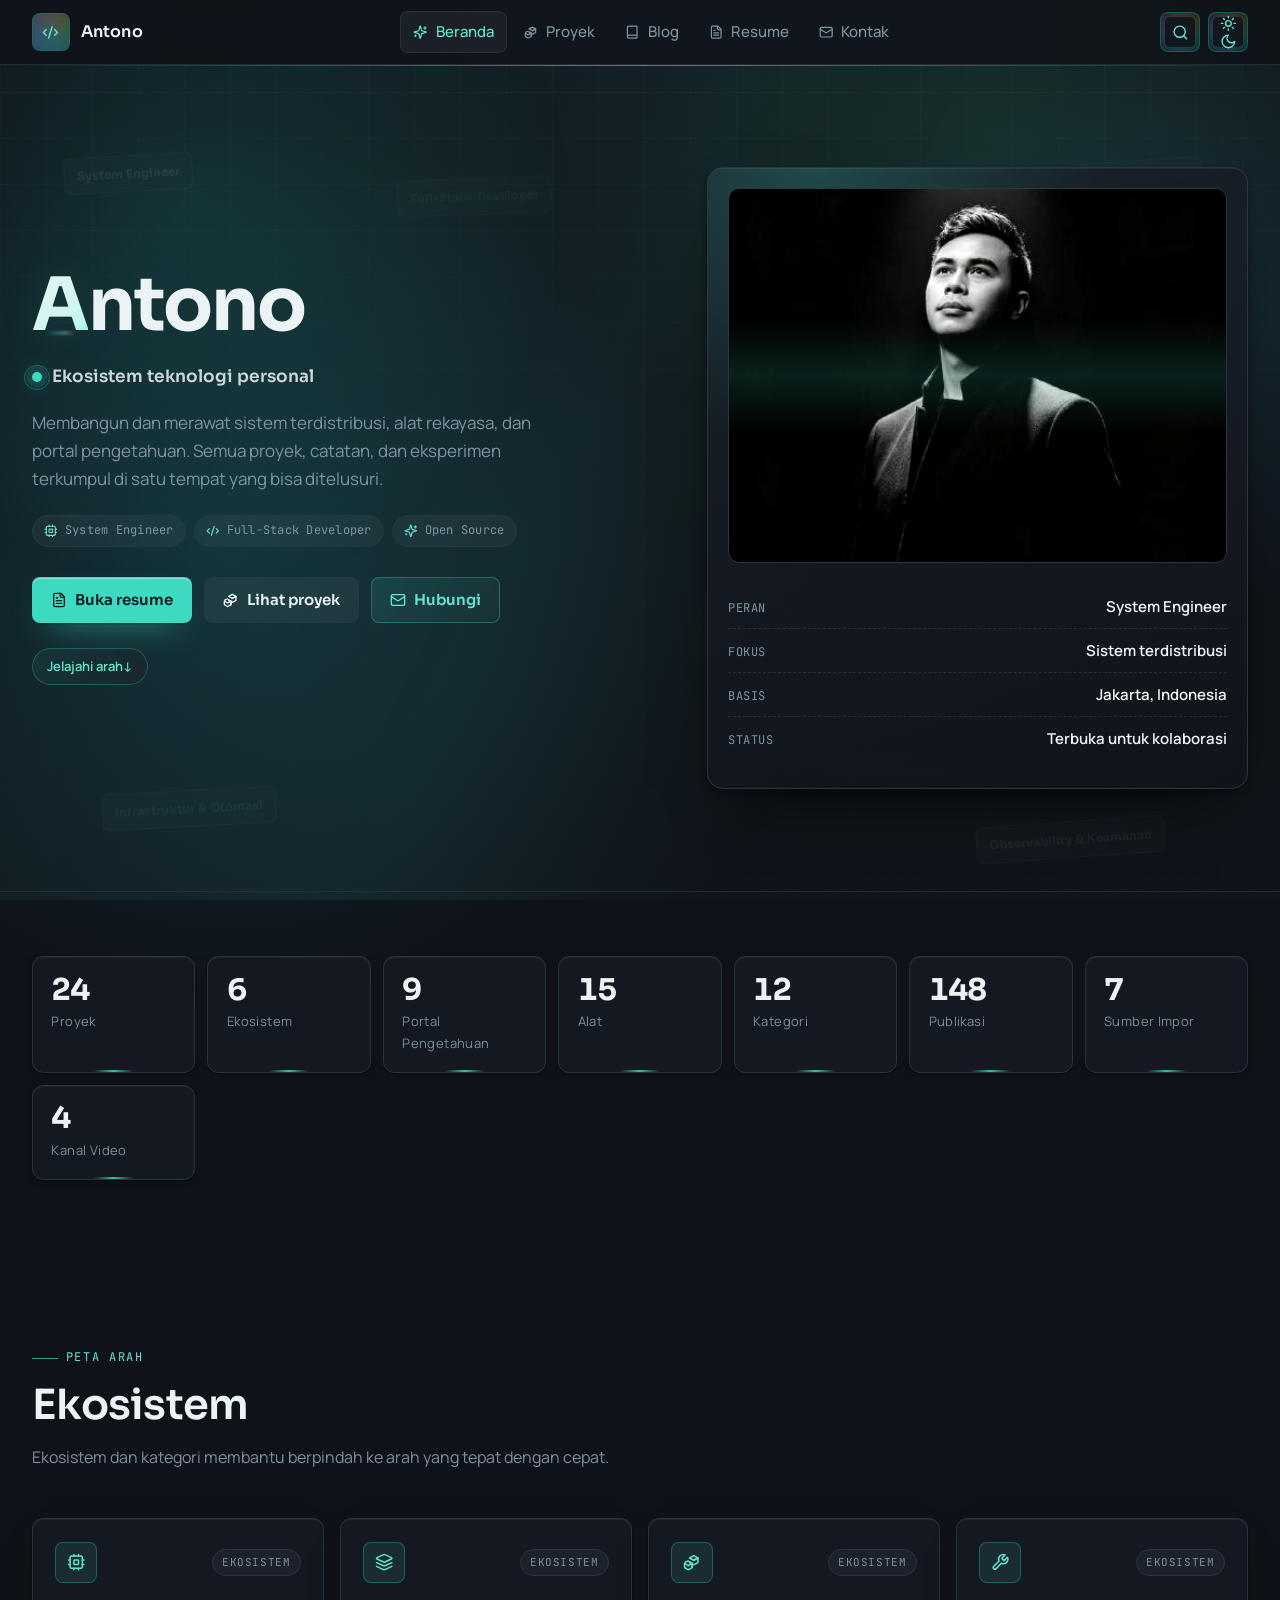
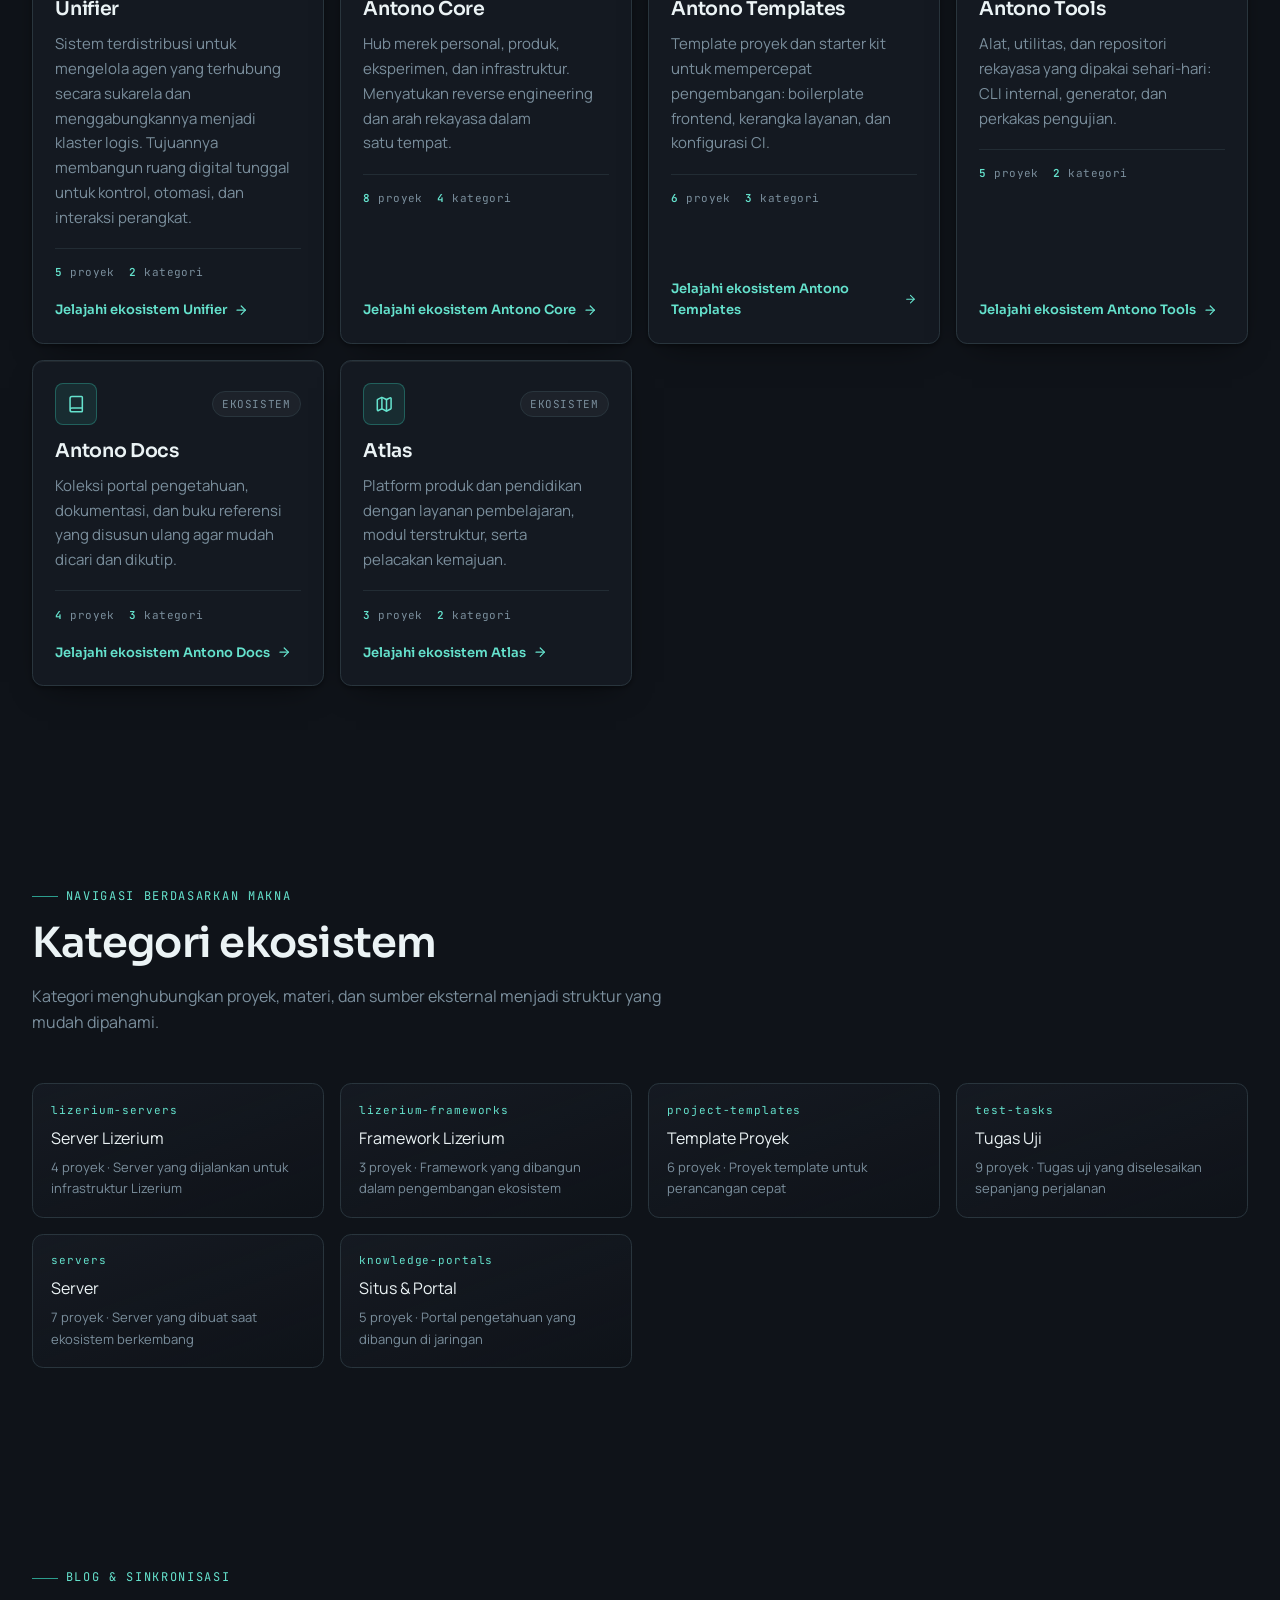
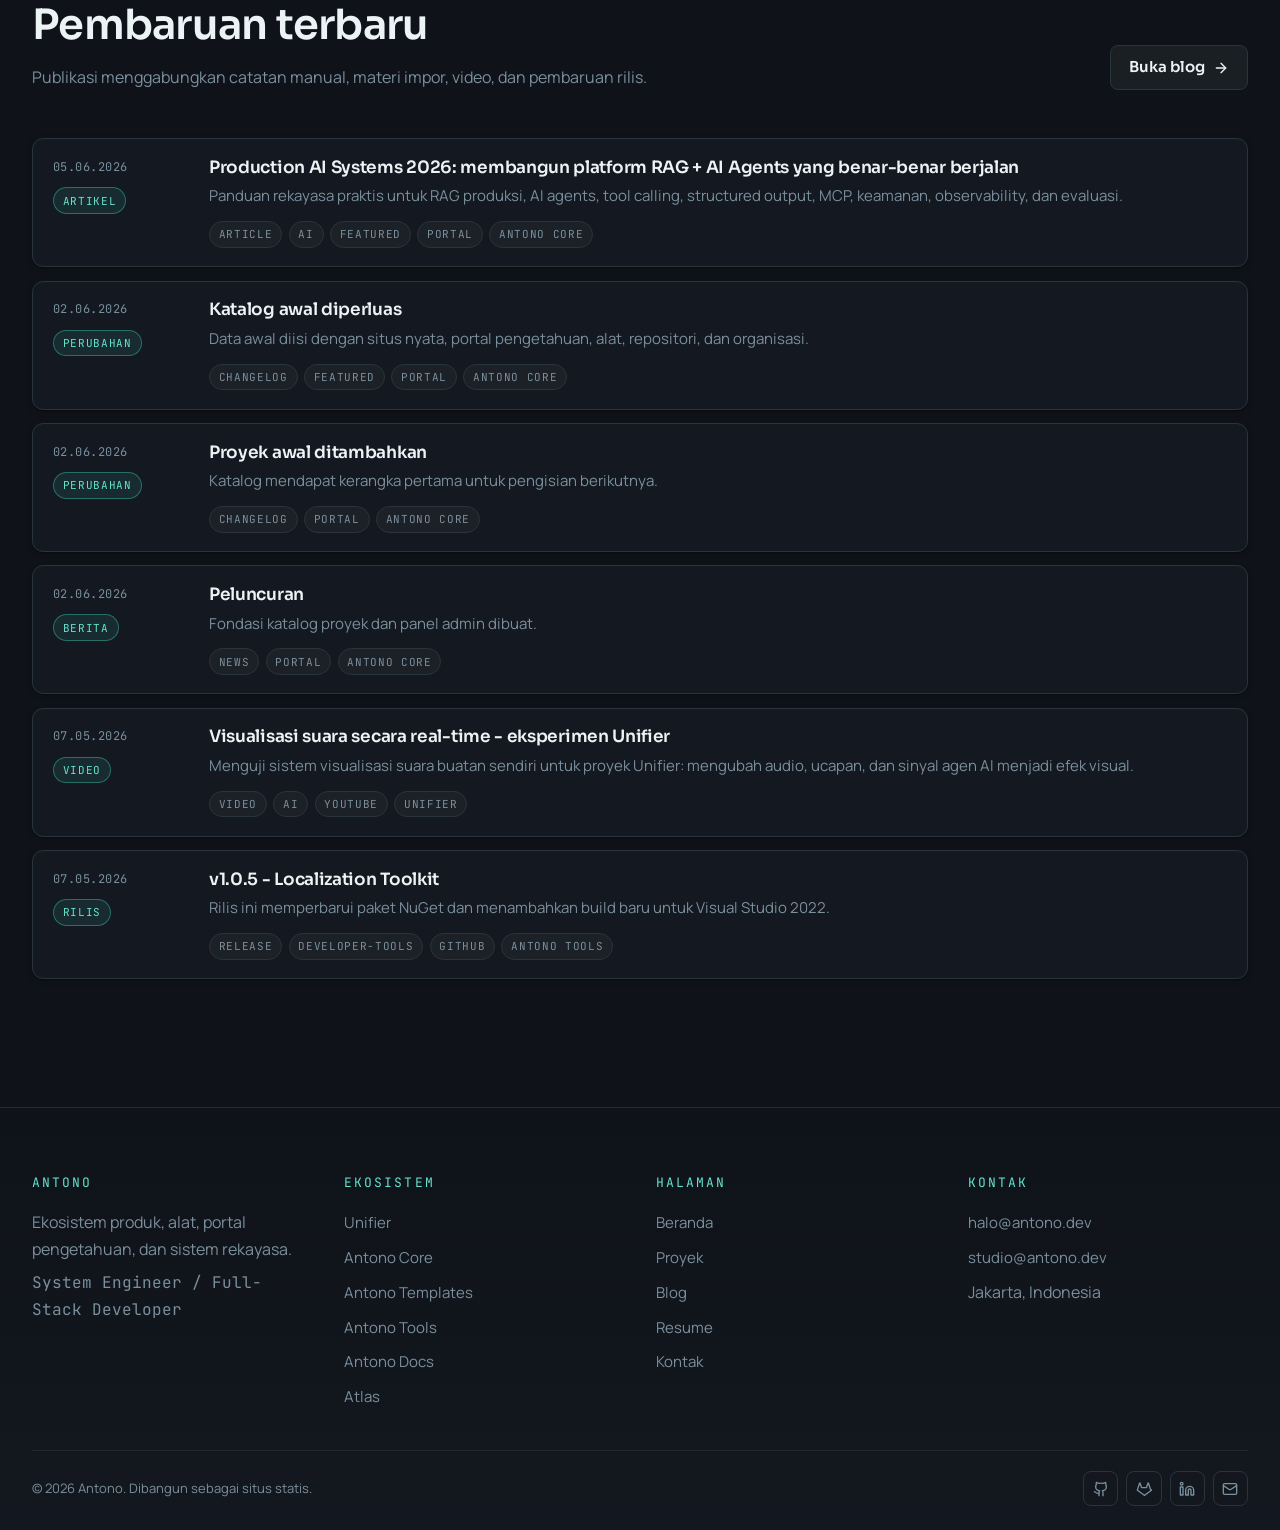
==== commit 490ee9b6: "Refine visual system: type scale, depth hierarchy, and atmosphere The design already had a sound tok" ====
--- a/index.html
+++ b/index.html
@@ -7,8 +7,7 @@
 <meta name="description" content="Ekosistem produk, alat, portal pengetahuan, dan sistem rekayasa. Proyek open source, catatan teknis, dan pengalaman rekayasa.">
 <meta name="robots" content="index, follow, max-image-preview:large">
 <meta name="author" content="Antono">
-<meta name="theme-color" content="#0b1116" media="(prefers-color-scheme: dark)">
-<meta name="theme-color" content="#f6f8fa" media="(prefers-color-scheme: light)">
+<meta name="theme-color" content="#0f131a">
 <meta name="generator" content="Antono static builder">
 <link rel="canonical" href="https://antono4.github.io/AntonoProfile/">
 <link rel="icon" href="data:image/svg+xml,%3Csvg xmlns='http://www.w3.org/2000/svg' viewBox='0 0 32 32'%3E%3Crect width='32' height='32' rx='7' fill='%230b1116'/%3E%3Cpath d='M10 22V10l12 12V10' stroke='%232dd4bf' stroke-width='3' fill='none' stroke-linecap='round'/%3E%3C/svg%3E">
@@ -37,6 +36,7 @@
 <body>
 <a class="sr-only" href="#main">Lewati ke konten utama</a>
 <div class="atmosphere" aria-hidden="true"></div>
+<div class="grain" aria-hidden="true"></div>
 <div class="page">
 <header class="site-header">
   <div class="shell site-header__inner">
--- a/assets/css/style.css
+++ b/assets/css/style.css
@@ -15,6 +15,39 @@
   --glow-a: rgba(34, 211, 238, 0.12);
   --glow-b: rgba(74, 222, 128, 0.10);
 
+  /* --- Type scale -----------------------------------------------------------
+     One ramp instead of ad-hoc sizes. Steps are named by role, not by number,
+     so "this is a label" survives a future resize of the whole ramp. */
+  --text-2xs: 0.6875rem;   /* 11px - mono keys, tags, counters */
+  --text-xs: 0.75rem;      /* 12px - eyebrows, meta, field labels */
+  --text-sm: 0.8125rem;    /* 13px - dense body, card meta */
+  --text-base: 0.9375rem;  /* 15px - secondary body copy */
+  --text-md: 1rem;         /* 16px - body */
+  --text-lg: 1.0625rem;    /* 17px - lede, card titles */
+  --text-xl: 1.1875rem;    /* 19px - feature titles */
+  --text-2xl: clamp(1.5rem, 2.4vw, 1.875rem);
+  --text-3xl: clamp(1.85rem, 4.2vw, 2.6rem);
+  --text-display: clamp(2.7rem, 10.5vw, 4.6rem);
+
+  /* Tracking tightens as type grows: large text needs negative tracking to
+     look even, small caps-y labels need positive tracking to stay legible. */
+  --track-display: -0.03em;
+  --track-title: -0.018em;
+  --track-body: 0;
+  --track-label: 0.14em;
+  --track-mono: 0.05em;
+
+  /* --- Space scale: 4px base ---------------------------------------------- */
+  --space-1: 0.25rem;
+  --space-2: 0.5rem;
+  --space-3: 0.75rem;
+  --space-4: 1rem;
+  --space-5: 1.25rem;
+  --space-6: 1.5rem;
+  --space-8: 2rem;
+  --space-10: 2.5rem;
+  --space-12: 3rem;
+
   --radius: 0.7rem;
   --radius-sm: 0.5rem;
   --radius-lg: 1rem;
@@ -25,8 +58,18 @@
   --font-body: "Manrope", ui-sans-serif, system-ui, sans-serif;
   --font-mono: "JetBrains Mono", ui-monospace, SFMono-Regular, Menlo, monospace;
 
-  --shadow-card: 0 18px 48px -24px rgba(0, 0, 0, 0.85);
+  /* --- Depth: three levels, each two shadows (contact + ambient) -----------
+     A single hard shadow reads as a flat drop; pairing a tight contact shadow
+     with a wide ambient one is what makes a surface look lifted. */
+  --shadow-1: 0 1px 2px rgba(0, 0, 0, 0.4), 0 2px 8px -4px rgba(0, 0, 0, 0.5);
+  --shadow-2: 0 2px 4px rgba(0, 0, 0, 0.35), 0 12px 32px -16px rgba(0, 0, 0, 0.7);
+  --shadow-3: 0 4px 10px rgba(0, 0, 0, 0.4), 0 28px 60px -28px rgba(0, 0, 0, 0.85);
+  --shadow-card: var(--shadow-2);
+  /* Top-edge light catch: sells a surface as a physical plane facing the light. */
+  --inset-hi: inset 0 1px 0 hsl(var(--foreground) / 0.06);
+
   --ease: cubic-bezier(0.22, 0.8, 0.28, 1);
+  --ease-out: cubic-bezier(0.16, 1, 0.3, 1);
   color-scheme: dark;
 }
 
@@ -34,13 +77,19 @@
   --background: 195 45% 96%;
   --foreground: 210 30% 12%;
   --border: 200 24% 78%;
-  --muted: 205 15% 43%;
+  --muted: 205 15% 40%;
   --accent: 174 68% 38%;
-  --accent-ink: 174 74% 27%;
+  --accent-ink: 174 74% 25%;
   --panel: 0 0% 100%;
   --glow-a: rgba(20, 184, 166, 0.16);
   --glow-b: rgba(14, 165, 233, 0.12);
-  --shadow-card: 0 18px 40px -28px rgba(15, 40, 60, 0.45);
+  --shadow-1: 0 1px 2px rgba(15, 40, 60, 0.06), 0 2px 8px -4px rgba(15, 40, 60, 0.10);
+  --shadow-2: 0 2px 4px rgba(15, 40, 60, 0.05), 0 14px 30px -18px rgba(15, 40, 60, 0.28);
+  --shadow-3: 0 4px 10px rgba(15, 40, 60, 0.07), 0 30px 60px -30px rgba(15, 40, 60, 0.32);
+  --shadow-card: var(--shadow-2);
+  /* On a light canvas the light comes from above too, but a white inset line is
+     invisible on white - use a faint shadow-side line instead. */
+  --inset-hi: inset 0 1px 0 rgba(255, 255, 255, 0.9);
   color-scheme: light;
 }
 
@@ -61,21 +110,43 @@
     hsl(var(--background));
   color: hsl(var(--foreground));
   font-family: var(--font-body);
-  font-size: 1rem;
+  font-size: var(--text-md);
   line-height: 1.65;
   -webkit-font-smoothing: antialiased;
-}
-
-h1, h2, h3, h4 { font-family: var(--font-display); font-weight: 600; line-height: 1.15; margin: 0; }
+  -moz-osx-font-smoothing: grayscale;
+  text-rendering: optimizeLegibility;
+}
+
+h1, h2, h3, h4 { font-family: var(--font-display); font-weight: 600; line-height: 1.15; margin: 0; letter-spacing: var(--track-title); }
 p { margin: 0; }
 a { color: inherit; text-decoration: none; }
 img, svg { display: block; max-width: 100%; }
 button { font: inherit; color: inherit; background: none; border: 0; cursor: pointer; }
 ul { margin: 0; padding: 0; list-style: none; }
 
+/* Headings are usually short and never want an orphaned last word; long body
+   copy reads better without a ragged final line. `pretty` is the stronger hint
+   but is not everywhere yet, so both are declared. */
+h1, h2, h3 { text-wrap: balance; }
+p, li { text-wrap: pretty; }
+
 ::selection { background: hsl(var(--accent) / 0.3); color: hsl(var(--foreground)); }
 
 :focus-visible { outline: 2px solid hsl(var(--accent)); outline-offset: 2px; border-radius: 4px; }
+
+/* The header is sticky, so an in-page jump would otherwise land with the
+   heading tucked underneath it. Every scroll target claims the header's
+   height (plus a little air) as clearance. */
+:target,
+[id] { scroll-margin-top: 5.5rem; }
+
+/* Briefly flag whichever section was just jumped to, so the jump is legible
+   rather than just a silent repositioning. */
+@keyframes target-flash {
+  from { background-color: hsl(var(--accent) / 0.09); }
+  to { background-color: transparent; }
+}
+:target { animation: target-flash 1.6s var(--ease-out) both; }
 
 .shell { width: 100%; max-width: var(--shell); margin-inline: auto; padding-inline: var(--gutter); }
 
@@ -104,6 +175,34 @@
   position: absolute;
   inset: 0;
   background: linear-gradient(115deg, transparent 0, hsl(var(--accent) / 0.07) 46%, transparent 68%);
+}
+
+/* Film grain. Flat gradients band badly on cheap panels, and a little noise
+   reads as "photographed surface" rather than "CSS gradient". It is a data URI
+   so it costs no request, and `mix-blend-mode: overlay` keeps it from washing
+   out the type. Kept very low opacity on purpose - it should be felt, not seen. */
+.grain {
+  position: fixed;
+  inset: 0;
+  z-index: 2;
+  pointer-events: none;
+  opacity: 0.16;
+  mix-blend-mode: overlay;
+  background-image: url("data:image/svg+xml,%3Csvg xmlns='http://www.w3.org/2000/svg' width='140' height='140'%3E%3Cfilter id='n'%3E%3CfeTurbulence type='fractalNoise' baseFrequency='0.85' numOctaves='3' stitchTiles='stitch'/%3E%3CfeColorMatrix type='saturate' values='0'/%3E%3C/filter%3E%3Crect width='140' height='140' filter='url(%23n)'/%3E%3C/svg%3E");
+}
+
+@media (prefers-reduced-motion: no-preference) {
+  /* A very slow drift keeps the grain from looking like a printed overlay. */
+  .grain { animation: grain-shift 8s steps(6) infinite; }
+}
+
+@keyframes grain-shift {
+  0%, 100% { transform: translate(0, 0); }
+  16% { transform: translate(-2%, 1%); }
+  33% { transform: translate(1%, -2%); }
+  50% { transform: translate(-1%, 2%); }
+  66% { transform: translate(2%, 1%); }
+  83% { transform: translate(-2%, -1%); }
 }
 
 .page { position: relative; z-index: 1; }
@@ -171,7 +270,7 @@
   border: 1px solid transparent;
   border-radius: var(--radius-sm);
   color: hsl(var(--muted));
-  font-size: 0.9rem;
+  font-size: var(--text-base);
   font-weight: 500;
   transition: color 0.2s, background 0.2s, border-color 0.2s;
 }
@@ -236,7 +335,7 @@
   border-radius: var(--radius-sm);
   background: hsl(var(--background) / 0.4);
   color: hsl(var(--muted));
-  font-size: 0.85rem;
+  font-size: var(--text-sm);
   letter-spacing: 0.04em;
 }
 
@@ -271,7 +370,7 @@
   border: 1px solid transparent;
   border-radius: var(--radius-sm);
   font-family: var(--font-display);
-  font-size: 0.9rem;
+  font-size: var(--text-base);
   font-weight: 600;
   overflow: hidden;
   transition: transform 0.2s var(--ease), background 0.25s, border-color 0.25s, box-shadow 0.25s;
@@ -283,10 +382,10 @@
 .btn--primary {
   background: hsl(var(--accent));
   color: hsl(200 40% 8%);
-  box-shadow: 0 14px 34px -16px hsl(var(--accent) / 0.8);
-}
-
-.btn--primary:hover { box-shadow: 0 20px 44px -16px hsl(var(--accent) / 0.95); }
+  box-shadow: 0 1px 2px rgba(0, 0, 0, 0.3), 0 14px 34px -16px hsl(var(--accent) / 0.8), inset 0 1px 0 rgba(255, 255, 255, 0.35);
+}
+
+.btn--primary:hover { box-shadow: 0 1px 2px rgba(0, 0, 0, 0.3), 0 20px 44px -16px hsl(var(--accent) / 0.95), inset 0 1px 0 rgba(255, 255, 255, 0.45); }
 
 .btn--ghost { border-color: hsl(var(--border)); background: hsl(var(--foreground) / 0.05); color: hsl(var(--foreground)); }
 .btn--ghost:hover { background: hsl(var(--foreground) / 0.1); border-color: hsl(var(--accent) / 0.5); }
@@ -335,7 +434,7 @@
   background: linear-gradient(135deg, hsl(var(--foreground) / 0.034), hsl(var(--accent) / 0.024)), hsl(var(--background) / 0.14);
   color: hsl(var(--foreground) / 0.18);
   font-family: var(--font-display);
-  font-size: clamp(0.76rem, 1vw, 1.02rem);
+  font-size: var(--text-xs);
   font-weight: 700;
   white-space: nowrap;
   backdrop-filter: blur(10px);
@@ -343,9 +442,9 @@
 }
 
 .plaque[data-plaque="1"] { top: clamp(4.5rem, 7vw, 6.4rem); left: 5vw; opacity: 0.38; transform: rotate(-3deg); }
-.plaque[data-plaque="2"] { top: clamp(6rem, 8.8vw, 8rem); left: 31vw; max-width: min(32rem, 38vw); color: hsl(var(--accent) / 0.2); font-size: clamp(0.68rem, 0.88vw, 0.9rem); opacity: 0.26; transform: rotate(-2deg); animation-duration: 56s; }
+.plaque[data-plaque="2"] { top: clamp(6rem, 8.8vw, 8rem); left: 31vw; max-width: min(32rem, 38vw); color: hsl(var(--accent) / 0.2); font-size: var(--text-xs); opacity: 0.26; transform: rotate(-2deg); animation-duration: 56s; }
 .plaque[data-plaque="3"] { top: clamp(5rem, 7.4vw, 6.7rem); right: 6vw; max-width: min(30rem, 34vw); opacity: 0.24; transform: rotate(-4deg); animation-duration: 64s; }
-.plaque[data-plaque="4"] { right: 24vw; bottom: clamp(5.25rem, 8vw, 7rem); max-width: min(25rem, 30vw); color: hsl(var(--foreground) / 0.13); font-size: clamp(0.64rem, 0.8vw, 0.84rem); opacity: 0.18; transform: rotate(-3deg); animation-duration: 70s; }
+.plaque[data-plaque="4"] { right: 24vw; bottom: clamp(5.25rem, 8vw, 7rem); max-width: min(25rem, 30vw); color: hsl(var(--foreground) / 0.13); font-size: var(--text-2xs); opacity: 0.18; transform: rotate(-3deg); animation-duration: 70s; }
 .plaque[data-plaque="5"] { bottom: clamp(3rem, 5vw, 4.5rem); left: 8vw; max-width: min(34rem, 42vw); color: hsl(var(--accent) / 0.18); opacity: 0.42; transform: rotate(-3deg); animation-duration: 58s; }
 .plaque[data-plaque="6"] { right: 9vw; bottom: clamp(1rem, 2.6vw, 2.3rem); max-width: min(38rem, 48vw); color: hsl(var(--foreground) / 0.16); opacity: 0.34; transform: rotate(-4deg); animation-duration: 66s; }
 
@@ -369,11 +468,34 @@
 
 .hero__copy { position: relative; max-width: 46rem; min-width: 0; }
 
+/* Hero arrival: one orchestrated sequence on load rather than scattered
+   micro-animations. Each block starts slightly after the one above it, which
+   reads as the page assembling itself. */
+@media (prefers-reduced-motion: no-preference) {
+  /* No `opacity: 0` on the element itself - the backwards fill from `both`
+     already hides it during the delay, so content stays visible if the
+     animation never runs. */
+  .hero__copy > * {
+    animation: hero-rise 0.85s var(--ease-out) both;
+  }
+  .hero__copy > *:nth-child(1) { animation-delay: 0.05s; }
+  .hero__copy > *:nth-child(2) { animation-delay: 0.14s; }
+  .hero__copy > *:nth-child(3) { animation-delay: 0.23s; }
+  .hero__copy > *:nth-child(4) { animation-delay: 0.32s; }
+  .hero__copy > *:nth-child(5) { animation-delay: 0.41s; }
+  .hero__copy > *:nth-child(6) { animation-delay: 0.5s; }
+}
+
+@keyframes hero-rise {
+  from { opacity: 0; transform: translateY(16px); }
+  to { opacity: 1; transform: none; }
+}
+
 .wordmark {
-  font-size: clamp(2.6rem, 11vw, 4.4rem);
+  font-size: var(--text-display);
   font-weight: 700;
-  letter-spacing: -0.01em;
-  line-height: 1;
+  letter-spacing: var(--track-display);
+  line-height: 0.95;
   margin: 0;
   white-space: nowrap;
 }
@@ -421,7 +543,7 @@
   gap: 0.6rem;
   color: hsl(var(--foreground) / 0.85);
   font-family: var(--font-display);
-  font-size: clamp(0.95rem, 1.3vw, 1.1rem);
+  font-size: var(--text-lg);
   font-weight: 600;
 }
 
@@ -455,7 +577,7 @@
   100% { opacity: 0; transform: scale(1.45); }
 }
 
-.hero__lede { margin-top: 1.1rem; max-width: 34rem; color: hsl(var(--muted)); font-size: 1.02rem; }
+.hero__lede { margin-top: 1.1rem; max-width: 34rem; color: hsl(var(--muted)); font-size: var(--text-lg); }
 .hero__roles { display: flex; flex-wrap: wrap; gap: 0.5rem; margin-top: 1.4rem; }
 
 .role-chip {
@@ -468,7 +590,7 @@
   background: hsl(var(--foreground) / 0.04);
   color: hsl(var(--muted));
   font-family: var(--font-mono);
-  font-size: 0.76rem;
+  font-size: var(--text-xs);
   letter-spacing: 0.02em;
 }
 
@@ -485,7 +607,7 @@
   border-radius: 999px;
   background: linear-gradient(135deg, hsl(var(--accent) / 0.13), hsl(var(--foreground) / 0.035)), hsl(var(--background) / 0.56);
   color: hsl(var(--accent-ink));
-  font-size: 0.84rem;
+  font-size: var(--text-sm);
   font-weight: 600;
   backdrop-filter: blur(12px);
   transition: border-color 0.25s, transform 0.25s var(--ease);
@@ -501,7 +623,7 @@
   border: 1px solid hsl(var(--border));
   border-radius: var(--radius-lg);
   background: linear-gradient(160deg, hsl(var(--panel) / 0.9), hsl(var(--background) / 0.75));
-  box-shadow: var(--shadow-card);
+  box-shadow: var(--shadow-3), var(--inset-hi);
   overflow: hidden;
 }
 
@@ -561,11 +683,11 @@
   gap: 1rem;
   padding-bottom: 0.55rem;
   border-bottom: 1px dashed hsl(var(--border) / 0.8);
-  font-size: 0.86rem;
+  font-size: var(--text-base);
 }
 
 .panel-row:last-child { border-bottom: 0; padding-bottom: 0; }
-.panel-row dt { color: hsl(var(--muted)); font-family: var(--font-mono); font-size: 0.72rem; letter-spacing: 0.05em; text-transform: uppercase; }
+.panel-row dt { color: hsl(var(--muted)); font-family: var(--font-mono); font-size: var(--text-xs); letter-spacing: var(--track-mono); text-transform: uppercase; }
 .panel-row dd { margin: 0; text-align: right; font-weight: 600; }
 
 /* ---------- 7. Sections ---------- */
@@ -582,14 +704,14 @@
   margin-bottom: 0.85rem;
   color: hsl(var(--accent-ink));
   font-family: var(--font-mono);
-  font-size: 0.72rem;
-  letter-spacing: 0.22em;
+  font-size: var(--text-xs);
+  letter-spacing: var(--track-label);
   text-transform: uppercase;
 }
 
 .eyebrow::before { content: ""; width: 1.6rem; height: 1px; background: hsl(var(--accent) / 0.7); }
 
-.section__title { font-size: clamp(1.6rem, 3.6vw, 2.4rem); letter-spacing: -0.015em; }
+.section__title { font-size: var(--text-3xl); letter-spacing: var(--track-title); }
 .section__lede { margin-top: 0.9rem; color: hsl(var(--muted)); }
 
 /* ---------- 8. Stats ---------- */
@@ -601,8 +723,9 @@
   border: 1px solid hsl(var(--border));
   border-radius: var(--radius);
   background: hsl(var(--panel) / 0.65);
+  box-shadow: var(--shadow-1), var(--inset-hi);
   overflow: hidden;
-  transition: border-color 0.25s, transform 0.25s var(--ease);
+  transition: border-color 0.25s, transform 0.25s var(--ease), box-shadow 0.25s;
 }
 
 .stat::after {
@@ -616,11 +739,11 @@
   transition: transform 0.4s var(--ease);
 }
 
-.stat:hover { border-color: hsl(var(--accent) / 0.45); transform: translateY(-3px); }
+.stat:hover { border-color: hsl(var(--accent) / 0.45); transform: translateY(-3px); box-shadow: var(--shadow-2), var(--inset-hi); }
 .stat:hover::after { transform: scaleX(1); }
 
-.stat__value { font-family: var(--font-display); font-size: clamp(1.6rem, 3vw, 2.1rem); font-weight: 700; line-height: 1; letter-spacing: -0.02em; }
-.stat__label { margin-top: 0.4rem; color: hsl(var(--muted)); font-size: 0.8rem; letter-spacing: 0.03em; }
+.stat__value { font-family: var(--font-display); font-size: var(--text-2xl); font-weight: 700; line-height: 1; letter-spacing: var(--track-display); font-variant-numeric: tabular-nums; }
+.stat__label { margin-top: 0.4rem; color: hsl(var(--muted)); font-size: var(--text-sm); letter-spacing: 0.03em; }
 
 /* ---------- 9. Cards ---------- */
 .grid { display: grid; gap: 1rem; }
@@ -637,9 +760,9 @@
   border: 1px solid hsl(var(--border));
   border-radius: var(--radius);
   background: hsl(var(--panel) / 0.7);
-  box-shadow: var(--shadow-card);
+  box-shadow: var(--shadow-card), var(--inset-hi);
   overflow: hidden;
-  transition: transform 0.3s var(--ease), border-color 0.3s, background 0.3s;
+  transition: transform 0.3s var(--ease), border-color 0.3s, background 0.3s, box-shadow 0.3s;
 }
 
 .card::before {
@@ -655,7 +778,11 @@
   pointer-events: none;
 }
 
-.card:hover { transform: translateY(-4px); border-color: hsl(var(--accent) / 0.5); }
+.card:hover {
+  transform: translateY(-4px);
+  border-color: hsl(var(--accent) / 0.5);
+  box-shadow: var(--shadow-3), var(--inset-hi), 0 0 0 1px hsl(var(--accent) / 0.12);
+}
 .card:hover::before { opacity: 1; }
 .card > * { position: relative; z-index: 1; }
 
@@ -684,16 +811,16 @@
   background: hsl(var(--foreground) / 0.04);
   color: hsl(var(--muted));
   font-family: var(--font-mono);
-  font-size: 0.68rem;
+  font-size: var(--text-2xs);
   letter-spacing: 0.06em;
   text-transform: uppercase;
 }
 
 .tag--accent { border-color: hsl(var(--accent) / 0.4); background: hsl(var(--accent) / 0.1); color: hsl(var(--accent-ink)); }
 
-.card__title { font-size: 1.12rem; }
-.card__slug { margin-top: 0.3rem; color: hsl(var(--muted)); font-family: var(--font-mono); font-size: 0.72rem; }
-.card__text { margin-top: 0.7rem; color: hsl(var(--muted)); font-size: 0.9rem; }
+.card__title { font-size: var(--text-xl); }
+.card__slug { margin-top: 0.3rem; color: hsl(var(--muted)); font-family: var(--font-mono); font-size: var(--text-xs); }
+.card__text { margin-top: 0.7rem; color: hsl(var(--muted)); font-size: var(--text-base); }
 
 .card__meta {
   display: flex;
@@ -704,7 +831,7 @@
   border-top: 1px solid hsl(var(--border) / 0.7);
   color: hsl(var(--muted));
   font-family: var(--font-mono);
-  font-size: 0.7rem;
+  font-size: var(--text-2xs);
   letter-spacing: 0.04em;
 }
 
@@ -718,7 +845,7 @@
   padding-top: 1.1rem;
   color: hsl(var(--accent-ink));
   font-family: var(--font-display);
-  font-size: 0.85rem;
+  font-size: var(--text-sm);
   font-weight: 600;
 }
 
@@ -737,9 +864,9 @@
 }
 
 .cat-card:hover { transform: translateY(-3px); border-color: hsl(var(--accent) / 0.5); }
-.cat-card__key { color: hsl(var(--accent-ink)); font-family: var(--font-mono); font-size: 0.68rem; letter-spacing: 0.08em; }
-.cat-card__title { font-size: 1rem; }
-.cat-card__count { color: hsl(var(--muted)); font-size: 0.8rem; }
+.cat-card__key { color: hsl(var(--accent-ink)); font-family: var(--font-mono); font-size: var(--text-2xs); letter-spacing: 0.08em; }
+.cat-card__title { font-size: var(--text-md); }
+.cat-card__count { color: hsl(var(--muted)); font-size: var(--text-sm); }
 
 /* ---------- 10. Feed ---------- */
 .feed { display: grid; gap: 0.85rem; }
@@ -753,15 +880,16 @@
   border: 1px solid hsl(var(--border));
   border-radius: var(--radius);
   background: hsl(var(--panel) / 0.6);
-  transition: border-color 0.25s, transform 0.25s var(--ease), background 0.25s;
-}
-
-.feed-item:hover { border-color: hsl(var(--accent) / 0.5); transform: translateX(4px); background: hsl(var(--panel) / 0.85); }
-
-.feed-item__date { color: hsl(var(--muted)); font-family: var(--font-mono); font-size: 0.76rem; letter-spacing: 0.04em; }
+  box-shadow: var(--shadow-1);
+  transition: border-color 0.25s, transform 0.25s var(--ease), background 0.25s, box-shadow 0.25s;
+}
+
+.feed-item:hover { border-color: hsl(var(--accent) / 0.5); transform: translateX(4px); background: hsl(var(--panel) / 0.85); box-shadow: var(--shadow-2); }
+
+.feed-item__date { color: hsl(var(--muted)); font-family: var(--font-mono); font-size: var(--text-xs); letter-spacing: 0.04em; }
 .feed-item__body { min-width: 0; }
-.feed-item__title { font-size: 1.02rem; }
-.feed-item__text { margin-top: 0.45rem; color: hsl(var(--muted)); font-size: 0.88rem; }
+.feed-item__title { font-size: var(--text-lg); }
+.feed-item__text { margin-top: 0.45rem; color: hsl(var(--muted)); font-size: var(--text-base); }
 .feed-item__tags { display: flex; flex-wrap: wrap; gap: 0.4rem; margin-top: 0.75rem; }
 
 @media (max-width: 640px) {
@@ -778,9 +906,9 @@
 }
 
 .footer__grid { display: grid; gap: 2rem; grid-template-columns: repeat(auto-fit, minmax(14rem, 1fr)); }
-.footer__title { font-size: 0.78rem; font-family: var(--font-mono); letter-spacing: 0.16em; text-transform: uppercase; color: hsl(var(--accent-ink)); }
+.footer__title { font-size: var(--text-sm); font-family: var(--font-mono); letter-spacing: 0.16em; text-transform: uppercase; color: hsl(var(--accent-ink)); }
 .footer__list { display: grid; gap: 0.5rem; margin-top: 1rem; }
-.footer__list a { color: hsl(var(--muted)); font-size: 0.9rem; transition: color 0.2s; }
+.footer__list a { color: hsl(var(--muted)); font-size: var(--text-base); transition: color 0.2s; }
 .footer__list a:hover { color: hsl(var(--foreground)); }
 
 .footer__bottom {
@@ -793,7 +921,7 @@
   padding-top: 1.25rem;
   border-top: 1px solid hsl(var(--border) / 0.6);
   color: hsl(var(--muted));
-  font-size: 0.8rem;
+  font-size: var(--text-sm);
 }
 
 .socials { display: flex; flex-wrap: wrap; gap: 0.5rem; }
@@ -820,10 +948,10 @@
 }
 
 .page-hero__inner { position: relative; z-index: 1; }
-.page-hero h1 { font-size: clamp(1.9rem, 5vw, 3rem); letter-spacing: -0.02em; }
+.page-hero h1 { font-size: var(--text-3xl); letter-spacing: var(--track-title); }
 .page-hero p { margin-top: 0.9rem; max-width: 42rem; color: hsl(var(--muted)); }
 
-.crumbs { display: flex; align-items: center; gap: 0.5rem; margin-bottom: 1.1rem; color: hsl(var(--muted)); font-family: var(--font-mono); font-size: 0.74rem; }
+.crumbs { display: flex; align-items: center; gap: 0.5rem; margin-bottom: 1.1rem; color: hsl(var(--muted)); font-family: var(--font-mono); font-size: var(--text-xs); }
 .crumbs a:hover { color: hsl(var(--accent-ink)); }
 
 /* ---------- 13. Toolbar ---------- */
@@ -835,7 +963,7 @@
   border-radius: 999px;
   background: hsl(var(--foreground) / 0.03);
   color: hsl(var(--muted));
-  font-size: 0.82rem;
+  font-size: var(--text-sm);
   transition: all 0.22s;
 }
 
@@ -879,23 +1007,23 @@
   box-shadow: 0 0 0 0.25rem hsl(var(--accent) / 0.12);
 }
 
-.timeline__period { color: hsl(var(--accent-ink)); font-family: var(--font-mono); font-size: 0.74rem; letter-spacing: 0.06em; }
-.timeline__role { margin-top: 0.25rem; font-size: 1.06rem; }
-.timeline__org { color: hsl(var(--muted)); font-size: 0.88rem; }
-.timeline__desc { margin-top: 0.55rem; color: hsl(var(--muted)); font-size: 0.9rem; }
+.timeline__period { color: hsl(var(--accent-ink)); font-family: var(--font-mono); font-size: var(--text-xs); letter-spacing: 0.06em; }
+.timeline__role { margin-top: 0.25rem; font-size: var(--text-lg); }
+.timeline__org { color: hsl(var(--muted)); font-size: var(--text-base); }
+.timeline__desc { margin-top: 0.55rem; color: hsl(var(--muted)); font-size: var(--text-base); }
 
 .skill-list { display: grid; gap: 1rem; }
-.skill__head { display: flex; justify-content: space-between; gap: 1rem; font-size: 0.85rem; }
-.skill__head span:last-child { color: hsl(var(--muted)); font-family: var(--font-mono); font-size: 0.75rem; }
+.skill__head { display: flex; justify-content: space-between; gap: 1rem; font-size: var(--text-sm); }
+.skill__head span:last-child { color: hsl(var(--muted)); font-family: var(--font-mono); font-size: var(--text-xs); }
 .skill__bar { margin-top: 0.45rem; height: 0.4rem; border-radius: 999px; background: hsl(var(--foreground) / 0.07); overflow: hidden; }
 .skill__fill { height: 100%; border-radius: inherit; background: linear-gradient(90deg, hsl(var(--accent) / 0.55), hsl(var(--accent))); transform-origin: left; transform: scaleX(0); transition: transform 1s var(--ease); }
 .is-visible .skill__fill { transform: scaleX(var(--level, 0.5)); }
 
 .stack-groups { display: grid; gap: 1rem; }
 .stack-group { padding: 1.1rem 1.2rem; border: 1px solid hsl(var(--border)); border-radius: var(--radius); background: hsl(var(--panel) / 0.6); }
-.stack-group h3 { font-size: 0.95rem; }
+.stack-group h3 { font-size: var(--text-md); }
 .stack-group ul { display: flex; flex-wrap: wrap; gap: 0.45rem; margin-top: 0.75rem; }
-.stack-group li { padding: 0.22rem 0.6rem; border: 1px solid hsl(var(--border)); border-radius: 999px; color: hsl(var(--muted)); font-family: var(--font-mono); font-size: 0.72rem; }
+.stack-group li { padding: 0.22rem 0.6rem; border: 1px solid hsl(var(--border)); border-radius: 999px; color: hsl(var(--muted)); font-family: var(--font-mono); font-size: var(--text-xs); }
 
 /* ---------- 15. Contacts ---------- */
 .contact-grid { display: grid; gap: 1rem; grid-template-columns: repeat(auto-fit, minmax(16rem, 1fr)); }
@@ -914,11 +1042,11 @@
 .contact-card:hover { transform: translateY(-3px); border-color: hsl(var(--accent) / 0.5); }
 .contact-card__icon { display: grid; place-items: center; width: 2.4rem; height: 2.4rem; flex: 0 0 auto; border: 1px solid hsl(var(--accent) / 0.3); border-radius: var(--radius-sm); background: hsl(var(--accent) / 0.1); color: hsl(var(--accent-ink)); }
 .contact-card__icon svg { width: 1.05rem; height: 1.05rem; }
-.contact-card__label { color: hsl(var(--muted)); font-family: var(--font-mono); font-size: 0.68rem; letter-spacing: 0.1em; text-transform: uppercase; }
-.contact-card__value { font-size: 0.92rem; word-break: break-word; }
+.contact-card__label { color: hsl(var(--muted)); font-family: var(--font-mono); font-size: var(--text-2xs); letter-spacing: 0.1em; text-transform: uppercase; }
+.contact-card__value { font-size: var(--text-base); word-break: break-word; }
 
 .form { display: grid; gap: 0.9rem; }
-.form label { display: grid; gap: 0.35rem; font-size: 0.85rem; color: hsl(var(--muted)); }
+.form label { display: grid; gap: 0.35rem; font-size: var(--text-sm); color: hsl(var(--muted)); }
 .form input,
 .form textarea {
   padding: 0.7rem 0.85rem;
@@ -934,7 +1062,7 @@
 .form input:focus,
 .form textarea:focus { border-color: hsl(var(--accent) / 0.65); }
 .form textarea { min-height: 8rem; resize: vertical; }
-.form__note { color: hsl(var(--muted)); font-size: 0.78rem; }
+.form__note { color: hsl(var(--muted)); font-size: var(--text-sm); }
 
 /* ---------- 16. Search dialog ---------- */
 .dialog {
@@ -949,10 +1077,18 @@
   backdrop-filter: blur(6px);
   opacity: 0;
   visibility: hidden;
-  transition: opacity 0.25s, visibility 0.25s;
-}
-
-.dialog[data-open="true"] { opacity: 1; visibility: visible; }
+  /* On close, hold `visibility: visible` for the length of the fade so the
+     panel animates out; on open (below) flip it with no delay. A plain
+     `transition: visibility .25s` would keep it hidden on open, which makes
+     the search input unfocusable. */
+  transition: opacity 0.25s, visibility 0s 0.25s;
+}
+
+.dialog[data-open="true"] {
+  opacity: 1;
+  visibility: visible;
+  transition: opacity 0.25s, visibility 0s;
+}
 
 .dialog__panel {
   width: min(40rem, 100%);
@@ -978,13 +1114,13 @@
   padding: 0.6rem 0.75rem;
   border-radius: var(--radius-sm);
   color: hsl(var(--muted));
-  font-size: 0.9rem;
+  font-size: var(--text-base);
 }
 
 .result:hover, .result[data-active="true"] { background: hsl(var(--accent) / 0.12); color: hsl(var(--foreground)); }
 .result svg { width: 0.95rem; height: 0.95rem; color: hsl(var(--accent-ink)); flex: 0 0 auto; }
 .result span { overflow: hidden; text-overflow: ellipsis; white-space: nowrap; }
-.result small { margin-left: auto; color: hsl(var(--muted)); font-family: var(--font-mono); font-size: 0.68rem; }
+.result small { margin-left: auto; color: hsl(var(--muted)); font-family: var(--font-mono); font-size: var(--text-2xs); }
 
 /* ---------- 17. Reveal & motion ---------- */
 [data-reveal] { opacity: 0; transform: translateY(18px); transition: opacity 0.7s var(--ease), transform 0.7s var(--ease); }
